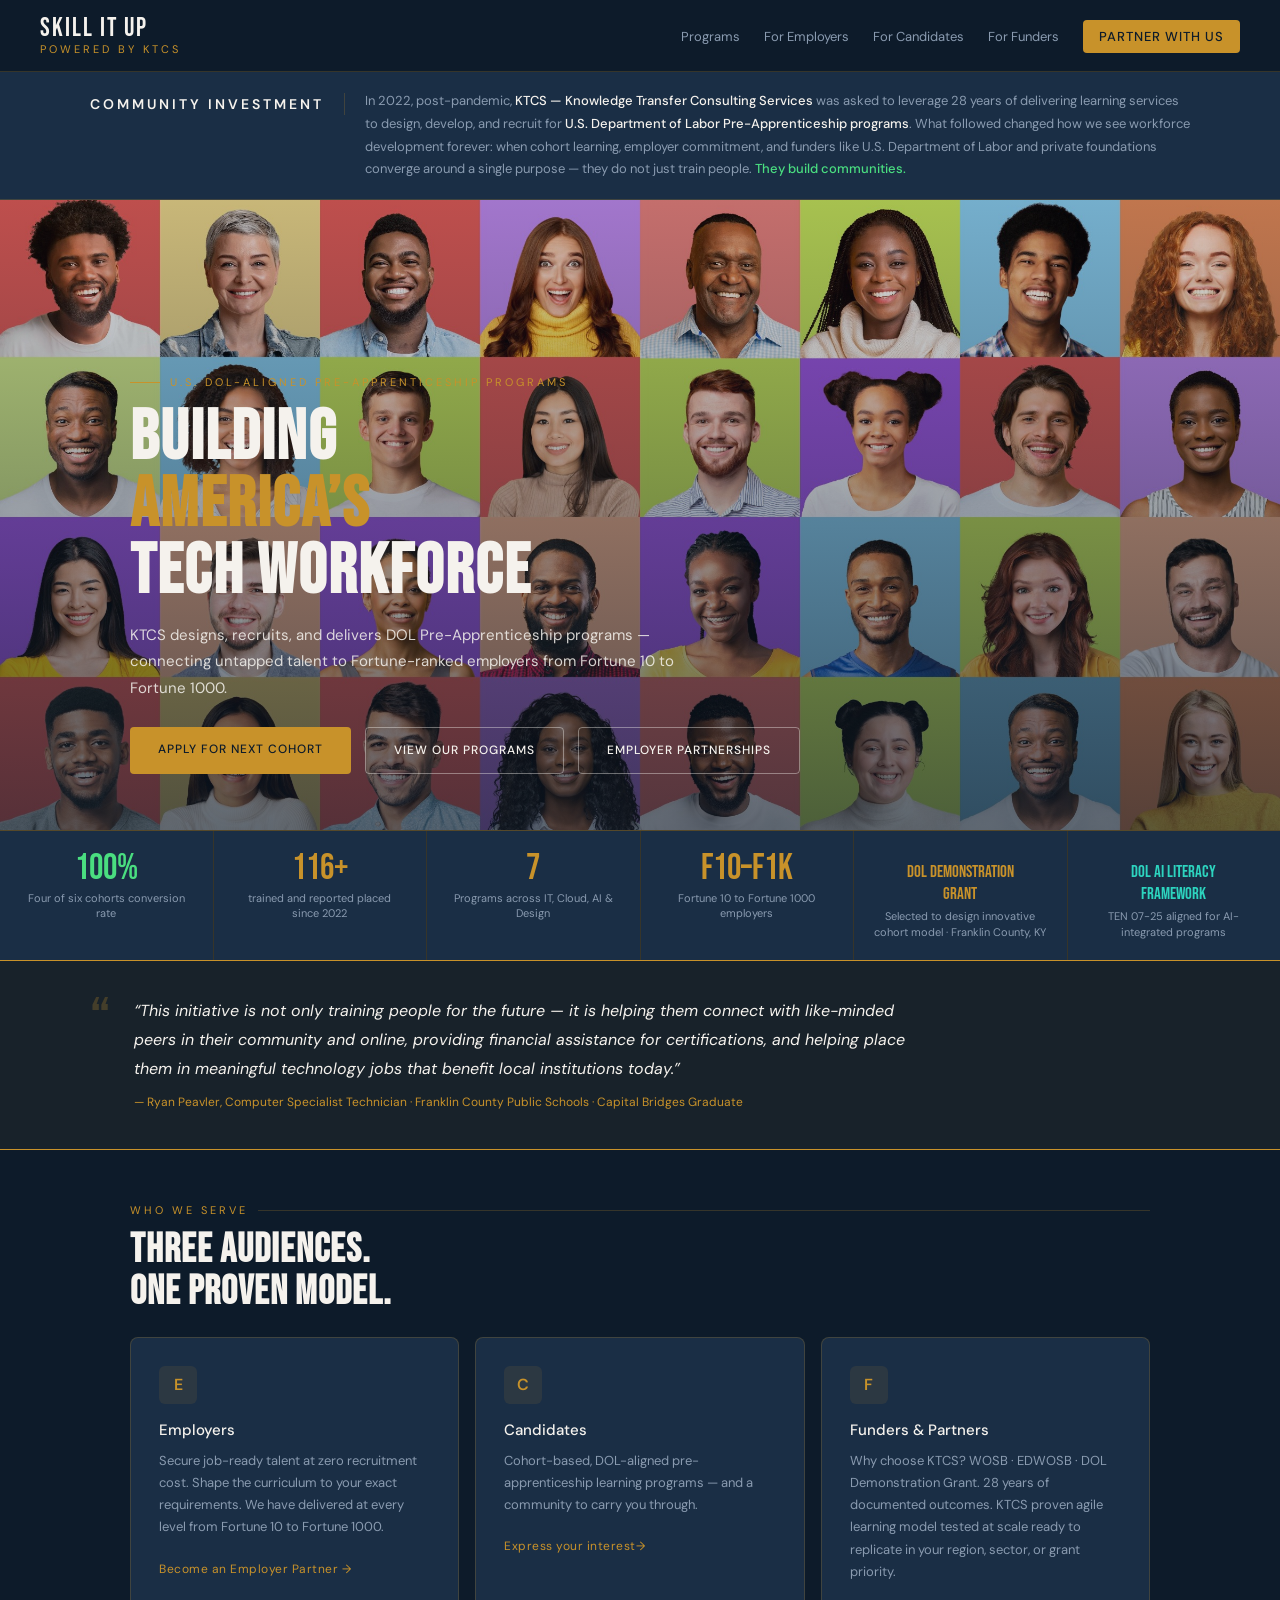
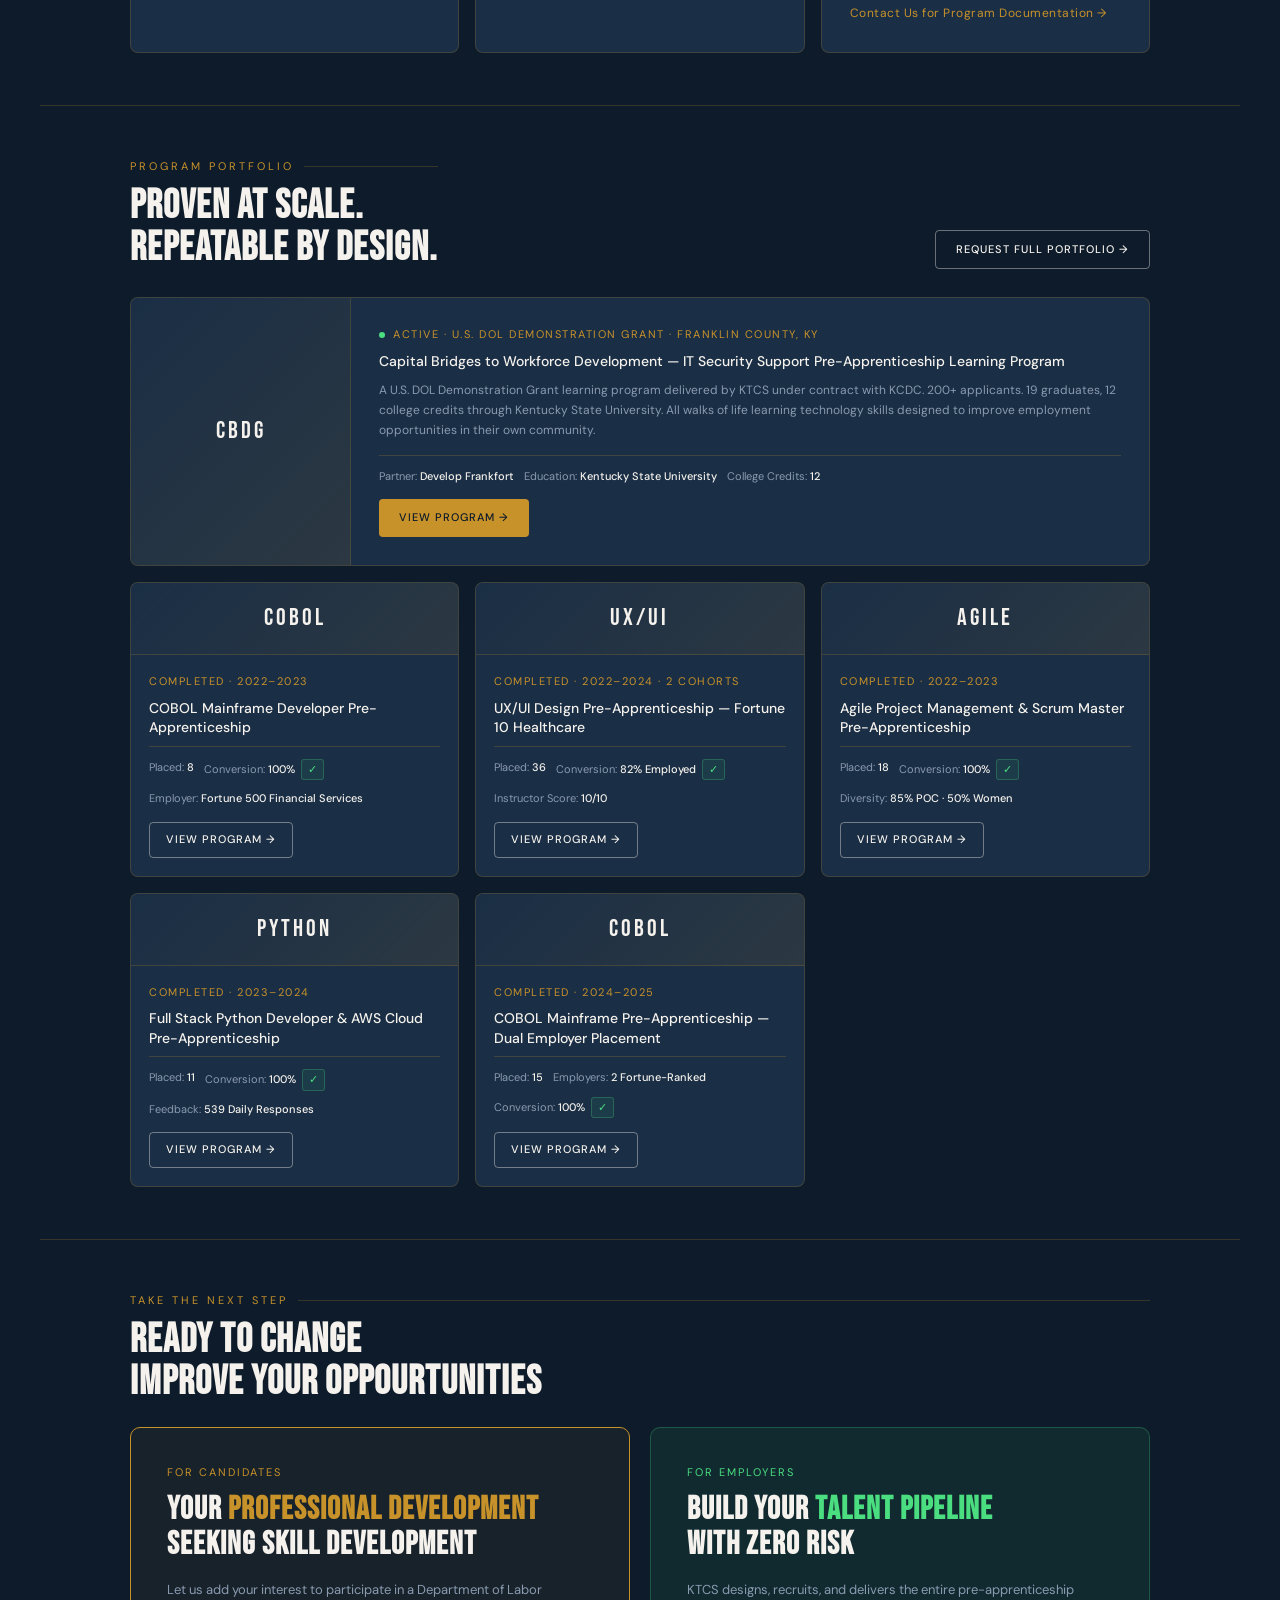
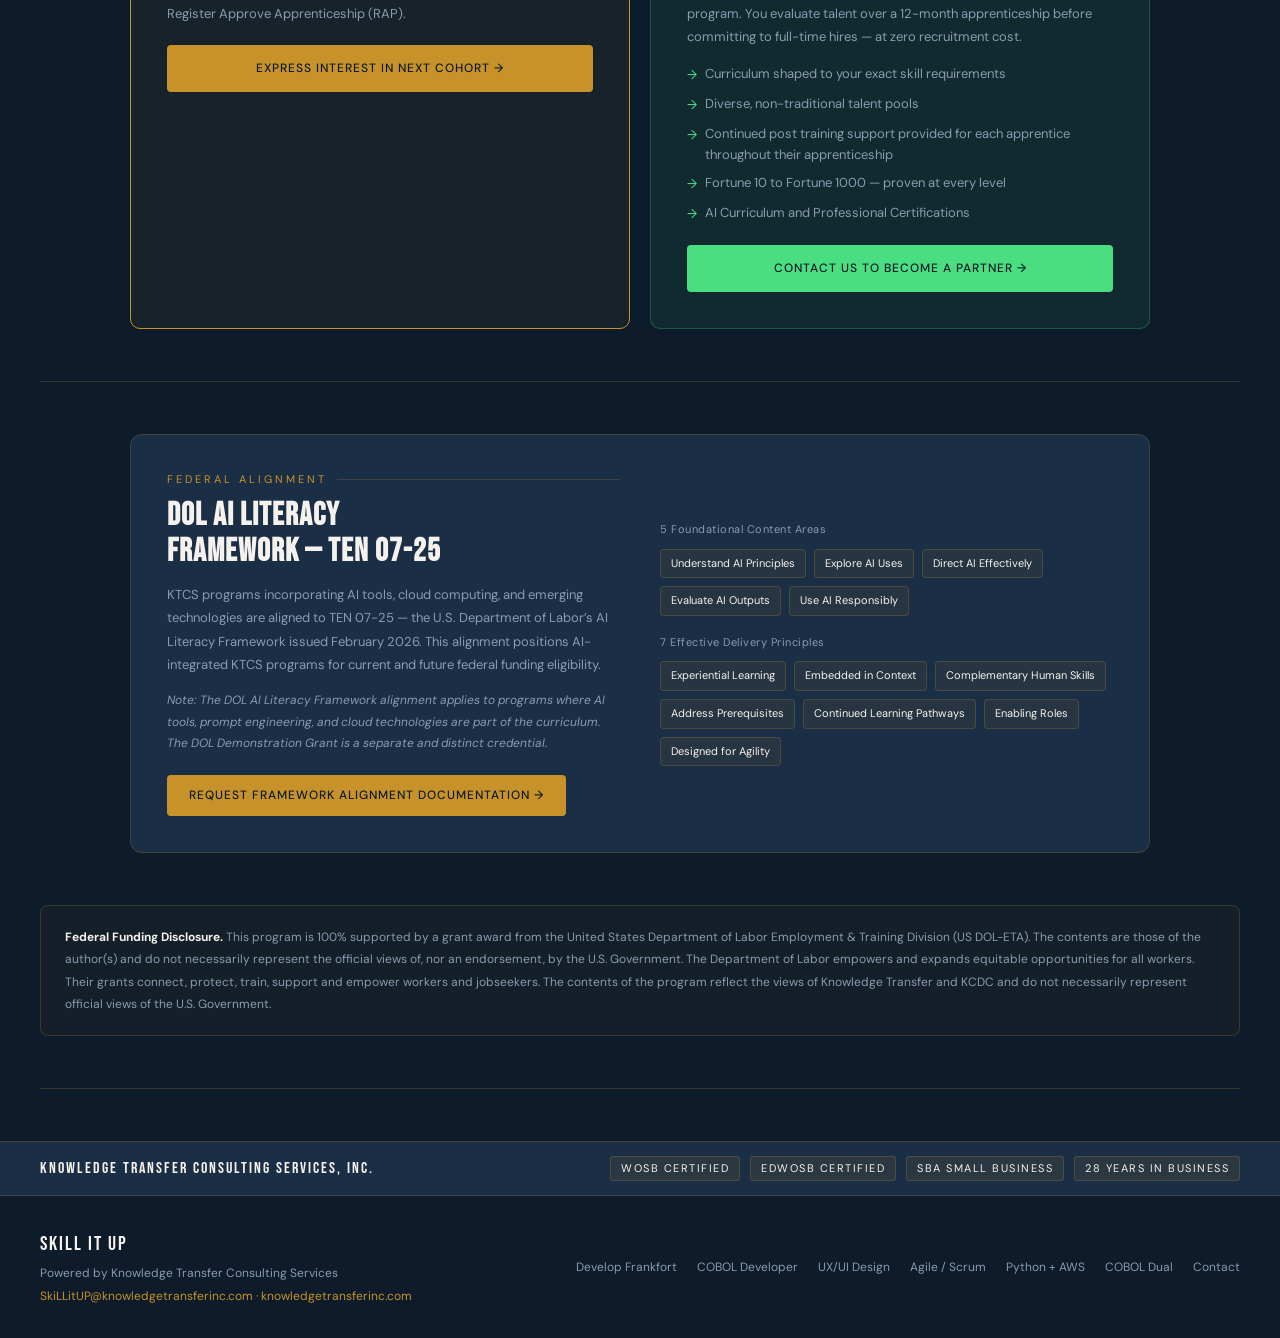
==== index.html @ feed5de7 "Add federal funding disclosure disclaimer Added a disclaimer regarding federal funding support." ====
<!DOCTYPE html>
<html lang="en">
<head>
<meta charset="UTF-8">
<meta name="viewport" content="width=device-width, initial-scale=1.0">
<title>Skill It Up — KTCS Pre-Apprenticeship & Workforce Development Programs</title>
<meta name="description" content="KTCS designs and delivers DOL Pre-Apprenticeship programs connecting diverse talent to Fortune-ranked employers. WOSB, EDWOSB, DOL Demonstration Grant">
<meta name="keywords" content="pre-apprenticeship, workforce development, DOL apprenticeship, IT training, COBOL, UX UI design, Python, Agile, WOSB, EDWOSB, KTCS, community investment">
<link rel="canonical" href="https://skillitup.org/">
<link rel="manifest" href="manifest.webmanifest">
<meta property="og:type" content="website">
<meta property="og:url" content="https://skillitup.org/">
<meta property="og:title" content="Skill It Up — KTCS Pre-Apprenticeship & Workforce Development Programs">
<meta property="og:description" content="KTCS designs and delivers DOL Pre-Apprenticeship programs connecting diverse talent to Fortune-ranked employers. WOSB, EDWOSB, DOL Demonstration Grant, 100% conversion rate.">
<meta property="og:image" content="https://skillitup.org/assets/images/hero-workforce.jpeg">
<meta name="twitter:card" content="summary_large_image">
<meta name="twitter:title" content="Skill It Up — KTCS Pre-Apprenticeship & Workforce Development Programs">
<meta name="twitter:description" content="KTCS designs and delivers DOL Pre-Apprenticeship programs connecting diverse talent to Fortune-ranked employers. 100% conversion rate.">
<link rel="preconnect" href="https://fonts.googleapis.com">
<link rel="preconnect" href="https://fonts.gstatic.com" crossorigin>
<link href="https://fonts.googleapis.com/css2?family=Bebas+Neue&family=DM+Sans:wght@300;400;500&display=swap" rel="stylesheet">
<link rel="stylesheet" href="styles.css">
<script type="application/ld+json">
{
  "@context": "https://schema.org",
  "@type": "Organization",
  "name": "Knowledge Transfer Consulting Services",
  "alternateName": "KTCS",
  "url": "https://skillitup.org",
  "logo": "https://skillitup.org/assets/icon-512.png",
  "description": "KTCS designs and delivers DOL Pre-Apprenticeship programs connecting diverse talent to Fortune-ranked employers.",
  "address": {
    "@type": "PostalAddress",
    "addressLocality": "Eagan",
    "addressRegion": "MN",
    "postalCode": "55121",
    "addressCountry": "US"
  },
  "contactPoint": {
    "@type": "ContactPoint",
    "email": "SkiLLitUP@knowledgetransferinc.com",
    "contactType": "customer service"
  },
  "sameAs": ["https://knowledgetransferinc.com"]
}
</script>
</head>
<body>

<nav class="nav">
  <a href="index.html" class="brand">
    <span class="brand-main">Skill It Up</span>
    <span class="brand-sub">Powered by KTCS</span>
  </a>
  <ul class="nav-links">
    <li><a href="#programs">Programs</a></li>
    <li><a href="#employers">For Employers</a></li>
    <li><a href="#candidates">For Candidates</a></li>
    <li><a href="#funders">For Funders</a></li>
    <li><a href="mailto:SkiLLitUP@knowledgetransferinc.com" class="nav-cta">Partner With Us</a></li>
  </ul>
</nav>

<!-- COMMUNITY INVESTMENT BAR -->
<div class="community-bar">
  <div class="community-bar-inner">
    <div class="community-eyebrow">Community Investment</div>
    <div class="community-text">
      In 2022, post-pandemic, <strong>KTCS — Knowledge Transfer Consulting Services</strong> was asked to leverage 28 years of delivering learning services to design, develop, and recruit for <strong>U.S. Department of Labor Pre-Apprenticeship programs</strong>. What followed changed how we see workforce development forever: when cohort learning, employer commitment, and funders like U.S. Department of Labor and private foundations converge around a single purpose — they do not just train people. <em>They build communities.</em>
    </div>
  </div>
</div>

<!-- HERO WITH ADOBE STOCK IMAGE -->
<div class="hero">
  <div class="hero-image-wrap">
    <img src="assets/images/hero-workforce.jpeg" alt="Diverse group of technology apprentices — all walks of life, all backgrounds, all ready to build careers" />
    <div class="hero-image-text">
      <div class="hero-eyebrow">U.S. DOL-Aligned Pre-Apprenticeship Programs</div>
      <h1>Building<br><em>America&rsquo;s</em><br>Tech Workforce</h1>
      <p>KTCS designs, recruits, and delivers DOL Pre-Apprenticeship programs — connecting untapped talent to Fortune-ranked employers from Fortune 10 to Fortune 1000.</p>
      <div class="hero-actions">
        <a href="https://forms.microsoft.com/r/vgz6QGDiK4" target="_blank" class="btn-primary">Apply for Next Cohort</a>
        <a href="#programs" class="btn-outline">View Our Programs</a>
        <a href="mailto:SkiLLitUP@knowledgetransferinc.com" class="btn-outline">Employer Partnerships</a>
      </div>
    </div>
  </div>
</div>

<!-- STAT ROW -->
<div class="stat-row">
  <div class="stat-cell green"><div class="stat-num">100%</div><div class="stat-lbl">Four of six cohorts conversion rate</div></div>
  <div class="stat-cell"><div class="stat-num">116+</div><div class="stat-lbl">trained and reported placed since 2022</div></div>
  <div class="stat-cell"><div class="stat-num">7</div><div class="stat-lbl">Programs across IT, Cloud, AI &amp; Design</div></div>
  <div class="stat-cell"><div class="stat-num">F10&ndash;F1K</div><div class="stat-lbl">Fortune 10 to Fortune 1000 employers</div></div>
  <div class="stat-cell demo"><div class="stat-num">DOL Demonstration<br>Grant</div><div class="stat-lbl">Selected to design innovative cohort model · Franklin County, KY</div></div>
  <div class="stat-cell teal"><div class="stat-num">DOL AI Literacy<br>Framework</div><div class="stat-lbl">TEN 07-25 aligned for AI-integrated programs</div></div>
</div>

<!-- RYAN PEAVLER QUOTE -->
<div class="ryan-quote">
  <div class="ryan-inner">
    <div class="ryan-icon">&ldquo;</div>
    <div>
      <div class="ryan-text">&ldquo;This initiative is not only training people for the future &mdash; it is helping them connect with like-minded peers in their community and online, providing financial assistance for certifications, and helping place them in meaningful technology jobs that benefit local institutions today.&rdquo;</div>
      <div class="ryan-credit">&mdash; Ryan Peavler, Computer Specialist Technician &middot; Franklin County Public Schools &middot; Capital Bridges Graduate</div>
    </div>
  </div>
</div>

<!-- WHO WE SERVE -->
<section class="section">
  <div class="sec-label">Who We Serve</div>
  <h2 class="sec-h2">Three Audiences.<br>One Proven Model.</h2>
  <div class="audience-grid">
    <div class="audience-card" id="employers">
      <div class="a-icon">E</div>
      <h3>Employers</h3>
      <p>Secure job-ready talent at zero recruitment cost. Shape the curriculum to your exact requirements. We have delivered at every level from Fortune 10 to Fortune 1000.</p>
      <a href="#employer-signup">Become an Employer Partner &rarr;</a>
    </div>
    <div class="audience-card" id="candidates">
      <div class="a-icon">C</div>
      <h3>Candidates</h3>
      <p>Cohort-based, DOL-aligned pre-apprenticeship learning programs &mdash; and a community to carry you through.</p>
      <a href="#candidate-signup">Express your interest&rarr;</a>
    </div>
    <div class="audience-card" id="funders">
      <div class="a-icon">F</div>
      <h3>Funders &amp; Partners</h3>
      <p>Why choose KTCS? WOSB &middot; EDWOSB &middot; DOL Demonstration Grant. 28 years of documented outcomes. KTCS proven agile learning model tested at scale ready to replicate in your region, sector, or grant priority.</p>
      <a href="mailto:SkiLLitUP@knowledgetransferinc.com">Contact Us for Program Documentation &rarr;</a>
    </div>
  </div>
</section>

<div class="divider"></div>

<!-- PORTFOLIO -->
<section class="section" id="programs">
  <div class="portfolio-header">
    <div>
      <div class="sec-label">Program Portfolio</div>
      <h2 class="sec-h2" style="margin-bottom:0;">Proven at Scale.<br>Repeatable by Design.</h2>
    </div>
    <a href="mailto:SkiLLitUP@knowledgetransferinc.com" class="btn-outline" style="font-size:11px;padding:10px 20px;">Request Full Portfolio &rarr;</a>
  </div>
  <div class="portfolio-grid">

    <div class="project-card featured">
      <div class="card-label-bar"><span class="prog-abbr">CBDG</span></div>
      <div class="card-body">
        <div class="card-tag"><span class="active-dot"></span>Active &middot; U.S. DOL Demonstration Grant &middot; Franklin County, KY</div>
        <h3>Capital Bridges to Workforce Development &mdash; IT Security Support Pre-Apprenticeship Learning Program</h3>
        <p>A U.S. DOL Demonstration Grant learning program delivered by KTCS under contract with KCDC. 200+ applicants. 19 graduates, 12 college credits through Kentucky State University. All walks of life learning technology skills designed to improve employment opportunities in their own community.</p>
        <div class="card-meta">
          <span class="mpill">Partner:<strong>Develop Frankfort</strong></span>
          <span class="mpill">Education:<strong>Kentucky State University</strong></span>
          <span class="mpill">College Credits:<strong>12</strong></span>
        </div>
        <div style="margin-top:14px;"><a href="dol-demonstration-grant-capital-bridges.html" class="btn-primary" style="font-size:11px;padding:10px 20px;" aria-label="View Capital Bridges / Develop Frankfort Program">View Program &rarr;</a></div>
      </div>
    </div>

    <div class="project-card">
      <div class="card-label-bar"><span class="prog-abbr">COBOL</span></div>
      <div class="card-body">
        <div class="card-tag">Completed &middot; 2022&ndash;2023</div>
        <h3>COBOL Mainframe Developer Pre-Apprenticeship</h3>
        <div class="card-meta">
          <span class="mpill">Placed:<strong>8</strong></span>
          <span class="mpill">Conversion:<strong>100%</strong><span class="conv">&check;</span></span>
          <span class="mpill">Employer:<strong>Fortune 500 Financial Services</strong></span>
        </div>
        <div style="margin-top:14px;"><a href="cobol-mainframe-developer.html" class="btn-outline" style="font-size:11px;padding:8px 16px;" aria-label="View COBOL Mainframe Developer Program">View Program &rarr;</a></div>
      </div>
    </div>

    <div class="project-card">
      <div class="card-label-bar"><span class="prog-abbr">UX/UI</span></div>
      <div class="card-body">
        <div class="card-tag">Completed &middot; 2022&ndash;2024 &middot; 2 Cohorts</div>
        <h3>UX/UI Design Pre-Apprenticeship &mdash; Fortune 10 Healthcare</h3>
        <div class="card-meta">
          <span class="mpill">Placed:<strong>36</strong></span>
          <span class="mpill">Conversion:<strong>82% Employed</strong><span class="conv">&check;</span></span>
          <span class="mpill">Instructor Score:<strong>10/10</strong></span>
        </div>
        <div style="margin-top:14px;"><a href="uxui-design-healthcare.html" class="btn-outline" style="font-size:11px;padding:8px 16px;" aria-label="View UX/UI Design Healthcare Program">View Program &rarr;</a></div>
      </div>
    </div>

    <div class="project-card">
      <div class="card-label-bar"><span class="prog-abbr">AGILE</span></div>
      <div class="card-body">
        <div class="card-tag">Completed &middot; 2022&ndash;2023</div>
        <h3>Agile Project Management &amp; Scrum Master Pre-Apprenticeship</h3>
        <div class="card-meta">
          <span class="mpill">Placed:<strong>18</strong></span>
          <span class="mpill">Conversion:<strong>100%</strong><span class="conv">&check;</span></span>
          <span class="mpill">Diversity:<strong>85% POC &middot; 50% Women</strong></span>
        </div>
        <div style="margin-top:14px;"><a href="agile-scrum-master.html" class="btn-outline" style="font-size:11px;padding:8px 16px;" aria-label="View Agile / Scrum Master Program">View Program &rarr;</a></div>
      </div>
    </div>

    <div class="project-card">
      <div class="card-label-bar"><span class="prog-abbr">PYTHON</span></div>
      <div class="card-body">
        <div class="card-tag">Completed &middot; 2023&ndash;2024</div>
        <h3>Full Stack Python Developer &amp; AWS Cloud Pre-Apprenticeship</h3>
        <div class="card-meta">
          <span class="mpill">Placed:<strong>11</strong></span>
          <span class="mpill">Conversion:<strong>100%</strong><span class="conv">&check;</span></span>
          <span class="mpill">Feedback:<strong>539 Daily Responses</strong></span>
        </div>
        <div style="margin-top:14px;"><a href="python-fullstack-aws-cloud.html" class="btn-outline" style="font-size:11px;padding:8px 16px;" aria-label="View Full Stack Python &amp; AWS Program">View Program &rarr;</a></div>
      </div>
    </div>

    <div class="project-card">
      <div class="card-label-bar"><span class="prog-abbr">COBOL</span></div>
      <div class="card-body">
        <div class="card-tag">Completed &middot; 2024&ndash;2025</div>
        <h3>COBOL Mainframe Pre-Apprenticeship &mdash; Dual Employer Placement</h3>
        <div class="card-meta">
          <span class="mpill">Placed:<strong>15</strong></span>
          <span class="mpill">Employers:<strong>2 Fortune-Ranked</strong></span>
          <span class="mpill">Conversion:<strong>100%</strong><span class="conv">&check;</span></span>
        </div>
        <div style="margin-top:14px;"><a href="cobol-mainframe-dual-placement.html" class="btn-outline" style="font-size:11px;padding:8px 16px;" aria-label="View COBOL Dual Employer Placement Program">View Program &rarr;</a></div>
      </div>
    </div>

  </div>
</section>

<div class="divider"></div>

<!-- CANDIDATE + EMPLOYER SIGN UP -->
<section class="section" id="candidate-signup">
  <div class="sec-label">Take the Next Step</div>
  <h2 class="sec-h2">Ready to Change<br>Improve your oppourtunities</h2>
  <div class="signup-grid">
    <div class="signup-card candidate">
      <div>
        <div style="font-size:11px;letter-spacing:2px;text-transform:uppercase;color:var(--gold);margin-bottom:10px;">For Candidates</div>
        <h3>Your <em>Professional Development</em><br>Seeking Skill Development</h3>
      </div>
      <p>Let us add your interest to participate in a Department of Labor Register Approve Apprenticeship (RAP).</p>
           <a href="https://forms.microsoft.com/r/vgz6QGDiK4" target="_blank" class="signup-btn gold">Express Interest in Next Cohort &rarr;</a>
    </div>
    <div class="signup-card employer" id="employer-signup">
      <div>
        <div style="font-size:11px;letter-spacing:2px;text-transform:uppercase;color:var(--green);margin-bottom:10px;">For Employers</div>
        <h3>Build Your <em>Talent Pipeline</em><br>With Zero Risk</h3>
      </div>
      <p>KTCS designs, recruits, and delivers the entire pre-apprenticeship program. You evaluate talent over a 12-month apprenticeship before committing to full-time hires &mdash; at zero recruitment cost.</p>
      <ul>
        <li>Curriculum shaped to your exact skill requirements</li>
        <li>Diverse, non-traditional talent pools</li>
        <li>Continued post training support provided for each apprentice throughout their apprenticeship</li>
        <li>Fortune 10 to Fortune 1000 &mdash; proven at every level</li>
        <li>AI Curriculum and Professional Certifications</li>
      </ul>
      <a href="mailto:SkiLLitUP@knowledgetransferinc.com" class="signup-btn green">Contact Us to Become a Partner &rarr;</a>
    </div>
  </div>
</section>

<div class="divider"></div>

<!-- DOL AI FRAMEWORK -->
<section class="section">
  <div class="dol-inner">
    <div>
      <div class="sec-label">Federal Alignment</div>
      <h2>DOL AI Literacy<br>Framework &mdash; TEN 07-25</h2>
      <p>KTCS programs incorporating AI tools, cloud computing, and emerging technologies are aligned to TEN 07-25 &mdash; the U.S. Department of Labor&rsquo;s AI Literacy Framework issued February 2026. This alignment positions AI-integrated KTCS programs for current and future federal funding eligibility.</p>
      <p style="font-size:12px;color:var(--muted);font-style:italic;">Note: The DOL AI Literacy Framework alignment applies to programs where AI tools, prompt engineering, and cloud technologies are part of the curriculum. The DOL Demonstration Grant is a separate and distinct credential.</p>
      <div style="margin-top:20px;"><a href="mailto:SkiLLitUP@knowledgetransferinc.com" class="btn-primary" style="font-size:12px;padding:11px 22px;">Request Framework Alignment Documentation &rarr;</a></div>
    </div>
    <div>
      <div class="fpill-label">5 Foundational Content Areas</div>
      <div class="framework-pills">
        <span class="fpill">Understand AI Principles</span>
        <span class="fpill">Explore AI Uses</span>
        <span class="fpill">Direct AI Effectively</span>
        <span class="fpill">Evaluate AI Outputs</span>
        <span class="fpill">Use AI Responsibly</span>
      </div>
      <div class="fpill-label" style="margin-top:18px;">7 Effective Delivery Principles</div>
      <div class="framework-pills">
        <span class="fpill">Experiential Learning</span>
        <span class="fpill">Embedded in Context</span>
        <span class="fpill">Complementary Human Skills</span>
        <span class="fpill">Address Prerequisites</span>
        <span class="fpill">Continued Learning Pathways</span>
        <span class="fpill">Enabling Roles</span>
        <span class="fpill">Designed for Agility</span>
      </div>
    </div>
  </div>
</section>
<!-- DOL DISCLAIMER -->
<div class="dol-disclaimer">
  <p><strong>Federal Funding Disclosure.</strong> This program is 100% supported by a grant award from the United States Department of Labor Employment &amp; Training Division (US DOL-ETA). The contents are those of the author(s) and do not necessarily represent the official views of, nor an endorsement, by the U.S. Government. The Department of Labor empowers and expands equitable opportunities for all workers. Their grants connect, protect, train, support and empower workers and jobseekers. The contents of the program reflect the views of Knowledge Transfer and KCDC and do not necessarily represent official views of the U.S. Government.</p>
</div>

<div class="divider" style="margin-top:52px;"></div>
<!-- CREDENTIALS DIVIDER — above footer -->
<div class="cred-divider">
  <div class="cred-divider-left">Knowledge Transfer Consulting Services, Inc.</div>
  <div class="cred-pills">
    <span class="cpill">WOSB Certified</span>
    <span class="cpill">EDWOSB Certified</span>
    <span class="cpill">SBA Small Business</span>
    <span class="cpill">28 Years in Business</span>
  </div>
</div>

<footer class="site-footer">
  <div>
    <div class="footer-brand">Skill It Up</div>
    <div style="margin-top:4px;">Powered by Knowledge Transfer Consulting Services</div>
    <div style="margin-top:4px;color:var(--gold);">SkiLLitUP@knowledgetransferinc.com &middot; knowledgetransferinc.com</div>
  </div>
  <div class="footer-links">
    <a href="dol-demonstration-grant-capital-bridges.html">Develop Frankfort</a>
    <a href="cobol-mainframe-developer.html">COBOL Developer</a>
    <a href="uxui-design-healthcare.html">UX/UI Design</a>
    <a href="agile-scrum-master.html">Agile / Scrum</a>
    <a href="python-fullstack-aws-cloud.html">Python + AWS</a>
    <a href="cobol-mainframe-dual-placement.html">COBOL Dual</a>
    <a href="mailto:SkiLLitUP@knowledgetransferinc.com">Contact</a>
  </div>
</footer>

</body>
</html>
---- styles.css ----
/* =========================
   GLOBAL / BASE STYLES
   ========================= */

:root{--navy:#0D1B2A;--navy-mid:#1A2E45;--navy-light:#243C57;--gold:#C8922A;--off-white:#F5F2ED;--muted:#8A9BB0;--border:rgba(200,146,42,0.22);--green:#4ade80;--green-bg:rgba(74,222,128,0.08);--green-border:rgba(74,222,128,0.25);--teal:#2DD4BF;--teal-bg:rgba(45,212,191,0.08);--teal-border:rgba(45,212,191,0.25);--blue:#60a5fa;--blue-bg:rgba(96,165,250,0.08);--blue-border:rgba(96,165,250,0.25);}
*{box-sizing:border-box;margin:0;padding:0;}
html{scroll-behavior:smooth;}
body{font-family:'DM Sans',sans-serif;background:var(--navy);color:var(--off-white);line-height:1.6;}
a{text-decoration:none;color:inherit;}

/* =========================
   NAVIGATION
   ========================= */
.nav{display:flex;align-items:center;justify-content:space-between;padding:16px 40px;border-bottom:0.5px solid var(--border);background:var(--navy);position:sticky;top:0;z-index:100;}
.brand{display:flex;flex-direction:column;line-height:1;}
.brand-main{font-family:'Bebas Neue',sans-serif;font-size:26px;letter-spacing:2px;color:var(--off-white);}
.brand-sub{font-size:11px;letter-spacing:3px;color:var(--gold);text-transform:uppercase;margin-top:2px;}
.nav-links{display:flex;gap:24px;list-style:none;align-items:center;}
.nav-links a{font-size:13px;color:var(--muted);}
.nav-links a:hover{color:var(--off-white);}
.nav-cta{background:var(--gold);color:var(--navy) !important;padding:8px 16px;border-radius:4px;font-size:12px;font-weight:500;letter-spacing:1px;text-transform:uppercase;}

/* COMMUNITY INVESTMENT BAR */
.community-bar{background:var(--navy-mid);border-bottom:0.5px solid var(--border);padding:18px 40px;}
.community-bar-inner{max-width:1100px;margin:0 auto;display:flex;gap:20px;align-items:flex-start;}
.community-eyebrow{font-size:14px;font-weight:600;letter-spacing:3px;text-transform:uppercase;color:var(--off-white);white-space:nowrap;margin-top:3px;padding-right:20px;border-right:0.5px solid var(--border);}
.community-text{font-size:13px;color:var(--muted);line-height:1.75;}
.community-text strong{color:var(--off-white);font-weight:500;}
.community-text em{color:var(--green);font-style:normal;font-weight:500;}

/* =========================
   HERO (homepage — image background)
   ========================= */
.hero {
  position: relative;
  width: 100%;
  min-height: 70vh;
  max-height: 900px;
  margin: 0;
  padding: 0;
  overflow: hidden;
}
.hero-image-wrap {
  position: absolute;
  inset: 0;
}
.hero-image-wrap img{width:100%;height:100%;object-fit:cover;object-position:center 30%;display:block;}
.hero-image-wrap::after {
  content: '';
  position: absolute;
  inset: 0;
  background: linear-gradient(
    to bottom,
    rgba(13,27,42,0.15) 0%,
    rgba(13,27,42,0.65) 100%
  );
}
.hero-image-text {
  position: absolute;
  bottom: 0;
  left: 50%;
  transform: translateX(-50%);
  width: 100%;
  max-width: 1100px;
  padding: 56px 40px;
  z-index: 2;
}
.hero-eyebrow{font-size:11px;letter-spacing:3px;text-transform:uppercase;color:var(--gold);margin-bottom:14px;display:flex;align-items:center;gap:10px;}
.hero-eyebrow::before{content:'';display:block;width:30px;height:1px;background:var(--gold);}
.hero-image-text h1{font-family:'Bebas Neue',sans-serif;font-size:clamp(42px,5.5vw,72px);line-height:0.95;letter-spacing:2px;margin-bottom:16px;}
.hero-image-text h1 em{font-style:normal;color:var(--gold);}
.hero-image-text p{font-size:15px;color:rgba(245,242,237,0.85);max-width:560px;line-height:1.75;margin-bottom:26px;}
.hero-actions{display:flex;gap:14px;flex-wrap:wrap;}
.btn-primary{background:var(--gold);color:var(--navy);padding:13px 28px;border-radius:4px;font-size:12px;font-weight:500;letter-spacing:1px;text-transform:uppercase;display:inline-block;}
.btn-outline{background:transparent;color:var(--off-white);padding:13px 28px;border-radius:4px;font-size:12px;font-weight:500;letter-spacing:1px;text-transform:uppercase;border:0.5px solid rgba(245,242,237,0.4);display:inline-block;}
.btn-primary:hover{background:#b8821f;}
.btn-outline:hover{border-color:var(--gold);color:var(--gold);}

/* =========================
   SHARED SECTIONS & COMPONENTS
   ========================= */

/* STAT ROW (homepage — border-separated cells) */
.stat-row{display:grid;grid-template-columns:repeat(6,1fr);gap:1px;background:var(--border);border-top:0.5px solid var(--border);}
.stat-cell{background:var(--navy-mid);padding:20px;text-align:center;}
.stat-num{font-family:'Bebas Neue',sans-serif;font-size:36px;color:var(--gold);line-height:1;margin-bottom:4px;}
.stat-lbl{font-size:11px;color:var(--muted);line-height:1.4;}
.stat-cell.green .stat-num{color:var(--green);}
.stat-cell.teal .stat-num{color:var(--teal);font-size:17px;padding-top:10px;line-height:1.3;}
.stat-cell.demo .stat-num{font-size:17px;padding-top:10px;line-height:1.3;}

/* RYAN QUOTE */
.ryan-quote{background:rgba(200,146,42,0.06);border-top:0.5px solid var(--gold);border-bottom:0.5px solid var(--gold);padding:36px 40px;}
.ryan-inner{max-width:1100px;margin:0 auto;display:flex;gap:24px;align-items:flex-start;}
.ryan-icon{font-family:'Bebas Neue',sans-serif;font-size:60px;color:rgba(200,146,42,0.25);line-height:0.8;flex-shrink:0;}
.ryan-text{font-size:16px;color:var(--off-white);line-height:1.8;font-style:italic;max-width:800px;}
.ryan-credit{font-size:12px;color:var(--gold);margin-top:10px;font-style:normal;}

/* SECTIONS */
.divider{height:0.5px;background:var(--border);margin:0 40px;}
.section{padding:52px 40px;max-width:1100px;margin:0 auto;scroll-margin-top:80px;}
.sec-label{font-size:11px;letter-spacing:3px;text-transform:uppercase;color:var(--gold);margin-bottom:10px;display:flex;align-items:center;gap:10px;}
.sec-label::after{content:'';flex:1;height:0.5px;background:var(--border);}
.sec-h2{font-family:'Bebas Neue',sans-serif;font-size:40px;letter-spacing:1px;line-height:1.05;margin-bottom:14px;}

/* AUDIENCE */
.audience-grid{display:grid;grid-template-columns:repeat(3,1fr);gap:16px;margin-top:24px;}
#programs{scroll-margin-top:72px;}
.audience-card{background:var(--navy-mid);border:0.5px solid var(--border);border-radius:8px;padding:28px;scroll-margin-top:72px;}
.audience-card:hover{border-color:var(--gold);}
.a-icon{width:38px;height:38px;border-radius:6px;background:rgba(200,146,42,0.1);display:flex;align-items:center;justify-content:center;margin-bottom:14px;color:var(--gold);font-weight:600;font-size:16px;}
.audience-card h3{font-size:15px;font-weight:500;margin-bottom:8px;}
.audience-card p{font-size:13px;color:var(--muted);line-height:1.7;margin-bottom:16px;}
.audience-card a{font-size:12px;color:var(--gold);letter-spacing:0.5px;}

/* PORTFOLIO */
.portfolio-header{display:flex;justify-content:space-between;align-items:flex-end;margin-bottom:28px;}
.portfolio-grid{display:grid;grid-template-columns:repeat(3,1fr);gap:16px;}
.project-card{background:var(--navy-mid);border:0.5px solid var(--border);border-radius:8px;overflow:hidden;transition:border-color 0.2s,transform 0.2s;display:flex;flex-direction:column;}
.project-card:hover{border-color:var(--gold);transform:translateY(-2px);}
.project-card.featured{grid-column:1/-1;display:grid;grid-template-columns:220px 1fr;}
.card-label-bar{height:72px;background:linear-gradient(135deg,var(--navy-mid),rgba(200,146,42,0.1));display:flex;align-items:center;justify-content:center;border-bottom:0.5px solid var(--border);}
.project-card.featured .card-label-bar{height:auto;border-bottom:none;border-right:0.5px solid var(--border);}
.prog-abbr{font-family:'Bebas Neue',sans-serif;font-size:24px;letter-spacing:3px;color:var(--off-white);}
.card-body{padding:18px;flex:1;display:flex;flex-direction:column;}
.project-card.featured .card-body{padding:28px;}
.card-tag{font-size:11px;letter-spacing:1.5px;text-transform:uppercase;color:var(--gold);margin-bottom:8px;display:flex;align-items:center;gap:8px;}
.active-dot{width:6px;height:6px;border-radius:50%;background:var(--green);display:inline-block;}
.card-body h3{font-size:14px;font-weight:500;margin-bottom:8px;line-height:1.4;flex:1;}
.card-body p{font-size:12px;color:var(--muted);line-height:1.7;margin-bottom:14px;}
.card-meta{display:flex;gap:10px;padding-top:12px;border-top:0.5px solid var(--border);flex-wrap:wrap;}
.mpill{font-size:11px;color:var(--muted);}
.mpill strong{color:var(--off-white);font-weight:500;margin-left:3px;}
.conv{display:inline-block;background:var(--green-bg);color:var(--green);border:0.5px solid var(--green-border);font-size:11px;padding:1px 6px;border-radius:3px;margin-left:6px;}

/* SIGN UP */
.signup-grid{display:grid;grid-template-columns:1fr 1fr;gap:20px;margin-top:24px;}
.signup-card{border-radius:10px;padding:36px;display:flex;flex-direction:column;gap:16px;}
.signup-card.candidate{background:rgba(200,146,42,0.06);border:0.5px solid var(--gold);}
.signup-card.employer{background:var(--green-bg);border:0.5px solid var(--green-border);}
.signup-card h3{font-family:'Bebas Neue',sans-serif;font-size:32px;letter-spacing:1px;line-height:1.1;}
.signup-card h3 em{font-style:normal;color:var(--gold);}
.signup-card.employer h3 em{color:var(--green);}
.signup-card p{font-size:13px;color:var(--muted);line-height:1.8;}
.signup-card ul{list-style:none;display:flex;flex-direction:column;gap:8px;}
.signup-card ul li{font-size:13px;color:var(--muted);display:flex;align-items:flex-start;gap:8px;line-height:1.6;}
.signup-card ul li::before{content:'→';color:var(--gold);flex-shrink:0;margin-top:1px;}
.signup-card.employer ul li::before{color:var(--green);}
.signup-btn{display:inline-block;padding:14px 28px;border-radius:4px;font-size:12px;font-weight:500;letter-spacing:1px;text-transform:uppercase;text-align:center;margin-top:4px;}
.signup-btn.gold{background:var(--gold);color:var(--navy);}
.signup-btn.green{background:var(--green);color:var(--navy);}
.signup-btn:hover{opacity:0.9;}

/* DOL FRAMEWORK */
.dol-inner{background:var(--navy-mid);border:0.5px solid var(--border);border-radius:12px;padding:36px;display:grid;grid-template-columns:1fr 1fr;gap:40px;align-items:center;}
.dol-inner h2{font-family:'Bebas Neue',sans-serif;font-size:32px;letter-spacing:1px;line-height:1.1;margin-bottom:14px;}
.dol-inner p{font-size:13px;color:var(--muted);line-height:1.8;margin-bottom:14px;}
.framework-pills{display:flex;flex-wrap:wrap;gap:8px;}
.fpill{background:rgba(200,146,42,0.08);border:0.5px solid var(--border);color:var(--off-white);font-size:11px;padding:5px 10px;border-radius:4px;}
.fpill-label{font-size:11px;color:var(--muted);margin-bottom:10px;letter-spacing:0.5px;}

/* CREDENTIALS DIVIDER */
.cred-divider{background:var(--navy-mid);border-top:0.5px solid var(--border);border-bottom:0.5px solid var(--border);padding:14px 40px;display:flex;align-items:center;justify-content:space-between;flex-wrap:wrap;gap:14px;margin-top:52px;}
.cred-divider-left{font-family:'Bebas Neue',sans-serif;font-size:16px;letter-spacing:2px;color:var(--off-white);}
.cred-pills{display:flex;gap:10px;flex-wrap:wrap;align-items:center;}
.cpill{background:rgba(200,146,42,0.1);border:0.5px solid var(--border);padding:3px 10px;border-radius:3px;color:var(--off-white);font-size:11px;letter-spacing:1.5px;text-transform:uppercase;}

/* FOOTER */
.site-footer{padding:32px 40px;display:flex;justify-content:space-between;align-items:center;font-size:12px;color:var(--muted);flex-wrap:wrap;gap:20px;}
.footer-brand{font-family:'Bebas Neue',sans-serif;font-size:20px;letter-spacing:2px;color:var(--off-white);}
.footer-links{display:flex;gap:20px;flex-wrap:wrap;}
.footer-links a{color:var(--muted);font-size:12px;}
.footer-links a:hover{color:var(--gold);}

/* =========================
   PROGRAM PAGES
   ========================= */

/* Program Hero (text layout, no background image) */
.prog-hero{padding:56px 40px 48px;max-width:1100px;margin:0 auto;}
.prog-hero h1{font-family:'Bebas Neue',sans-serif;font-size:clamp(38px,5vw,58px);line-height:0.95;letter-spacing:2px;margin-bottom:10px;}
.prog-hero h1 em{font-style:normal;color:var(--gold);}

/* Cert Bar */
.cert-bar{background:var(--navy-mid);border-bottom:0.5px solid var(--border);padding:7px 40px;display:flex;align-items:center;gap:16px;font-size:11px;letter-spacing:1.5px;text-transform:uppercase;color:var(--muted);flex-wrap:wrap;}

/* Breadcrumb */
.breadcrumb{padding:14px 40px;font-size:12px;color:var(--muted);display:flex;gap:8px;align-items:center;border-bottom:0.5px solid var(--border);}
.breadcrumb a{color:var(--muted);}
.breadcrumb a:hover{color:var(--gold);}
.breadcrumb span{color:var(--gold);}

/* Program Hero Sub-headline */
.hero-sub{font-size:15px;color:var(--muted);max-width:640px;line-height:1.8;margin-bottom:28px;}

/* Program Stat Cards (card-based, 5-column) */
.prog-stat-row{display:grid;grid-template-columns:repeat(5,1fr);gap:12px;margin-bottom:0;}
.scard{background:var(--navy-mid);border:0.5px solid var(--border);border-radius:8px;padding:18px;}
.scard-num{font-family:'Bebas Neue',sans-serif;font-size:34px;letter-spacing:1px;color:var(--gold);line-height:1;margin-bottom:4px;}
.scard-lbl{font-size:11px;color:var(--muted);line-height:1.5;}
.scard.green{border-color:var(--green-border);background:var(--green-bg);}
.scard.green .scard-num{color:var(--green);}
.scard.blue{border-color:var(--blue-border);background:var(--blue-bg);}
.scard.blue .scard-num{color:var(--blue);}
.scard.gold{border-color:rgba(200,146,42,0.25);background:rgba(200,146,42,0.08);}
.scard.gold .scard-num{color:var(--gold);}
.scard.muted{border-color:rgba(138,155,176,0.25);background:rgba(138,155,176,0.08);}
.scard.muted .scard-num{color:var(--muted);}

/* Layout Grids */
.two-col{display:grid;grid-template-columns:1fr 1fr;gap:40px;align-items:start;}
.three-col{display:grid;grid-template-columns:repeat(3,1fr);gap:14px;}

/* Section Body Text */
.sec-body{font-size:14px;color:var(--muted);line-height:1.9;}

/* Info Card */
.info-card{background:var(--navy-mid);border:0.5px solid var(--border);border-radius:8px;padding:22px;margin-bottom:12px;}
.info-card h4{font-size:13px;font-weight:500;color:var(--off-white);margin-bottom:6px;}
.info-card p{font-size:12px;color:var(--muted);line-height:1.8;}
.info-card .cicon{font-size:12px;width:32px;height:32px;border-radius:6px;background:rgba(200,146,42,0.1);display:flex;align-items:center;justify-content:center;margin-bottom:12px;color:var(--gold);font-weight:500;}

/* Tags */
.green-tag{display:inline-block;background:var(--green-bg);border:0.5px solid var(--green-border);color:var(--green);font-size:11px;letter-spacing:1px;padding:2px 7px;border-radius:3px;margin-bottom:8px;}
.blue-tag{display:inline-block;background:var(--blue-bg);border:0.5px solid var(--blue-border);color:var(--blue);font-size:11px;letter-spacing:1px;padding:2px 7px;border-radius:3px;margin-bottom:8px;}

/* Program Hero Badges */
.hero-badges{display:flex;gap:10px;flex-wrap:wrap;margin-bottom:28px;}
.badge{display:inline-flex;align-items:center;gap:7px;padding:5px 12px;border-radius:4px;font-size:11px;letter-spacing:1px;text-transform:uppercase;}
.badge-completed{background:rgba(200,146,42,0.1);border:0.5px solid var(--border);color:var(--gold);}
.badge-fortune{background:var(--green-bg);border:0.5px solid var(--green-border);color:var(--green);}
.badge-data{background:var(--blue-bg);border:0.5px solid var(--blue-border);color:var(--blue);}
.badge-nodegree{background:rgba(255,255,255,0.04);border:0.5px solid rgba(255,255,255,0.12);color:var(--off-white);}

/* Program Meta Row */
.hero-meta-row{display:flex;gap:28px;flex-wrap:wrap;padding:20px 0;border-top:0.5px solid var(--border);border-bottom:0.5px solid var(--border);margin-bottom:32px;}
.meta-item{display:flex;flex-direction:column;gap:3px;}
.meta-label{font-size:11px;letter-spacing:2px;text-transform:uppercase;color:var(--muted);}
.meta-value{font-size:13px;font-weight:500;color:var(--off-white);}
.meta-value.gold{color:var(--gold);}
.meta-value.green{color:var(--green);}
.meta-value.blue{color:var(--blue);}

/* Survey Section */
.survey-inner{background:var(--navy-mid);border:0.5px solid var(--border);border-radius:10px;padding:36px;}
.survey-top{display:grid;grid-template-columns:repeat(4,1fr);gap:14px;margin-top:24px;}
.survey-stat{background:var(--navy);border:0.5px solid var(--border);border-radius:8px;padding:18px;text-align:center;}
.survey-pct{font-family:'Bebas Neue',sans-serif;font-size:40px;color:var(--green);line-height:1;margin-bottom:4px;}
.survey-lbl{font-size:11px;color:var(--muted);line-height:1.5;}

/* Trend Chart */
.trend-inner{background:var(--navy-mid);border:0.5px solid var(--border);border-radius:10px;padding:36px;}
.trend-bars{display:flex;align-items:flex-end;gap:8px;height:140px;margin-top:24px;padding-bottom:8px;border-bottom:0.5px solid var(--border);}
.trend-bar-wrap{display:flex;flex-direction:column;align-items:center;flex:1;height:100%;}
.trend-bar{width:100%;border-radius:3px 3px 0 0;background:var(--gold);}
.trend-bar.dip{background:rgba(239,68,68,0.5);}
.trend-score{font-size:12px;color:var(--muted);text-align:center;margin-top:4px;}
.trend-week{font-size:12px;color:var(--muted);text-align:center;margin-top:2px;}
.trend-note{font-size:12px;color:var(--muted);margin-top:14px;line-height:1.75;}

/* Quotes */
.quote-grid{display:grid;grid-template-columns:1fr 1fr;gap:14px;}
.quote-card{background:var(--navy);border-left:2px solid var(--gold);border-radius:0 6px 6px 0;padding:14px 16px;}
.quote-card p{font-size:12px;color:var(--off-white);font-style:italic;line-height:1.85;}
.quote-card .attr{font-size:11px;color:var(--muted);margin-top:6px;}

/* Curriculum Grid */
.curr-grid{display:grid;grid-template-columns:repeat(3,1fr);gap:14px;margin-top:24px;}
.curr-card{background:var(--navy-mid);border:0.5px solid var(--border);border-radius:8px;padding:20px;}
.curr-num{font-family:'Bebas Neue',sans-serif;font-size:30px;color:rgba(200,146,42,0.75);line-height:1;margin-bottom:8px;}
.curr-title{font-size:13px;font-weight:500;color:var(--off-white);margin-bottom:6px;}
.curr-body{font-size:12px;color:var(--muted);line-height:1.7;}
.curr-tag{display:inline-block;background:rgba(200,146,42,0.08);border:0.5px solid var(--border);color:var(--gold);font-size:11px;letter-spacing:1px;padding:2px 7px;border-radius:3px;margin-top:8px;}

/* Outcomes Grid */
.outcomes-grid{display:grid;grid-template-columns:repeat(3,1fr);gap:14px;margin-top:24px;}
.outcome-card{background:var(--navy-mid);border:0.5px solid var(--border);border-radius:8px;padding:22px;}
.outcome-card .onum{font-family:'Bebas Neue',sans-serif;font-size:32px;color:var(--gold);line-height:1;margin-bottom:6px;}
.outcome-card .olbl{font-size:12px;color:var(--muted);line-height:1.6;}
.outcome-card.green{border-color:var(--green-border);background:var(--green-bg);}
.outcome-card.green .onum{color:var(--green);}
.outcome-card.blue{border-color:var(--blue-border);background:var(--blue-bg);}
.outcome-card.blue .onum{color:var(--blue);}

/* Program Disclaimer */
.dol-disclaimer{background:rgba(200,146,42,0.04);border:0.5px solid var(--border);border-radius:8px;padding:20px 24px;margin:0 40px;}
.dol-disclaimer p{font-size:12px;color:var(--muted);line-height:1.85;}
.dol-disclaimer strong{color:var(--off-white);}

/* Reference Block */
.ref-inner{background:rgba(200,146,42,0.06);border:0.5px solid var(--border);border-radius:10px;padding:32px;display:flex;justify-content:space-between;align-items:center;gap:24px;flex-wrap:wrap;}
.ref-inner h3{font-size:17px;font-weight:500;color:var(--off-white);margin-bottom:6px;}
.ref-inner p{font-size:13px;color:var(--muted);line-height:1.7;max-width:520px;}

/* CTA Block */
.cta-inner{background:var(--navy-mid);border:0.5px solid var(--border);border-radius:12px;padding:48px;text-align:center;}
.cta-inner h2{font-family:'Bebas Neue',sans-serif;font-size:42px;letter-spacing:2px;margin-bottom:14px;}
.cta-inner h2 em{font-style:normal;color:var(--gold);}
.cta-inner p{font-size:14px;color:var(--muted);max-width:520px;margin:0 auto 32px;line-height:1.8;}
.cta-buttons{display:flex;gap:14px;justify-content:center;flex-wrap:wrap;}

/* =========================
   RESPONSIVE / MEDIA QUERIES
   ========================= */

@media(max-width:900px){
  .nav{padding:12px 20px;}
  .nav-links{display:none;}
  .hero-image-wrap{height:300px;}
  .stat-row{grid-template-columns:repeat(3,1fr);}
  .prog-stat-row{grid-template-columns:repeat(2,1fr);}
  .audience-grid,.portfolio-grid,.signup-grid,.dol-inner{grid-template-columns:1fr;}
  .project-card.featured{grid-template-columns:1fr;}
  .section{padding:40px 20px;}
  .community-bar-inner{flex-direction:column;gap:10px;}
  .community-eyebrow{border-right:none;padding-right:0;border-bottom:0.5px solid var(--border);padding-bottom:10px;}
  .prog-hero{padding:40px 20px 32px;}
  .two-col,.three-col,.curr-grid,.outcomes-grid,.survey-top,.quote-grid{grid-template-columns:1fr;}
  .divider{margin:0 20px;}
  .dol-disclaimer{margin:0 20px;}
}

@media(max-width:768px){
  .hero{min-height:85vh;}
  .hero-image-text{padding:40px 24px;}
  .hero-image-text h1{font-size:42px;line-height:1.05;}
  .hero-image-text p{font-size:14px;}
  .hero-actions{flex-direction:column;gap:12px;align-items:flex-start;}
  .hero-actions a{width:100%;text-align:center;}
}
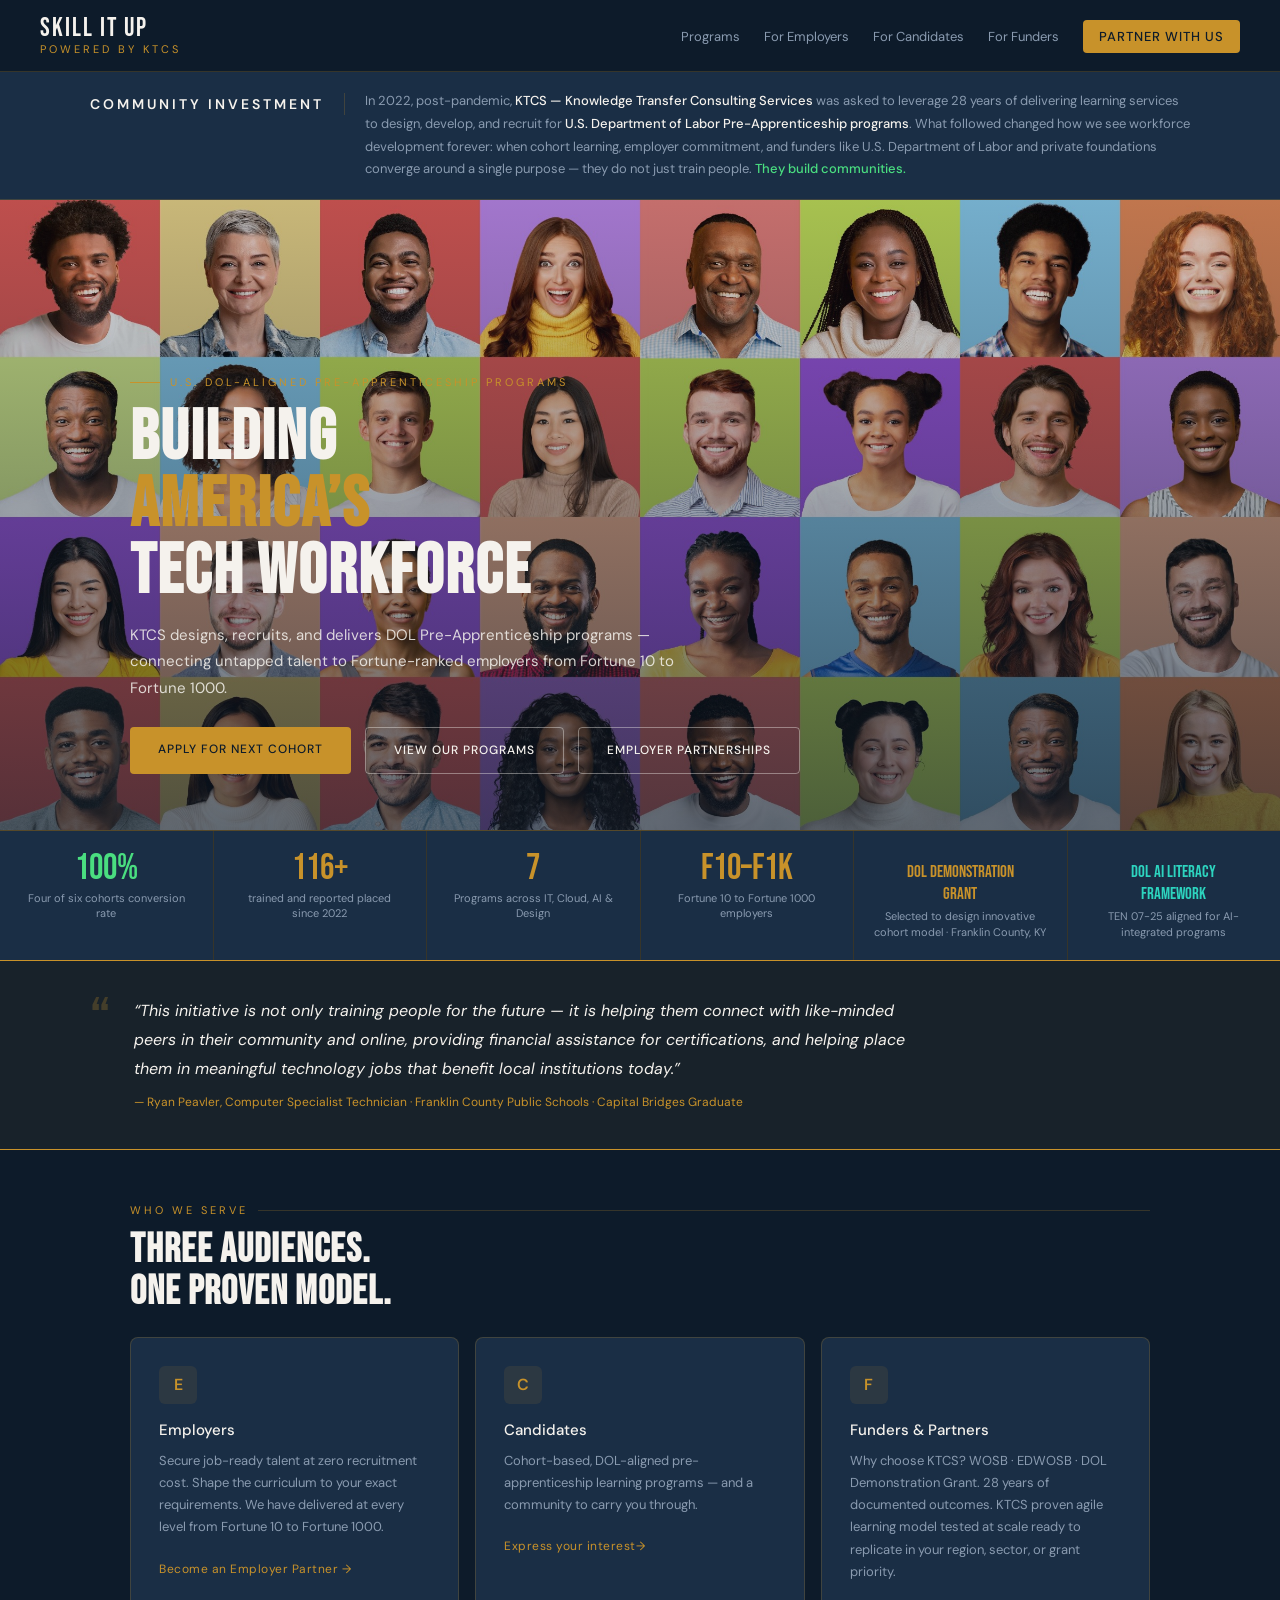
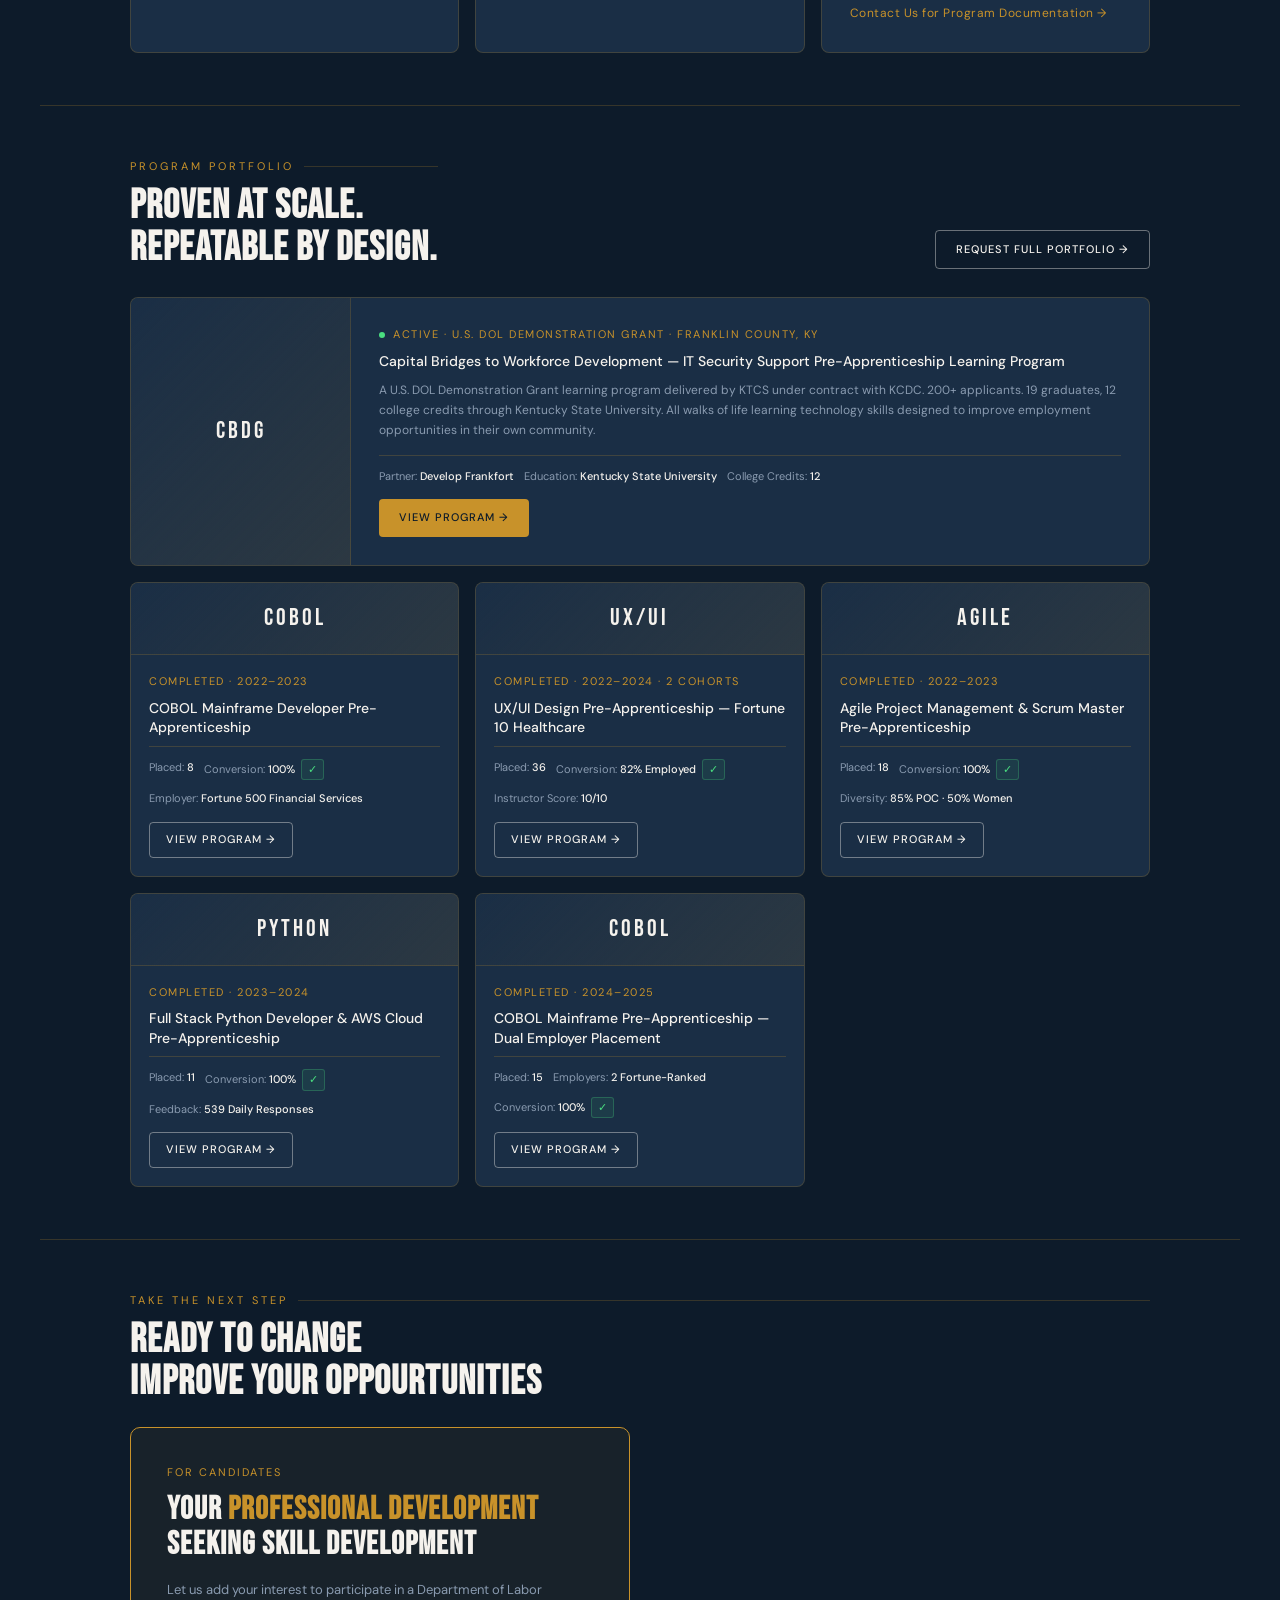
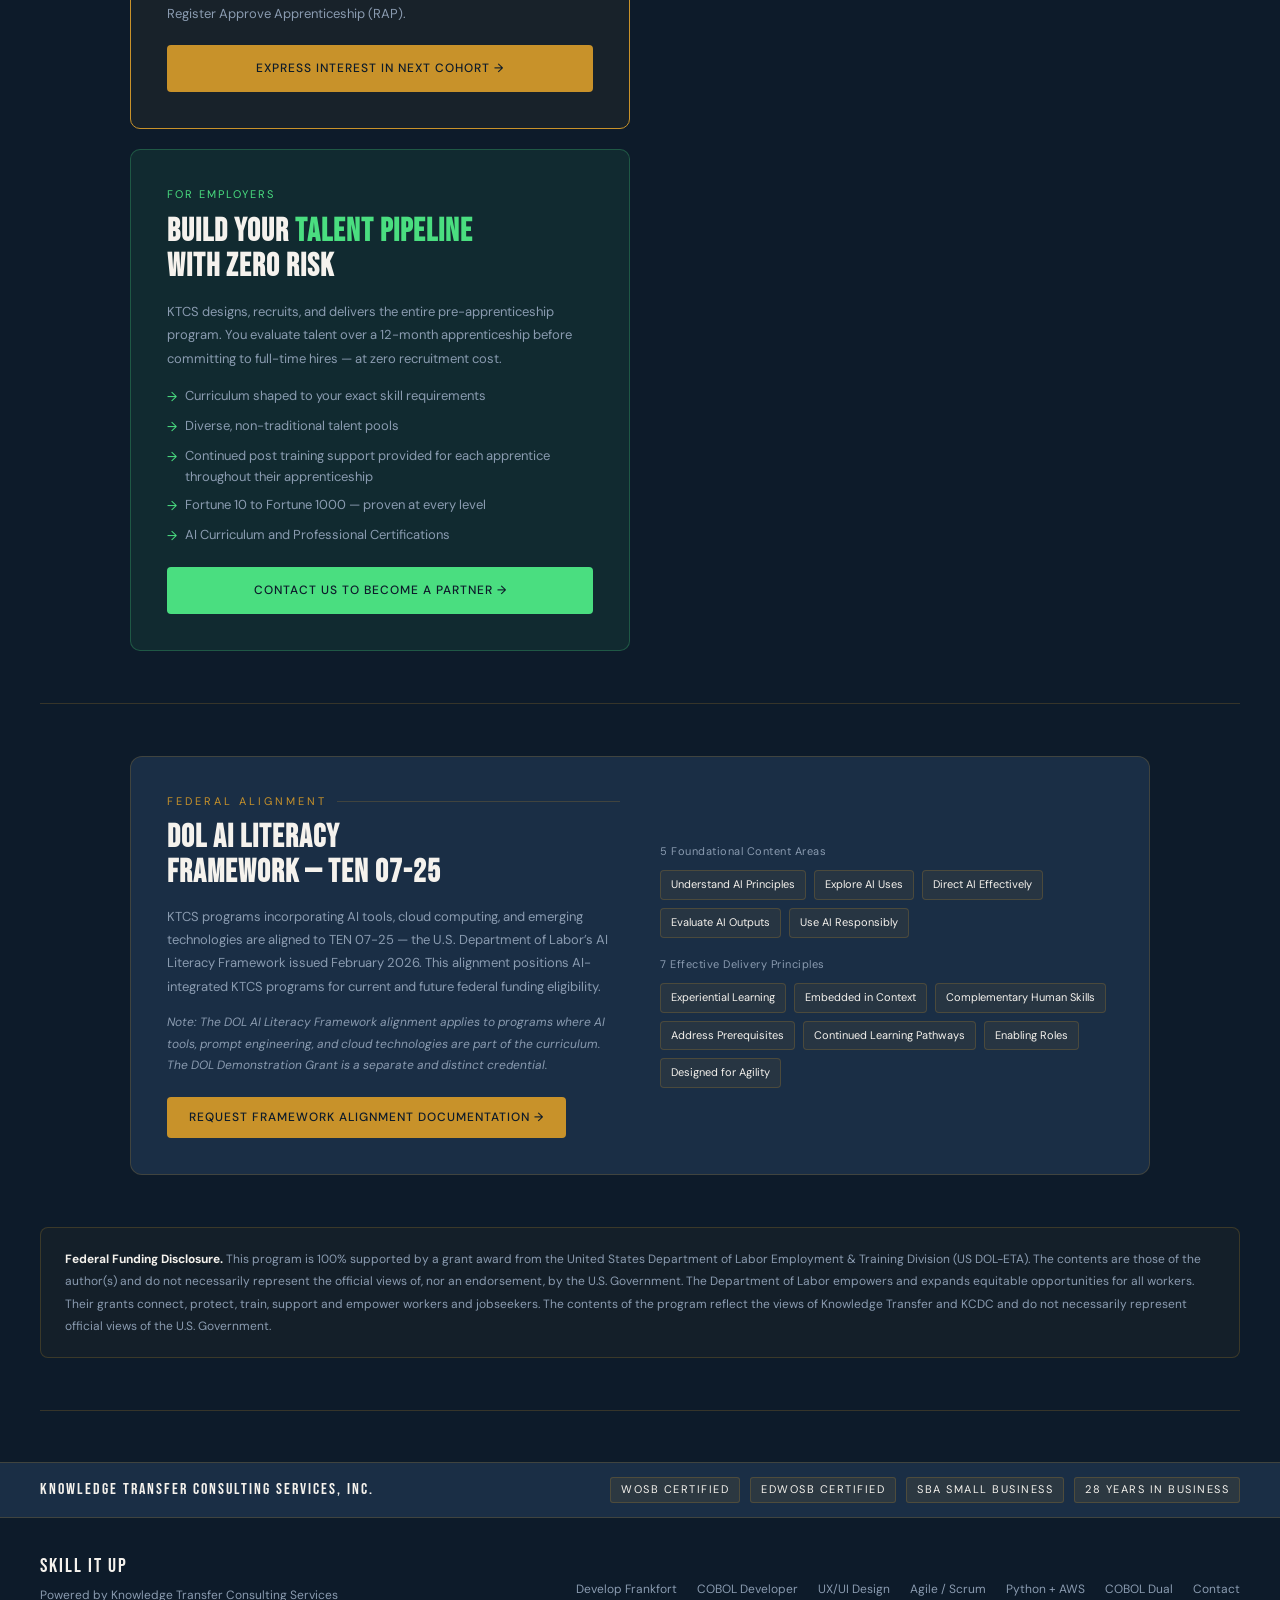
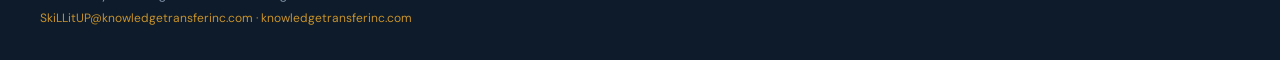
==== commit 101b5c33: "Add employer signup anchor to index.html added <!-- Employer anchor -->   <div id="employer-signup"" ====
--- a/index.html
+++ b/index.html
@@ -251,6 +251,9 @@
       <p>Let us add your interest to participate in a Department of Labor Register Approve Apprenticeship (RAP).</p>
            <a href="https://forms.microsoft.com/r/vgz6QGDiK4" target="_blank" class="signup-btn gold">Express Interest in Next Cohort &rarr;</a>
     </div>
+    
+<!-- Employer anchor -->
+  <div id="employer-signup" class="anchor-target"></div>
     <div class="signup-card employer" id="employer-signup">
       <div>
         <div style="font-size:11px;letter-spacing:2px;text-transform:uppercase;color:var(--green);margin-bottom:10px;">For Employers</div>
--- a/styles.css
+++ b/styles.css
@@ -19,6 +19,12 @@
 .nav-links a{font-size:13px;color:var(--muted);}
 .nav-links a:hover{color:var(--off-white);}
 .nav-cta{background:var(--gold);color:var(--navy) !important;padding:8px 16px;border-radius:4px;font-size:12px;font-weight:500;letter-spacing:1px;text-transform:uppercase;}
+:root {
+  --nav-height: 78px;
+}
+.anchor-target {
+  scroll-margin-top: var(--nav-height);
+}
 
 /* COMMUNITY INVESTMENT BAR */
 .community-bar{background:var(--navy-mid);border-bottom:0.5px solid var(--border);padding:18px 40px;}
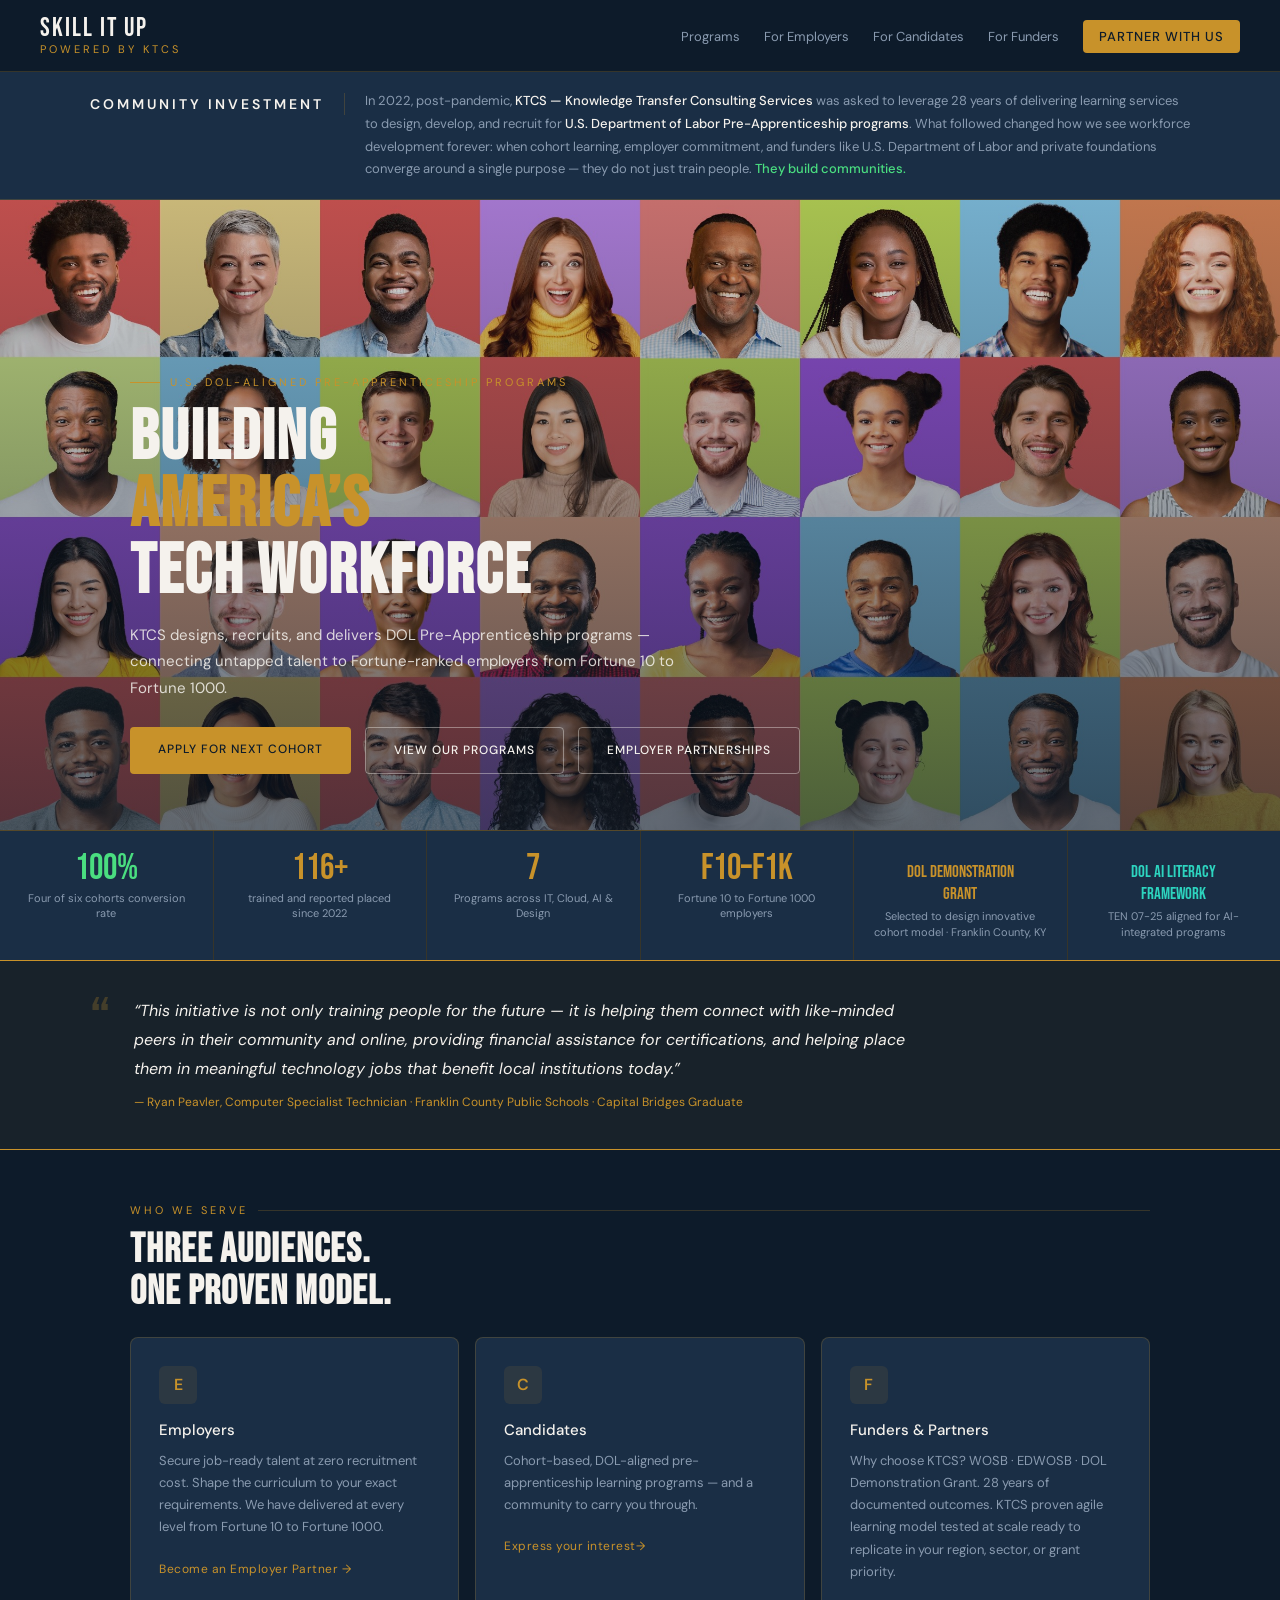
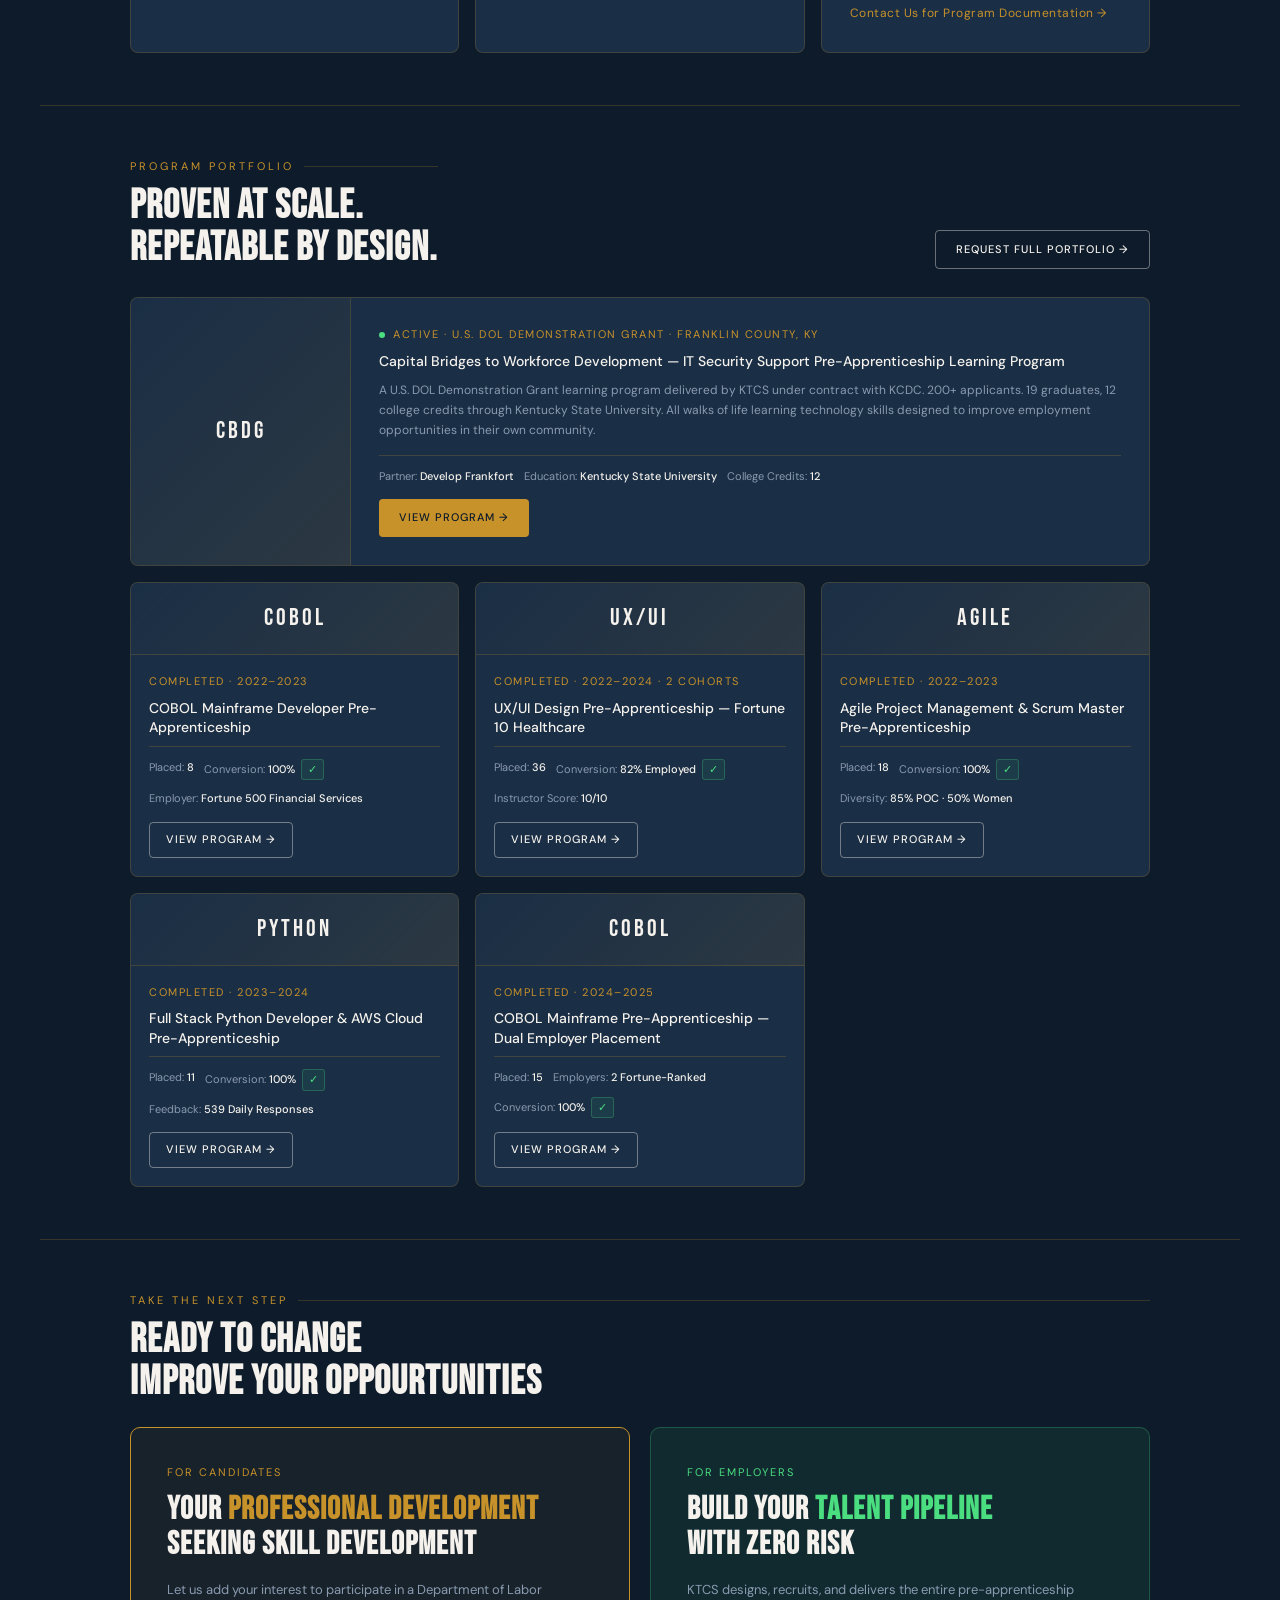
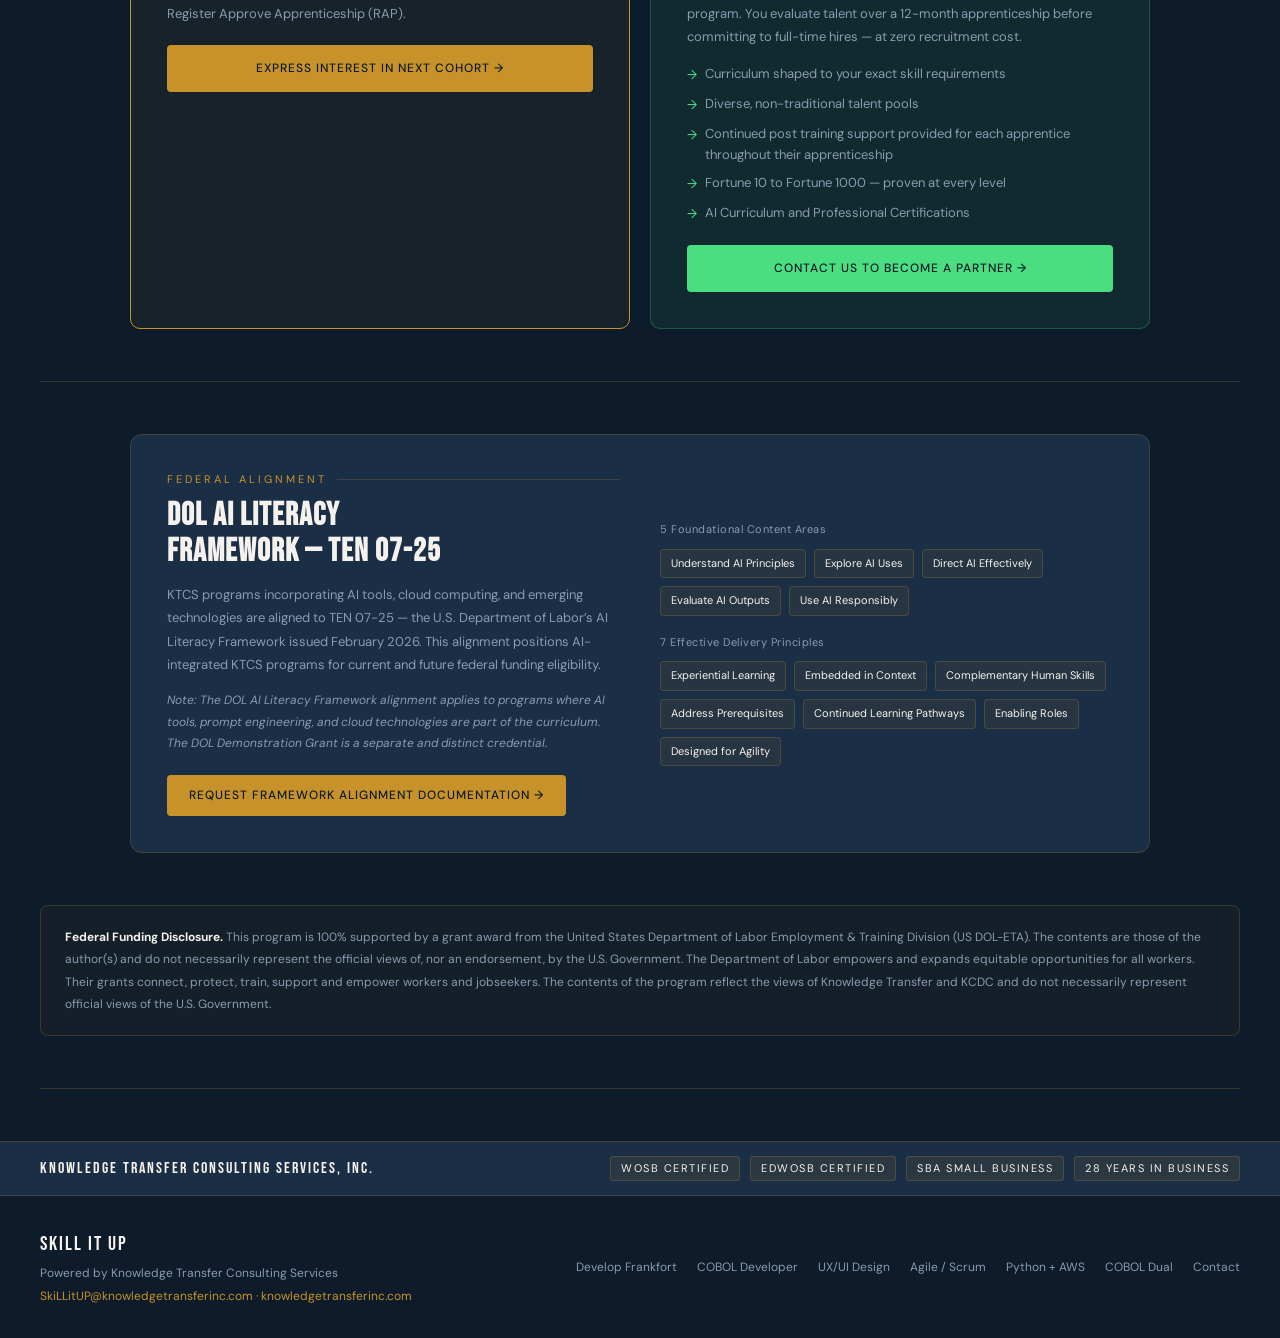
==== commit 159a6b34: "Remove unused employer anchor div Removed unused employer anchor div from the HTML.  <!-- Employer" ====
--- a/index.html
+++ b/index.html
@@ -251,9 +251,6 @@
       <p>Let us add your interest to participate in a Department of Labor Register Approve Apprenticeship (RAP).</p>
            <a href="https://forms.microsoft.com/r/vgz6QGDiK4" target="_blank" class="signup-btn gold">Express Interest in Next Cohort &rarr;</a>
     </div>
-    
-<!-- Employer anchor -->
-  <div id="employer-signup" class="anchor-target"></div>
     <div class="signup-card employer" id="employer-signup">
       <div>
         <div style="font-size:11px;letter-spacing:2px;text-transform:uppercase;color:var(--green);margin-bottom:10px;">For Employers</div>
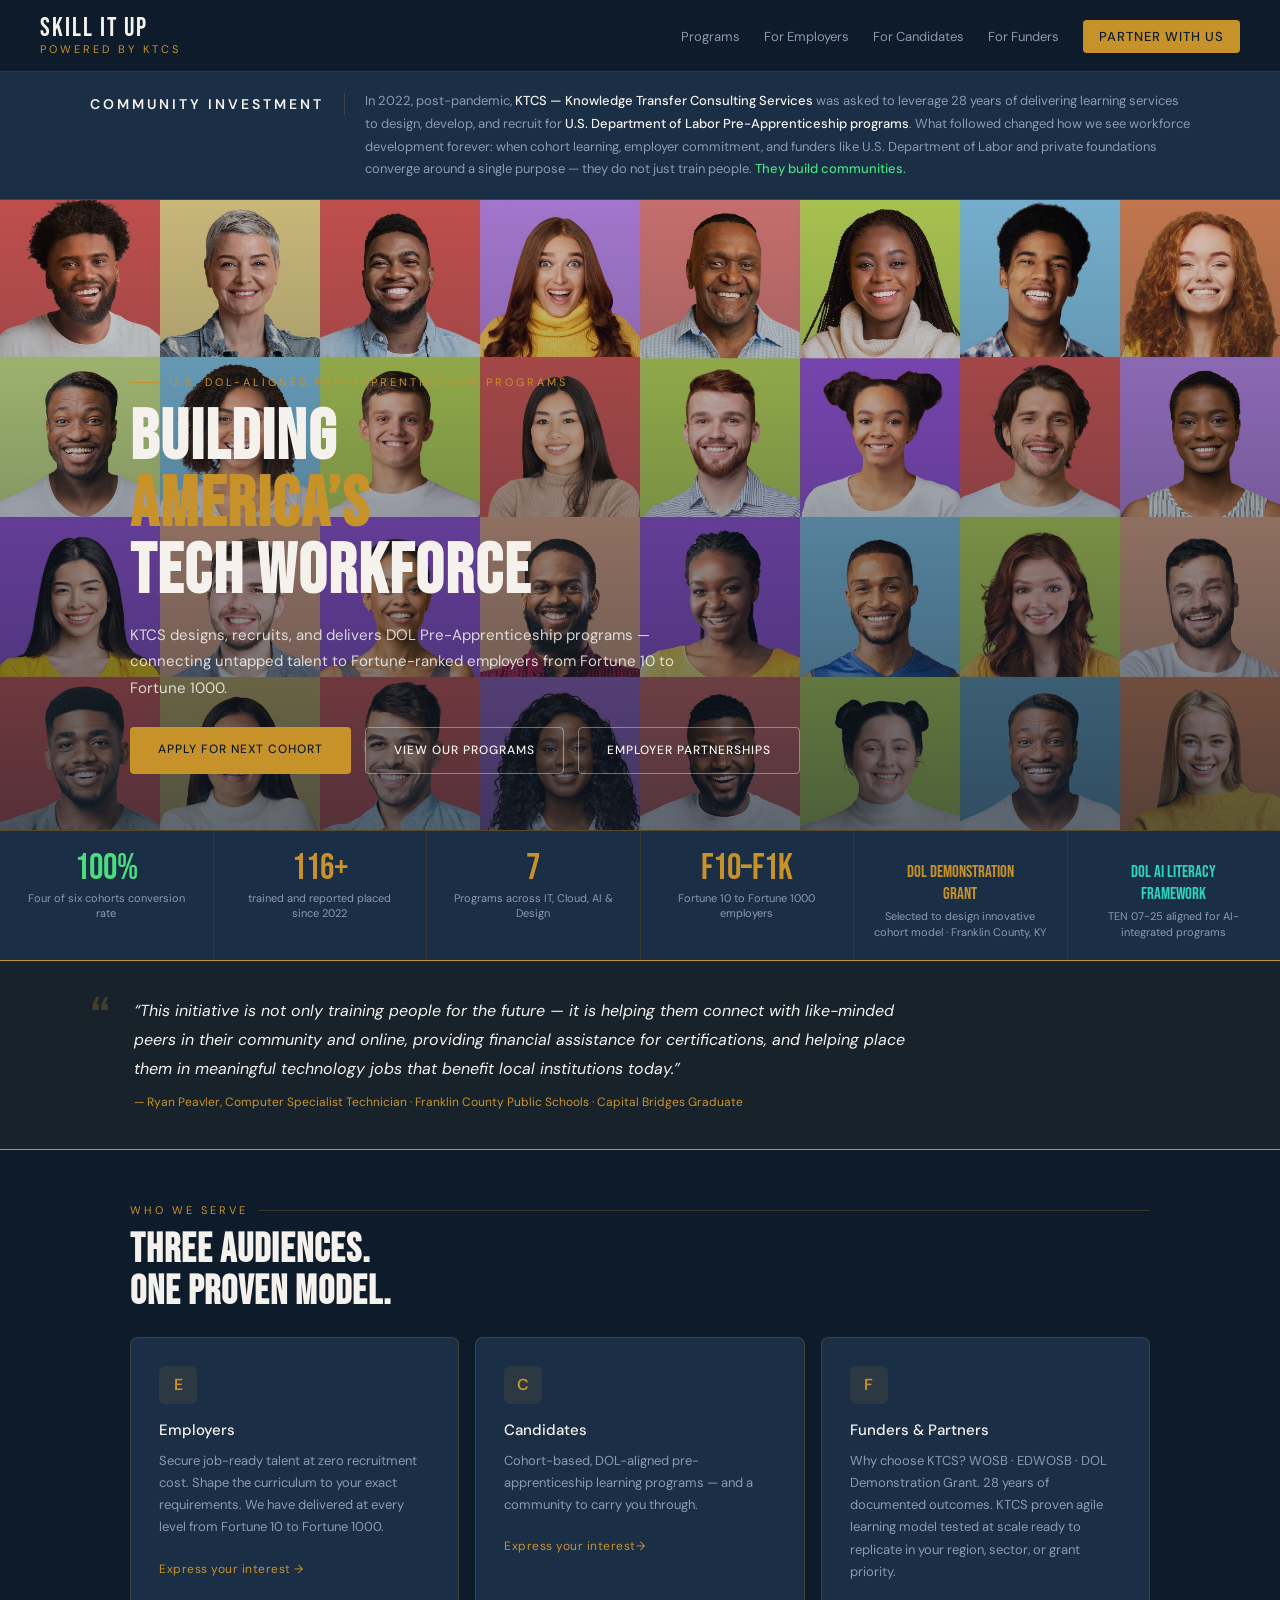
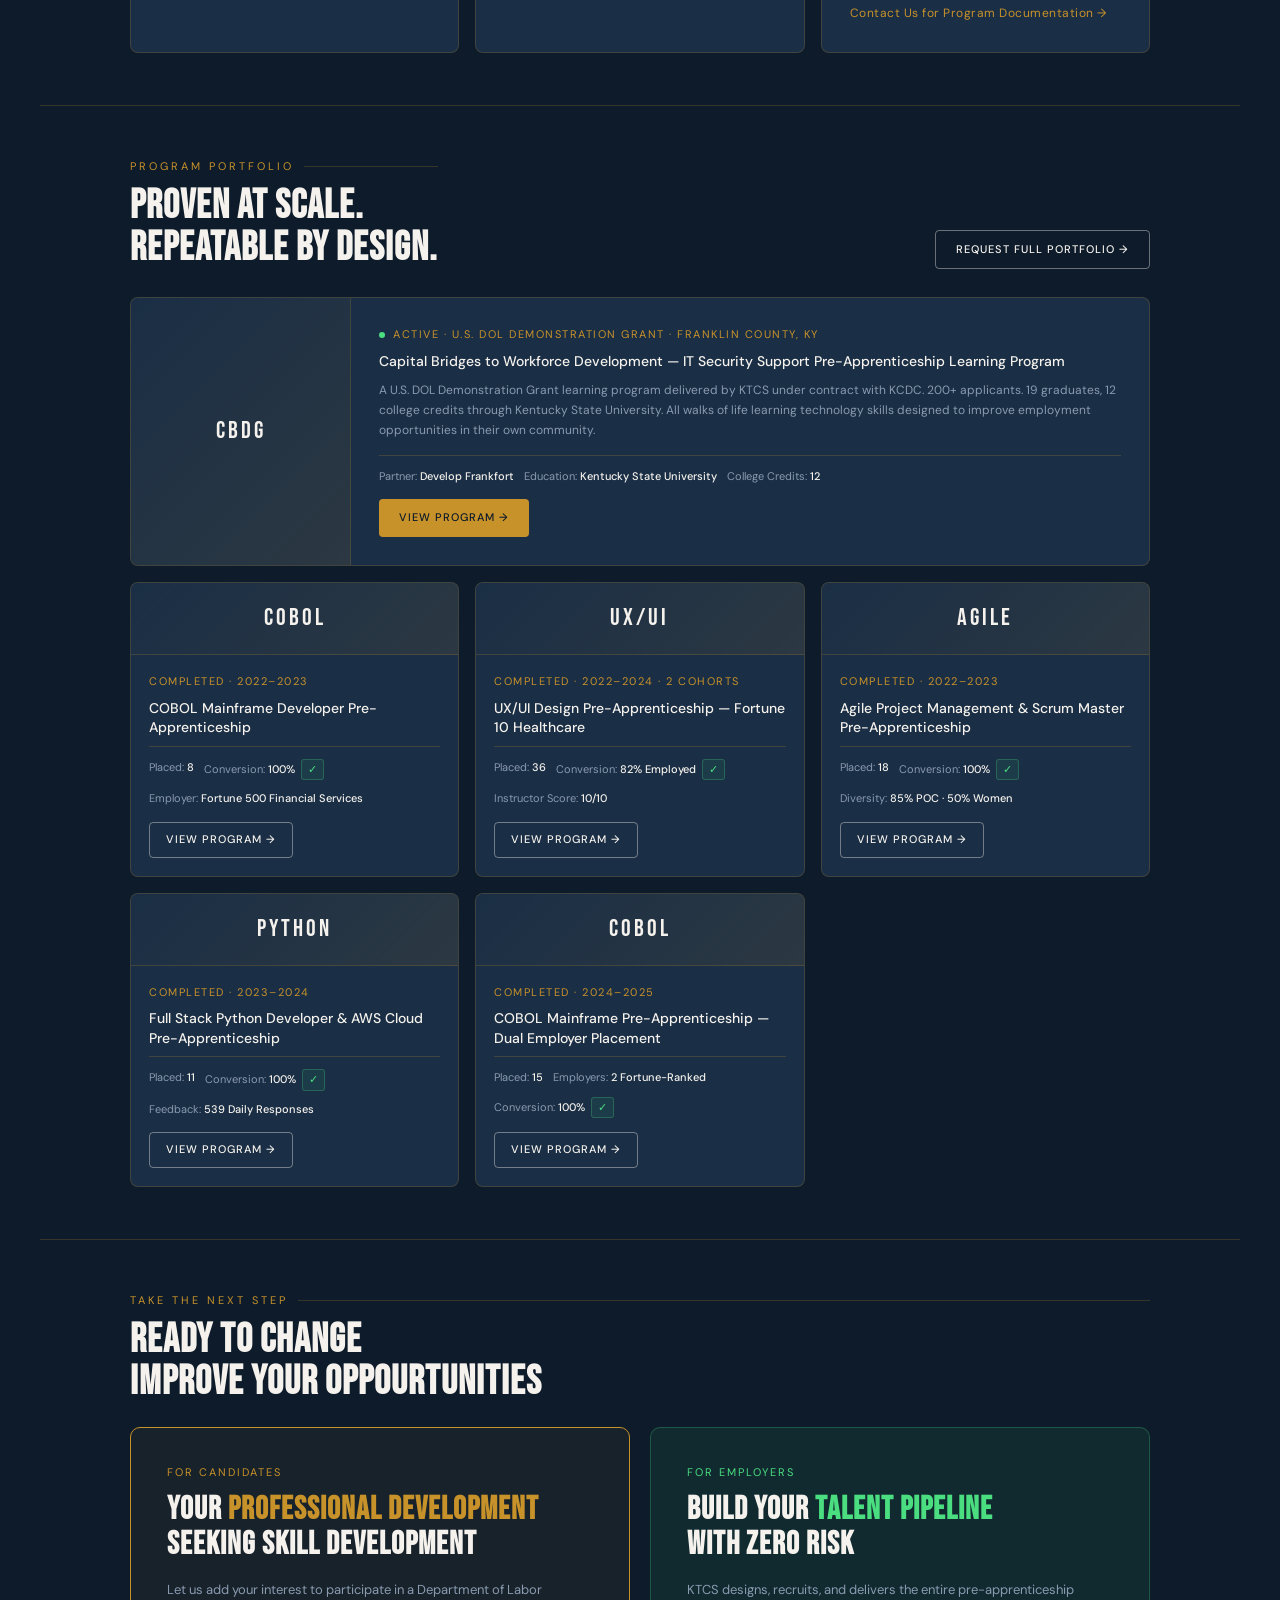
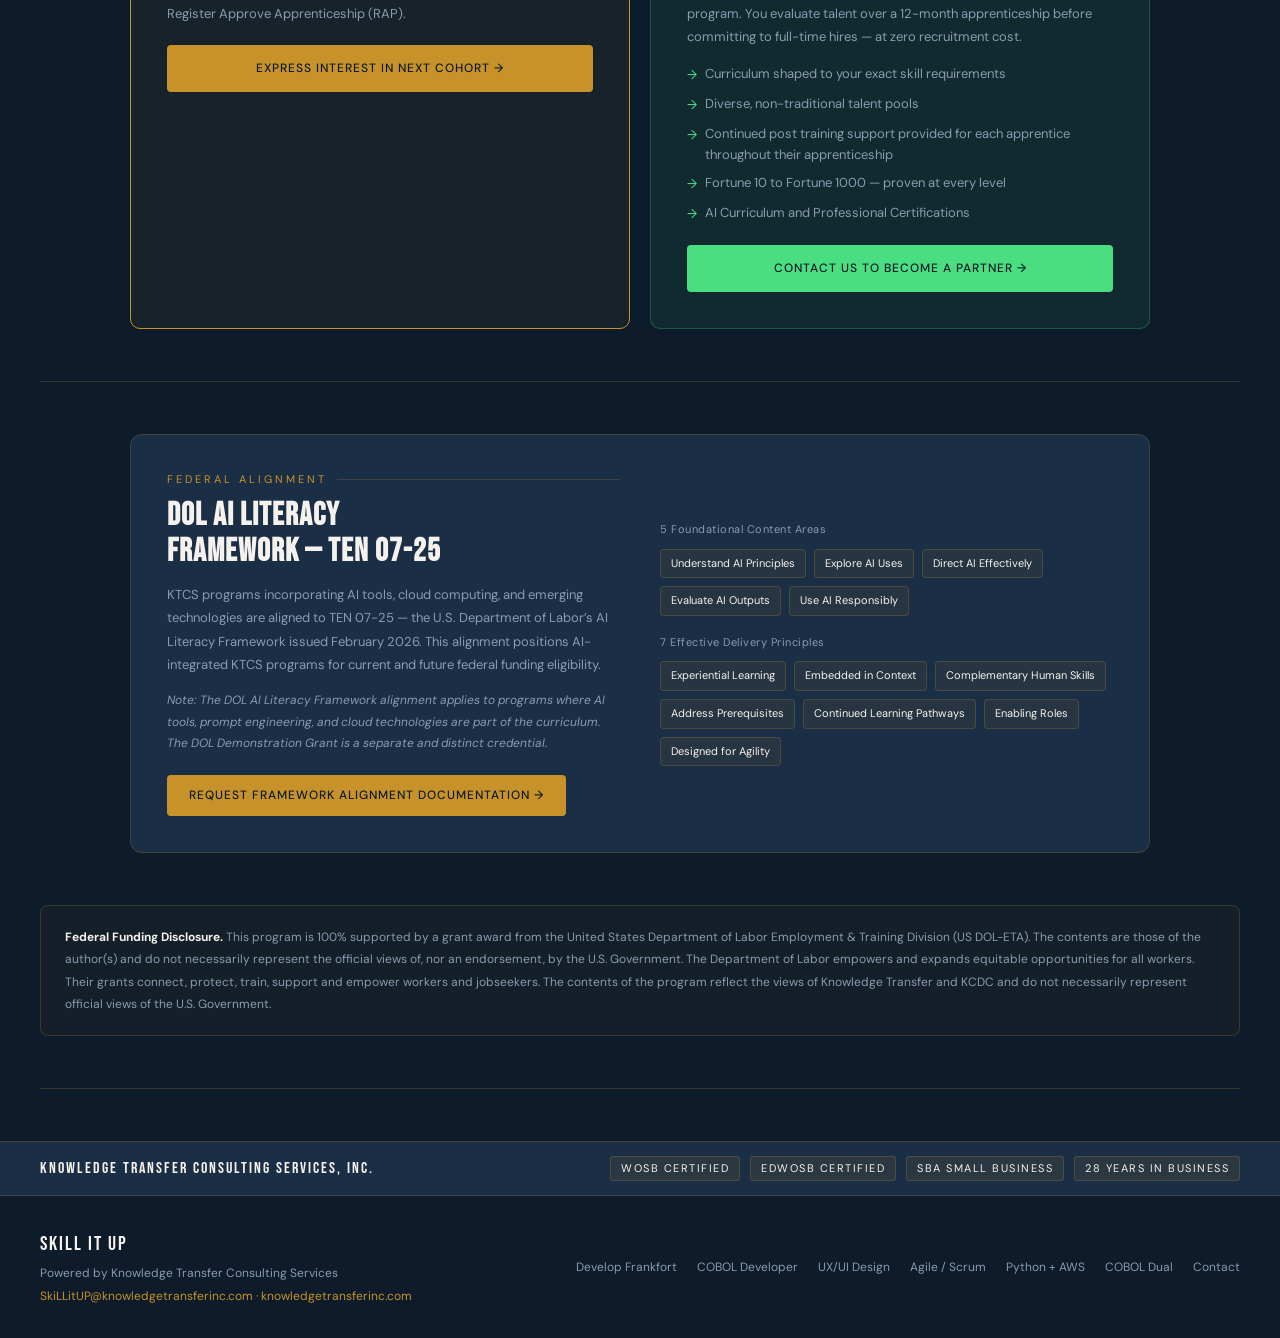
==== commit 218dcfbe: "Fix signup section layout and anchor links for employer cards" ====
--- a/index.html
+++ b/index.html
@@ -118,7 +118,7 @@
       <div class="a-icon">E</div>
       <h3>Employers</h3>
       <p>Secure job-ready talent at zero recruitment cost. Shape the curriculum to your exact requirements. We have delivered at every level from Fortune 10 to Fortune 1000.</p>
-      <a href="#employer-signup">Become an Employer Partner &rarr;</a>
+      <a href="#candidate-signup">Express your interest &rarr;</a>
     </div>
     <div class="audience-card" id="candidates">
       <div class="a-icon">C</div>
@@ -249,9 +249,9 @@
         <h3>Your <em>Professional Development</em><br>Seeking Skill Development</h3>
       </div>
       <p>Let us add your interest to participate in a Department of Labor Register Approve Apprenticeship (RAP).</p>
-           <a href="https://forms.microsoft.com/r/vgz6QGDiK4" target="_blank" class="signup-btn gold">Express Interest in Next Cohort &rarr;</a>
-    </div>
-    <div class="signup-card employer" id="employer-signup">
+      <a href="https://forms.microsoft.com/r/vgz6QGDiK4" target="_blank" class="signup-btn gold">Express Interest in Next Cohort &rarr;</a>
+    </div>
+    <div class="signup-card employer">
       <div>
         <div style="font-size:11px;letter-spacing:2px;text-transform:uppercase;color:var(--green);margin-bottom:10px;">For Employers</div>
         <h3>Build Your <em>Talent Pipeline</em><br>With Zero Risk</h3>
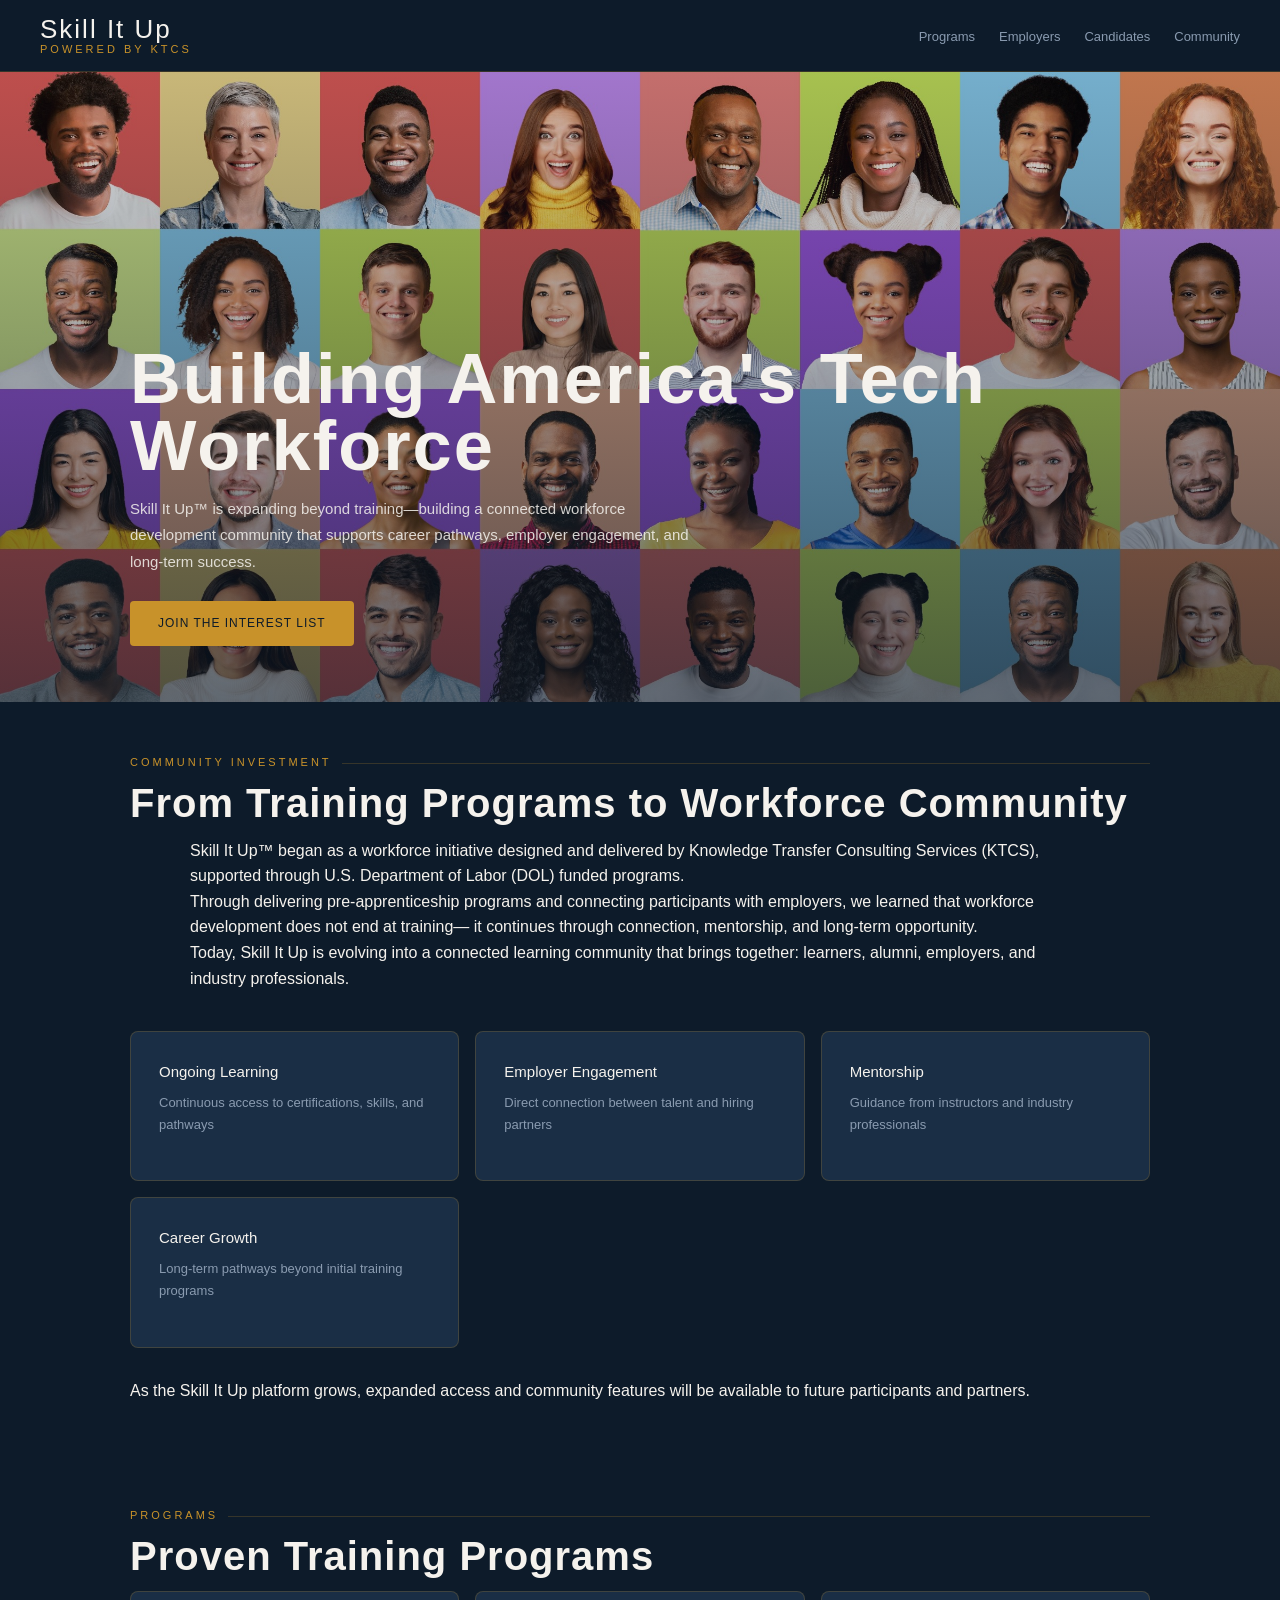
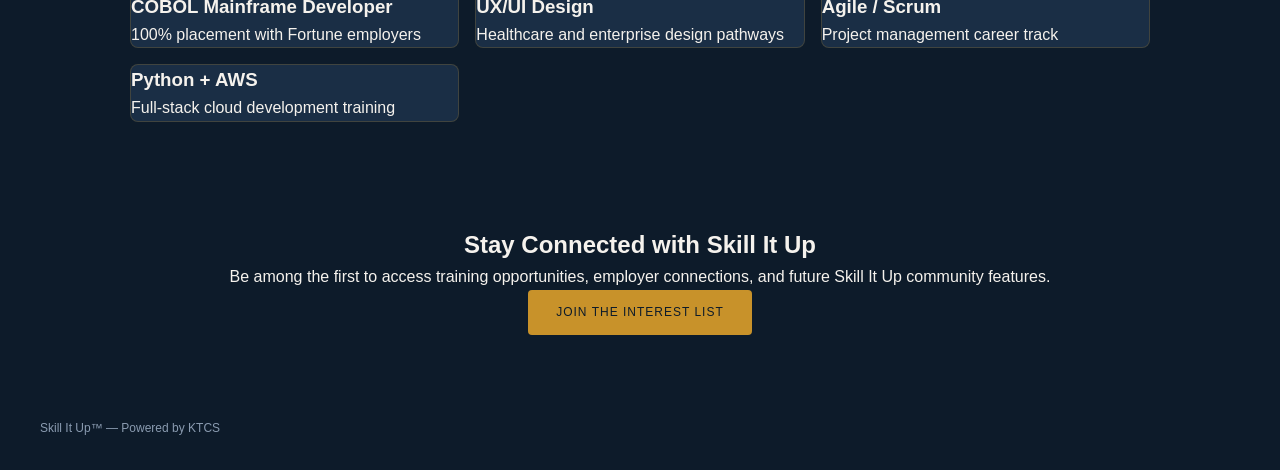
==== commit 209f94a2: "Update index.html update in new branch with new index" ====
--- a/index.html
+++ b/index.html
@@ -1,339 +1,151 @@
+<!-- COMMUNITY VISION UPDATE - JUNE 2026 -->
+
 <!DOCTYPE html>
 <html lang="en">
 <head>
 <meta charset="UTF-8">
 <meta name="viewport" content="width=device-width, initial-scale=1.0">
-<title>Skill It Up — KTCS Pre-Apprenticeship & Workforce Development Programs</title>
-<meta name="description" content="KTCS designs and delivers DOL Pre-Apprenticeship programs connecting diverse talent to Fortune-ranked employers. WOSB, EDWOSB, DOL Demonstration Grant">
-<meta name="keywords" content="pre-apprenticeship, workforce development, DOL apprenticeship, IT training, COBOL, UX UI design, Python, Agile, WOSB, EDWOSB, KTCS, community investment">
-<link rel="canonical" href="https://skillitup.org/">
-<link rel="manifest" href="manifest.webmanifest">
-<meta property="og:type" content="website">
-<meta property="og:url" content="https://skillitup.org/">
-<meta property="og:title" content="Skill It Up — KTCS Pre-Apprenticeship & Workforce Development Programs">
-<meta property="og:description" content="KTCS designs and delivers DOL Pre-Apprenticeship programs connecting diverse talent to Fortune-ranked employers. WOSB, EDWOSB, DOL Demonstration Grant, 100% conversion rate.">
-<meta property="og:image" content="https://skillitup.org/assets/images/hero-workforce.jpeg">
-<meta name="twitter:card" content="summary_large_image">
-<meta name="twitter:title" content="Skill It Up — KTCS Pre-Apprenticeship & Workforce Development Programs">
-<meta name="twitter:description" content="KTCS designs and delivers DOL Pre-Apprenticeship programs connecting diverse talent to Fortune-ranked employers. 100% conversion rate.">
-<link rel="preconnect" href="https://fonts.googleapis.com">
-<link rel="preconnect" href="https://fonts.gstatic.com" crossorigin>
-<link href="https://fonts.googleapis.com/css2?family=Bebas+Neue&family=DM+Sans:wght@300;400;500&display=swap" rel="stylesheet">
+<title>Skill It Up — Workforce Development & Learning Community</title>
+
 <link rel="stylesheet" href="styles.css">
-<script type="application/ld+json">
-{
-  "@context": "https://schema.org",
-  "@type": "Organization",
-  "name": "Knowledge Transfer Consulting Services",
-  "alternateName": "KTCS",
-  "url": "https://skillitup.org",
-  "logo": "https://skillitup.org/assets/icon-512.png",
-  "description": "KTCS designs and delivers DOL Pre-Apprenticeship programs connecting diverse talent to Fortune-ranked employers.",
-  "address": {
-    "@type": "PostalAddress",
-    "addressLocality": "Eagan",
-    "addressRegion": "MN",
-    "postalCode": "55121",
-    "addressCountry": "US"
-  },
-  "contactPoint": {
-    "@type": "ContactPoint",
-    "email": "SkiLLitUP@knowledgetransferinc.com",
-    "contactType": "customer service"
-  },
-  "sameAs": ["https://knowledgetransferinc.com"]
-}
-</script>
+
 </head>
 <body>
 
+<!-- NAV -->
 <nav class="nav">
   <a href="index.html" class="brand">
     <span class="brand-main">Skill It Up</span>
     <span class="brand-sub">Powered by KTCS</span>
   </a>
+
   <ul class="nav-links">
     <li><a href="#programs">Programs</a></li>
-    <li><a href="#employers">For Employers</a></li>
-    <li><a href="#candidates">For Candidates</a></li>
-    <li><a href="#funders">For Funders</a></li>
-    <li><a href="mailto:SkiLLitUP@knowledgetransferinc.com" class="nav-cta">Partner With Us</a></li>
+    <li><a href="#employers">Employers</a></li>
+    <li><a href="#candidates">Candidates</a></li>
+    <li><a href="#community">Community</a></li>
   </ul>
 </nav>
 
-<!-- COMMUNITY INVESTMENT BAR -->
-<div class="community-bar">
-  <div class="community-bar-inner">
-    <div class="community-eyebrow">Community Investment</div>
-    <div class="community-text">
-      In 2022, post-pandemic, <strong>KTCS — Knowledge Transfer Consulting Services</strong> was asked to leverage 28 years of delivering learning services to design, develop, and recruit for <strong>U.S. Department of Labor Pre-Apprenticeship programs</strong>. What followed changed how we see workforce development forever: when cohort learning, employer commitment, and funders like U.S. Department of Labor and private foundations converge around a single purpose — they do not just train people. <em>They build communities.</em>
-    </div>
-  </div>
-</div>
-
-<!-- HERO WITH ADOBE STOCK IMAGE -->
+<!-- HERO -->
 <div class="hero">
   <div class="hero-image-wrap">
-    <img src="assets/images/hero-workforce.jpeg" alt="Diverse group of technology apprentices — all walks of life, all backgrounds, all ready to build careers" />
+    <img src="assets/images/hero-workforce.jpeg">
+
     <div class="hero-image-text">
-      <div class="hero-eyebrow">U.S. DOL-Aligned Pre-Apprenticeship Programs</div>
-      <h1>Building<br><em>America&rsquo;s</em><br>Tech Workforce</h1>
-      <p>KTCS designs, recruits, and delivers DOL Pre-Apprenticeship programs — connecting untapped talent to Fortune-ranked employers from Fortune 10 to Fortune 1000.</p>
+      <h1>Building America's Tech Workforce</h1>
+
+      <p>
+      Skill It Up™ is expanding beyond training—building a connected workforce development community
+      that supports career pathways, employer engagement, and long-term success.
+      </p>
+
       <div class="hero-actions">
-        <a href="https://forms.microsoft.com/r/vgz6QGDiK4" target="_blank" class="btn-primary">Apply for Next Cohort</a>
-        <a href="#programs" class="btn-outline">View Our Programs</a>
-        <a href="mailto:SkiLLitUP@knowledgetransferinc.com" class="btn-outline">Employer Partnerships</a>
+        <a href="https://forms.microsoft.com/r/vgz6QGDiK4" target="_blank" class="btn-primary">
+          Join the Interest List
+        </a>
       </div>
     </div>
   </div>
 </div>
 
-<!-- STAT ROW -->
-<div class="stat-row">
-  <div class="stat-cell green"><div class="stat-num">100%</div><div class="stat-lbl">Four of six cohorts conversion rate</div></div>
-  <div class="stat-cell"><div class="stat-num">116+</div><div class="stat-lbl">trained and reported placed since 2022</div></div>
-  <div class="stat-cell"><div class="stat-num">7</div><div class="stat-lbl">Programs across IT, Cloud, AI &amp; Design</div></div>
-  <div class="stat-cell"><div class="stat-num">F10&ndash;F1K</div><div class="stat-lbl">Fortune 10 to Fortune 1000 employers</div></div>
-  <div class="stat-cell demo"><div class="stat-num">DOL Demonstration<br>Grant</div><div class="stat-lbl">Selected to design innovative cohort model · Franklin County, KY</div></div>
-  <div class="stat-cell teal"><div class="stat-num">DOL AI Literacy<br>Framework</div><div class="stat-lbl">TEN 07-25 aligned for AI-integrated programs</div></div>
-</div>
+<!-- COMMUNITY INVESTMENT (UPDATED CORE SECTION) -->
+<section id="community" class="section">
+  <div class="sec-label">Community Investment</div>
 
-<!-- RYAN PEAVLER QUOTE -->
-<div class="ryan-quote">
-  <div class="ryan-inner">
-    <div class="ryan-icon">&ldquo;</div>
-    <div>
-      <div class="ryan-text">&ldquo;This initiative is not only training people for the future &mdash; it is helping them connect with like-minded peers in their community and online, providing financial assistance for certifications, and helping place them in meaningful technology jobs that benefit local institutions today.&rdquo;</div>
-      <div class="ryan-credit">&mdash; Ryan Peavler, Computer Specialist Technician &middot; Franklin County Public Schools &middot; Capital Bridges Graduate</div>
+  <h2 class="sec-h2">From Training Programs to Workforce Community</h2>
+
+  <p style="max-width:900px; margin:auto;">
+  Skill It Up™ began as a workforce initiative designed and delivered by Knowledge Transfer Consulting Services (KTCS),
+  supported through U.S. Department of Labor (DOL) funded programs.
+  </p>
+
+  <p style="max-width:900px; margin:auto;">
+  Through delivering pre-apprenticeship programs and connecting participants with employers,
+  we learned that workforce development does not end at training—
+  it continues through connection, mentorship, and long-term opportunity.
+  </p>
+
+  <p style="max-width:900px; margin:auto;">
+  Today, Skill It Up is evolving into a connected learning community that brings together:
+  learners, alumni, employers, and industry professionals.
+  </p>
+
+  <div class="audience-grid" style="margin-top:40px;">
+    <div class="audience-card">
+      <h3>Ongoing Learning</h3>
+      <p>Continuous access to certifications, skills, and pathways</p>
+    </div>
+
+    <div class="audience-card">
+      <h3>Employer Engagement</h3>
+      <p>Direct connection between talent and hiring partners</p>
+    </div>
+
+    <div class="audience-card">
+      <h3>Mentorship</h3>
+      <p>Guidance from instructors and industry professionals</p>
+    </div>
+
+    <div class="audience-card">
+      <h3>Career Growth</h3>
+      <p>Long-term pathways beyond initial training programs</p>
     </div>
   </div>
-</div>
 
-<!-- WHO WE SERVE -->
-<section class="section">
-  <div class="sec-label">Who We Serve</div>
-  <h2 class="sec-h2">Three Audiences.<br>One Proven Model.</h2>
-  <div class="audience-grid">
-    <div class="audience-card" id="employers">
-      <div class="a-icon">E</div>
-      <h3>Employers</h3>
-      <p>Secure job-ready talent at zero recruitment cost. Shape the curriculum to your exact requirements. We have delivered at every level from Fortune 10 to Fortune 1000.</p>
-      <a href="#candidate-signup">Express your interest &rarr;</a>
-    </div>
-    <div class="audience-card" id="candidates">
-      <div class="a-icon">C</div>
-      <h3>Candidates</h3>
-      <p>Cohort-based, DOL-aligned pre-apprenticeship learning programs &mdash; and a community to carry you through.</p>
-      <a href="#candidate-signup">Express your interest&rarr;</a>
-    </div>
-    <div class="audience-card" id="funders">
-      <div class="a-icon">F</div>
-      <h3>Funders &amp; Partners</h3>
-      <p>Why choose KTCS? WOSB &middot; EDWOSB &middot; DOL Demonstration Grant. 28 years of documented outcomes. KTCS proven agile learning model tested at scale ready to replicate in your region, sector, or grant priority.</p>
-      <a href="mailto:SkiLLitUP@knowledgetransferinc.com">Contact Us for Program Documentation &rarr;</a>
-    </div>
-  </div>
+  <p style="margin-top:30px;">
+  As the Skill It Up platform grows, expanded access and community features will be available to future participants and partners.
+  </p>
 </section>
 
-<div class="divider"></div>
+<!-- PROGRAMS -->
+<section id="programs" class="section">
+  <div class="sec-label">Programs</div>
+  <h2 class="sec-h2">Proven Training Programs</h2>
 
-<!-- PORTFOLIO -->
-<section class="section" id="programs">
-  <div class="portfolio-header">
-    <div>
-      <div class="sec-label">Program Portfolio</div>
-      <h2 class="sec-h2" style="margin-bottom:0;">Proven at Scale.<br>Repeatable by Design.</h2>
-    </div>
-    <a href="mailto:SkiLLitUP@knowledgetransferinc.com" class="btn-outline" style="font-size:11px;padding:10px 20px;">Request Full Portfolio &rarr;</a>
-  </div>
   <div class="portfolio-grid">
 
-    <div class="project-card featured">
-      <div class="card-label-bar"><span class="prog-abbr">CBDG</span></div>
-      <div class="card-body">
-        <div class="card-tag"><span class="active-dot"></span>Active &middot; U.S. DOL Demonstration Grant &middot; Franklin County, KY</div>
-        <h3>Capital Bridges to Workforce Development &mdash; IT Security Support Pre-Apprenticeship Learning Program</h3>
-        <p>A U.S. DOL Demonstration Grant learning program delivered by KTCS under contract with KCDC. 200+ applicants. 19 graduates, 12 college credits through Kentucky State University. All walks of life learning technology skills designed to improve employment opportunities in their own community.</p>
-        <div class="card-meta">
-          <span class="mpill">Partner:<strong>Develop Frankfort</strong></span>
-          <span class="mpill">Education:<strong>Kentucky State University</strong></span>
-          <span class="mpill">College Credits:<strong>12</strong></span>
-        </div>
-        <div style="margin-top:14px;"><a href="dol-demonstration-grant-capital-bridges.html" class="btn-primary" style="font-size:11px;padding:10px 20px;" aria-label="View Capital Bridges / Develop Frankfort Program">View Program &rarr;</a></div>
-      </div>
+    <div class="project-card">
+      <h3>COBOL Mainframe Developer</h3>
+      <p>100% placement with Fortune employers</p>
     </div>
 
     <div class="project-card">
-      <div class="card-label-bar"><span class="prog-abbr">COBOL</span></div>
-      <div class="card-body">
-        <div class="card-tag">Completed &middot; 2022&ndash;2023</div>
-        <h3>COBOL Mainframe Developer Pre-Apprenticeship</h3>
-        <div class="card-meta">
-          <span class="mpill">Placed:<strong>8</strong></span>
-          <span class="mpill">Conversion:<strong>100%</strong><span class="conv">&check;</span></span>
-          <span class="mpill">Employer:<strong>Fortune 500 Financial Services</strong></span>
-        </div>
-        <div style="margin-top:14px;"><a href="cobol-mainframe-developer.html" class="btn-outline" style="font-size:11px;padding:8px 16px;" aria-label="View COBOL Mainframe Developer Program">View Program &rarr;</a></div>
-      </div>
+      <h3>UX/UI Design</h3>
+      <p>Healthcare and enterprise design pathways</p>
     </div>
 
     <div class="project-card">
-      <div class="card-label-bar"><span class="prog-abbr">UX/UI</span></div>
-      <div class="card-body">
-        <div class="card-tag">Completed &middot; 2022&ndash;2024 &middot; 2 Cohorts</div>
-        <h3>UX/UI Design Pre-Apprenticeship &mdash; Fortune 10 Healthcare</h3>
-        <div class="card-meta">
-          <span class="mpill">Placed:<strong>36</strong></span>
-          <span class="mpill">Conversion:<strong>82% Employed</strong><span class="conv">&check;</span></span>
-          <span class="mpill">Instructor Score:<strong>10/10</strong></span>
-        </div>
-        <div style="margin-top:14px;"><a href="uxui-design-healthcare.html" class="btn-outline" style="font-size:11px;padding:8px 16px;" aria-label="View UX/UI Design Healthcare Program">View Program &rarr;</a></div>
-      </div>
+      <h3>Agile / Scrum</h3>
+      <p>Project management career track</p>
     </div>
 
     <div class="project-card">
-      <div class="card-label-bar"><span class="prog-abbr">AGILE</span></div>
-      <div class="card-body">
-        <div class="card-tag">Completed &middot; 2022&ndash;2023</div>
-        <h3>Agile Project Management &amp; Scrum Master Pre-Apprenticeship</h3>
-        <div class="card-meta">
-          <span class="mpill">Placed:<strong>18</strong></span>
-          <span class="mpill">Conversion:<strong>100%</strong><span class="conv">&check;</span></span>
-          <span class="mpill">Diversity:<strong>85% POC &middot; 50% Women</strong></span>
-        </div>
-        <div style="margin-top:14px;"><a href="agile-scrum-master.html" class="btn-outline" style="font-size:11px;padding:8px 16px;" aria-label="View Agile / Scrum Master Program">View Program &rarr;</a></div>
-      </div>
-    </div>
-
-    <div class="project-card">
-      <div class="card-label-bar"><span class="prog-abbr">PYTHON</span></div>
-      <div class="card-body">
-        <div class="card-tag">Completed &middot; 2023&ndash;2024</div>
-        <h3>Full Stack Python Developer &amp; AWS Cloud Pre-Apprenticeship</h3>
-        <div class="card-meta">
-          <span class="mpill">Placed:<strong>11</strong></span>
-          <span class="mpill">Conversion:<strong>100%</strong><span class="conv">&check;</span></span>
-          <span class="mpill">Feedback:<strong>539 Daily Responses</strong></span>
-        </div>
-        <div style="margin-top:14px;"><a href="python-fullstack-aws-cloud.html" class="btn-outline" style="font-size:11px;padding:8px 16px;" aria-label="View Full Stack Python &amp; AWS Program">View Program &rarr;</a></div>
-      </div>
-    </div>
-
-    <div class="project-card">
-      <div class="card-label-bar"><span class="prog-abbr">COBOL</span></div>
-      <div class="card-body">
-        <div class="card-tag">Completed &middot; 2024&ndash;2025</div>
-        <h3>COBOL Mainframe Pre-Apprenticeship &mdash; Dual Employer Placement</h3>
-        <div class="card-meta">
-          <span class="mpill">Placed:<strong>15</strong></span>
-          <span class="mpill">Employers:<strong>2 Fortune-Ranked</strong></span>
-          <span class="mpill">Conversion:<strong>100%</strong><span class="conv">&check;</span></span>
-        </div>
-        <div style="margin-top:14px;"><a href="cobol-mainframe-dual-placement.html" class="btn-outline" style="font-size:11px;padding:8px 16px;" aria-label="View COBOL Dual Employer Placement Program">View Program &rarr;</a></div>
-      </div>
+      <h3>Python + AWS</h3>
+      <p>Full-stack cloud development training</p>
     </div>
 
   </div>
 </section>
 
-<div class="divider"></div>
+<!-- CTA -->
+<section class="section" style="text-align:center;">
+  <h2>Stay Connected with Skill It Up</h2>
 
-<!-- CANDIDATE + EMPLOYER SIGN UP -->
-<section class="section" id="candidate-signup">
-  <div class="sec-label">Take the Next Step</div>
-  <h2 class="sec-h2">Ready to Change<br>Improve your oppourtunities</h2>
-  <div class="signup-grid">
-    <div class="signup-card candidate">
-      <div>
-        <div style="font-size:11px;letter-spacing:2px;text-transform:uppercase;color:var(--gold);margin-bottom:10px;">For Candidates</div>
-        <h3>Your <em>Professional Development</em><br>Seeking Skill Development</h3>
-      </div>
-      <p>Let us add your interest to participate in a Department of Labor Register Approve Apprenticeship (RAP).</p>
-      <a href="https://forms.microsoft.com/r/vgz6QGDiK4" target="_blank" class="signup-btn gold">Express Interest in Next Cohort &rarr;</a>
-    </div>
-    <div class="signup-card employer">
-      <div>
-        <div style="font-size:11px;letter-spacing:2px;text-transform:uppercase;color:var(--green);margin-bottom:10px;">For Employers</div>
-        <h3>Build Your <em>Talent Pipeline</em><br>With Zero Risk</h3>
-      </div>
-      <p>KTCS designs, recruits, and delivers the entire pre-apprenticeship program. You evaluate talent over a 12-month apprenticeship before committing to full-time hires &mdash; at zero recruitment cost.</p>
-      <ul>
-        <li>Curriculum shaped to your exact skill requirements</li>
-        <li>Diverse, non-traditional talent pools</li>
-        <li>Continued post training support provided for each apprentice throughout their apprenticeship</li>
-        <li>Fortune 10 to Fortune 1000 &mdash; proven at every level</li>
-        <li>AI Curriculum and Professional Certifications</li>
-      </ul>
-      <a href="mailto:SkiLLitUP@knowledgetransferinc.com" class="signup-btn green">Contact Us to Become a Partner &rarr;</a>
-    </div>
-  </div>
+  <p>
+  Be among the first to access training opportunities, employer connections,
+  and future Skill It Up community features.
+  </p>
+
+  <a href="https://forms.microsoft.com/r/vgz6QGDiK4" class="btn-primary">
+    Join the Interest List
+  </a>
 </section>
 
-<div class="divider"></div>
-
-<!-- DOL AI FRAMEWORK -->
-<section class="section">
-  <div class="dol-inner">
-    <div>
-      <div class="sec-label">Federal Alignment</div>
-      <h2>DOL AI Literacy<br>Framework &mdash; TEN 07-25</h2>
-      <p>KTCS programs incorporating AI tools, cloud computing, and emerging technologies are aligned to TEN 07-25 &mdash; the U.S. Department of Labor&rsquo;s AI Literacy Framework issued February 2026. This alignment positions AI-integrated KTCS programs for current and future federal funding eligibility.</p>
-      <p style="font-size:12px;color:var(--muted);font-style:italic;">Note: The DOL AI Literacy Framework alignment applies to programs where AI tools, prompt engineering, and cloud technologies are part of the curriculum. The DOL Demonstration Grant is a separate and distinct credential.</p>
-      <div style="margin-top:20px;"><a href="mailto:SkiLLitUP@knowledgetransferinc.com" class="btn-primary" style="font-size:12px;padding:11px 22px;">Request Framework Alignment Documentation &rarr;</a></div>
-    </div>
-    <div>
-      <div class="fpill-label">5 Foundational Content Areas</div>
-      <div class="framework-pills">
-        <span class="fpill">Understand AI Principles</span>
-        <span class="fpill">Explore AI Uses</span>
-        <span class="fpill">Direct AI Effectively</span>
-        <span class="fpill">Evaluate AI Outputs</span>
-        <span class="fpill">Use AI Responsibly</span>
-      </div>
-      <div class="fpill-label" style="margin-top:18px;">7 Effective Delivery Principles</div>
-      <div class="framework-pills">
-        <span class="fpill">Experiential Learning</span>
-        <span class="fpill">Embedded in Context</span>
-        <span class="fpill">Complementary Human Skills</span>
-        <span class="fpill">Address Prerequisites</span>
-        <span class="fpill">Continued Learning Pathways</span>
-        <span class="fpill">Enabling Roles</span>
-        <span class="fpill">Designed for Agility</span>
-      </div>
-    </div>
-  </div>
-</section>
-<!-- DOL DISCLAIMER -->
-<div class="dol-disclaimer">
-  <p><strong>Federal Funding Disclosure.</strong> This program is 100% supported by a grant award from the United States Department of Labor Employment &amp; Training Division (US DOL-ETA). The contents are those of the author(s) and do not necessarily represent the official views of, nor an endorsement, by the U.S. Government. The Department of Labor empowers and expands equitable opportunities for all workers. Their grants connect, protect, train, support and empower workers and jobseekers. The contents of the program reflect the views of Knowledge Transfer and KCDC and do not necessarily represent official views of the U.S. Government.</p>
-</div>
-
-<div class="divider" style="margin-top:52px;"></div>
-<!-- CREDENTIALS DIVIDER — above footer -->
-<div class="cred-divider">
-  <div class="cred-divider-left">Knowledge Transfer Consulting Services, Inc.</div>
-  <div class="cred-pills">
-    <span class="cpill">WOSB Certified</span>
-    <span class="cpill">EDWOSB Certified</span>
-    <span class="cpill">SBA Small Business</span>
-    <span class="cpill">28 Years in Business</span>
-  </div>
-</div>
-
+<!-- FOOTER -->
 <footer class="site-footer">
   <div>
-    <div class="footer-brand">Skill It Up</div>
-    <div style="margin-top:4px;">Powered by Knowledge Transfer Consulting Services</div>
-    <div style="margin-top:4px;color:var(--gold);">SkiLLitUP@knowledgetransferinc.com &middot; knowledgetransferinc.com</div>
-  </div>
-  <div class="footer-links">
-    <a href="dol-demonstration-grant-capital-bridges.html">Develop Frankfort</a>
-    <a href="cobol-mainframe-developer.html">COBOL Developer</a>
-    <a href="uxui-design-healthcare.html">UX/UI Design</a>
-    <a href="agile-scrum-master.html">Agile / Scrum</a>
-    <a href="python-fullstack-aws-cloud.html">Python + AWS</a>
-    <a href="cobol-mainframe-dual-placement.html">COBOL Dual</a>
-    <a href="mailto:SkiLLitUP@knowledgetransferinc.com">Contact</a>
+    Skill It Up™ — Powered by KTCS
   </div>
 </footer>
 
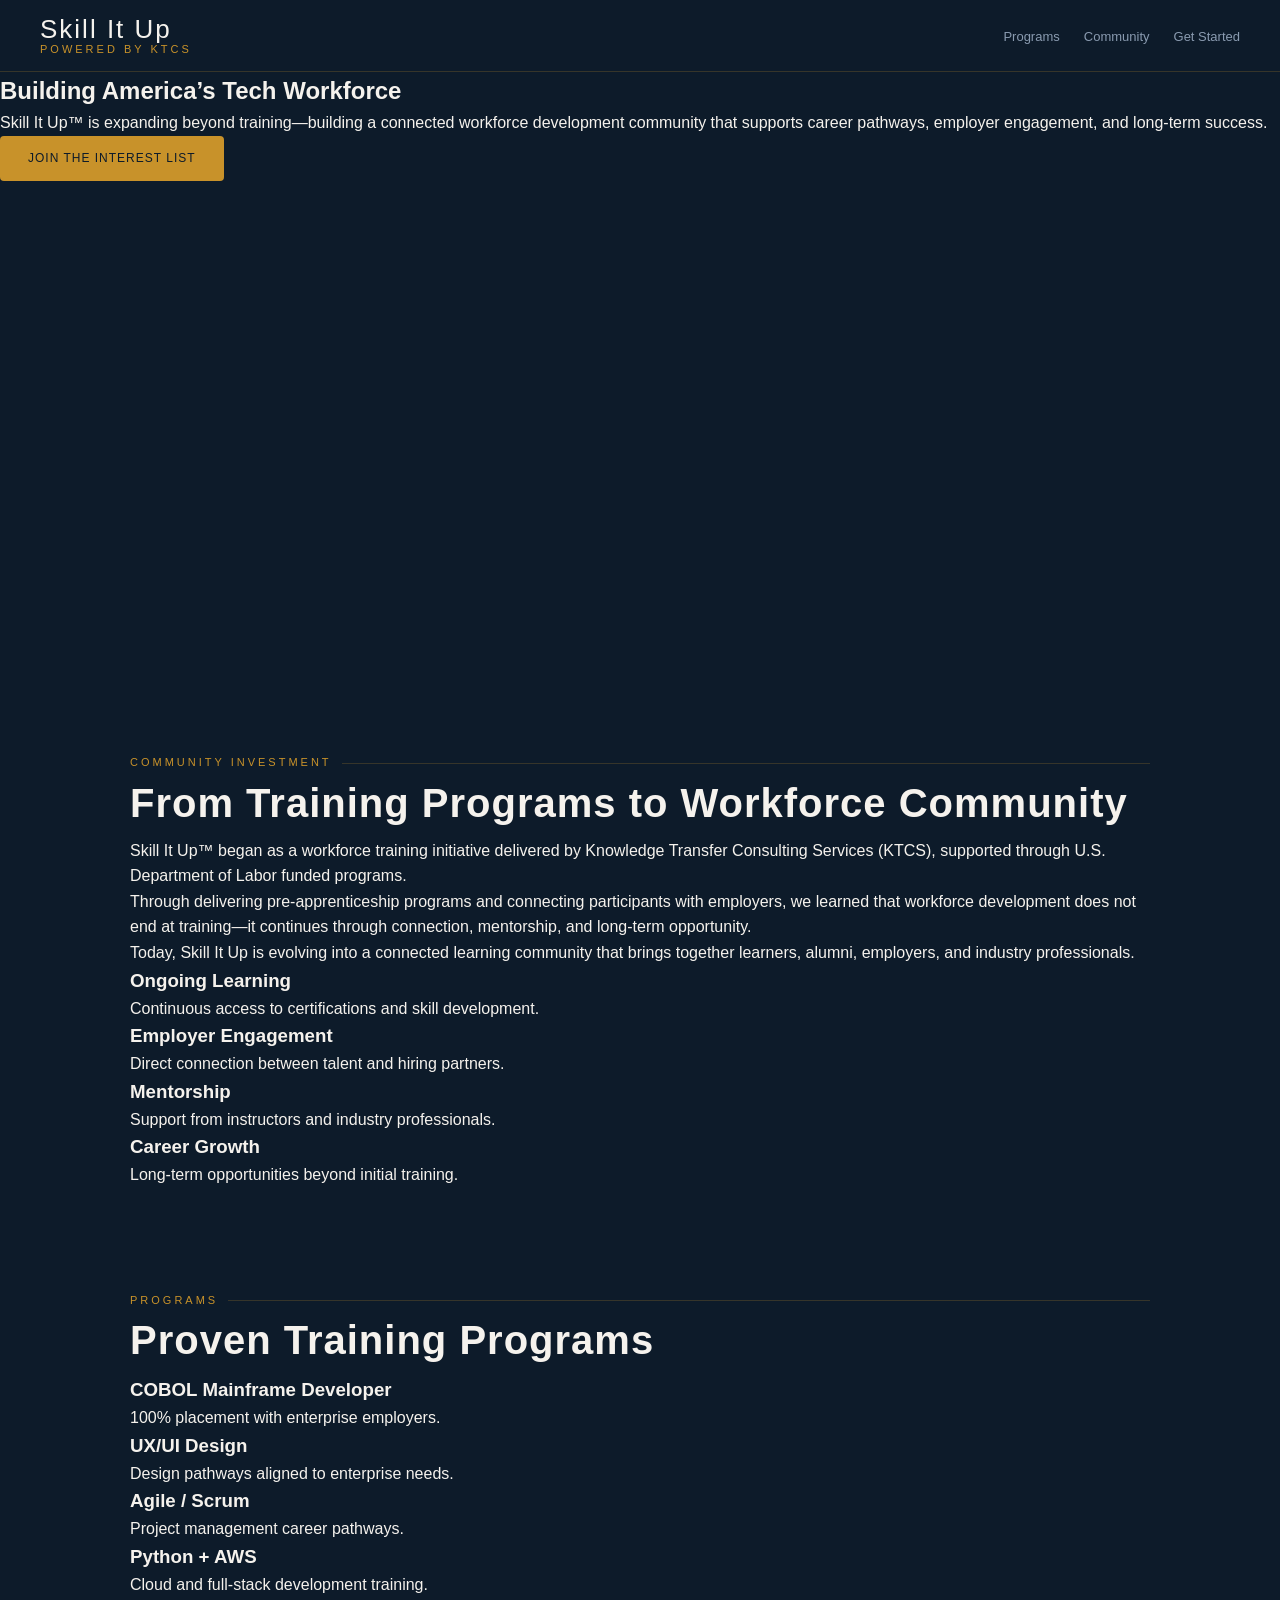
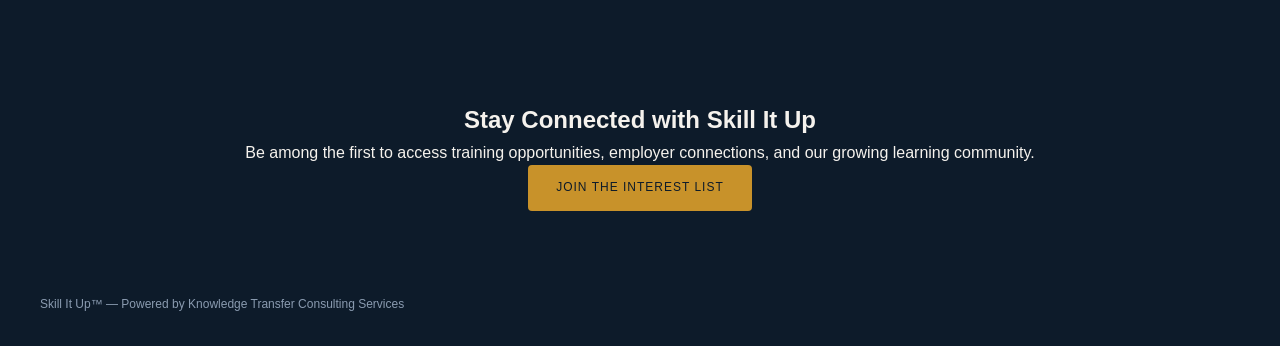
==== commit db74ba2c: "Update index.html fixed HTML structure + safe community update version" ====
--- a/index.html
+++ b/index.html
@@ -3,13 +3,14 @@
 <!DOCTYPE html>
 <html lang="en">
 <head>
-<meta charset="UTF-8">
-<meta name="viewport" content="width=device-width, initial-scale=1.0">
-<title>Skill It Up — Workforce Development & Learning Community</title>
+  <meta charset="UTF-8">
+  <meta name="viewport" content="width=device-width, initial-scale=1.0">
+  <title>Skill It Up — Workforce Development & Learning Community</title>
 
-<link rel="stylesheet" href="styles.css">
+  <meta name="description" content="Skill It Up connects training, apprenticeships, and employers into a workforce development community.">
+  <link rel="stylesheet" href="styles.css">
+</head>
 
-</head>
 <body>
 
 <!-- NAV -->
@@ -21,81 +22,72 @@
 
   <ul class="nav-links">
     <li><a href="#programs">Programs</a></li>
-    <li><a href="#employers">Employers</a></li>
-    <li><a href="#candidates">Candidates</a></li>
     <li><a href="#community">Community</a></li>
+    <li><a href="#contact">Get Started</a></li>
   </ul>
 </nav>
 
 <!-- HERO -->
-<div class="hero">
-  <div class="hero-image-wrap">
-    <img src="assets/images/hero-workforce.jpeg">
+<section class="hero">
+  <div class="hero-content">
+    <h1>Building America’s Tech Workforce</h1>
 
-    <div class="hero-image-text">
-      <h1>Building America's Tech Workforce</h1>
+    <p>
+      Skill It Up™ is expanding beyond training—building a connected workforce
+      development community that supports career pathways, employer engagement,
+      and long-term success.
+    </p>
 
-      <p>
-      Skill It Up™ is expanding beyond training—building a connected workforce development community
-      that supports career pathways, employer engagement, and long-term success.
-      </p>
+    <a class="btn-primary" href="https://forms.microsoft.com/r/vgz6QGDiK4" target="_blank">
+      Join the Interest List
+    </a>
+  </div>
+</section>
 
-      <div class="hero-actions">
-        <a href="https://forms.microsoft.com/r/vgz6QGDiK4" target="_blank" class="btn-primary">
-          Join the Interest List
-        </a>
-      </div>
-    </div>
-  </div>
-</div>
-
-<!-- COMMUNITY INVESTMENT (UPDATED CORE SECTION) -->
+<!-- COMMUNITY VISION SECTION -->
 <section id="community" class="section">
   <div class="sec-label">Community Investment</div>
 
   <h2 class="sec-h2">From Training Programs to Workforce Community</h2>
 
-  <p style="max-width:900px; margin:auto;">
-  Skill It Up™ began as a workforce initiative designed and delivered by Knowledge Transfer Consulting Services (KTCS),
-  supported through U.S. Department of Labor (DOL) funded programs.
+  <p>
+    Skill It Up™ began as a workforce training initiative delivered by Knowledge
+    Transfer Consulting Services (KTCS), supported through U.S. Department of Labor
+    funded programs.
   </p>
 
-  <p style="max-width:900px; margin:auto;">
-  Through delivering pre-apprenticeship programs and connecting participants with employers,
-  we learned that workforce development does not end at training—
-  it continues through connection, mentorship, and long-term opportunity.
+  <p>
+    Through delivering pre-apprenticeship programs and connecting participants with
+    employers, we learned that workforce development does not end at training—it
+    continues through connection, mentorship, and long-term opportunity.
   </p>
 
-  <p style="max-width:900px; margin:auto;">
-  Today, Skill It Up is evolving into a connected learning community that brings together:
-  learners, alumni, employers, and industry professionals.
+  <p>
+    Today, Skill It Up is evolving into a connected learning community that brings
+    together learners, alumni, employers, and industry professionals.
   </p>
 
-  <div class="audience-grid" style="margin-top:40px;">
-    <div class="audience-card">
+  <div class="grid">
+    <div class="card">
       <h3>Ongoing Learning</h3>
-      <p>Continuous access to certifications, skills, and pathways</p>
+      <p>Continuous access to certifications and skill development.</p>
     </div>
 
-    <div class="audience-card">
+    <div class="card">
       <h3>Employer Engagement</h3>
-      <p>Direct connection between talent and hiring partners</p>
+      <p>Direct connection between talent and hiring partners.</p>
     </div>
 
-    <div class="audience-card">
+    <div class="card">
       <h3>Mentorship</h3>
-      <p>Guidance from instructors and industry professionals</p>
+      <p>Support from instructors and industry professionals.</p>
     </div>
 
-    <div class="audience-card">
+    <div class="card">
       <h3>Career Growth</h3>
-      <p>Long-term pathways beyond initial training programs</p>
+      <p>Long-term opportunities beyond initial training.</p>
     </div>
   </div>
-
-  <p style="margin-top:30px;">
-  As the Skill It Up platform grows, expanded access and community features will be available to future participants and partners.
-  </p>
 </section>
 
 <!-- PROGRAMS -->
@@ -103,50 +95,48 @@
   <div class="sec-label">Programs</div>
   <h2 class="sec-h2">Proven Training Programs</h2>
 
-  <div class="portfolio-grid">
+  <div class="grid">
 
-    <div class="project-card">
+    <div class="card">
       <h3>COBOL Mainframe Developer</h3>
-      <p>100% placement with Fortune employers</p>
+      <p>100% placement with enterprise employers.</p>
     </div>
 
-    <div class="project-card">
+    <div class="card">
       <h3>UX/UI Design</h3>
-      <p>Healthcare and enterprise design pathways</p>
+      <p>Design pathways aligned to enterprise needs.</p>
     </div>
 
-    <div class="project-card">
+    <div class="card">
       <h3>Agile / Scrum</h3>
-      <p>Project management career track</p>
+      <p>Project management career pathways.</p>
     </div>
 
-    <div class="project-card">
+    <div class="card">
       <h3>Python + AWS</h3>
-      <p>Full-stack cloud development training</p>
+      <p>Cloud and full-stack development training.</p>
     </div>
 
   </div>
 </section>
 
 <!-- CTA -->
-<section class="section" style="text-align:center;">
+<section id="contact" class="section" style="text-align:center;">
   <h2>Stay Connected with Skill It Up</h2>
 
   <p>
-  Be among the first to access training opportunities, employer connections,
-  and future Skill It Up community features.
+    Be among the first to access training opportunities, employer connections,
+    and our growing learning community.
   </p>
 
-  <a href="https://forms.microsoft.com/r/vgz6QGDiK4" class="btn-primary">
+  <a class="btn-primary" href="https://forms.microsoft.com/r/vgz6QGDiK4" target="_blank">
     Join the Interest List
   </a>
 </section>
 
 <!-- FOOTER -->
 <footer class="site-footer">
-  <div>
-    Skill It Up™ — Powered by KTCS
-  </div>
+  <p>Skill It Up™ — Powered by Knowledge Transfer Consulting Services</p>
 </footer>
 
 </body>
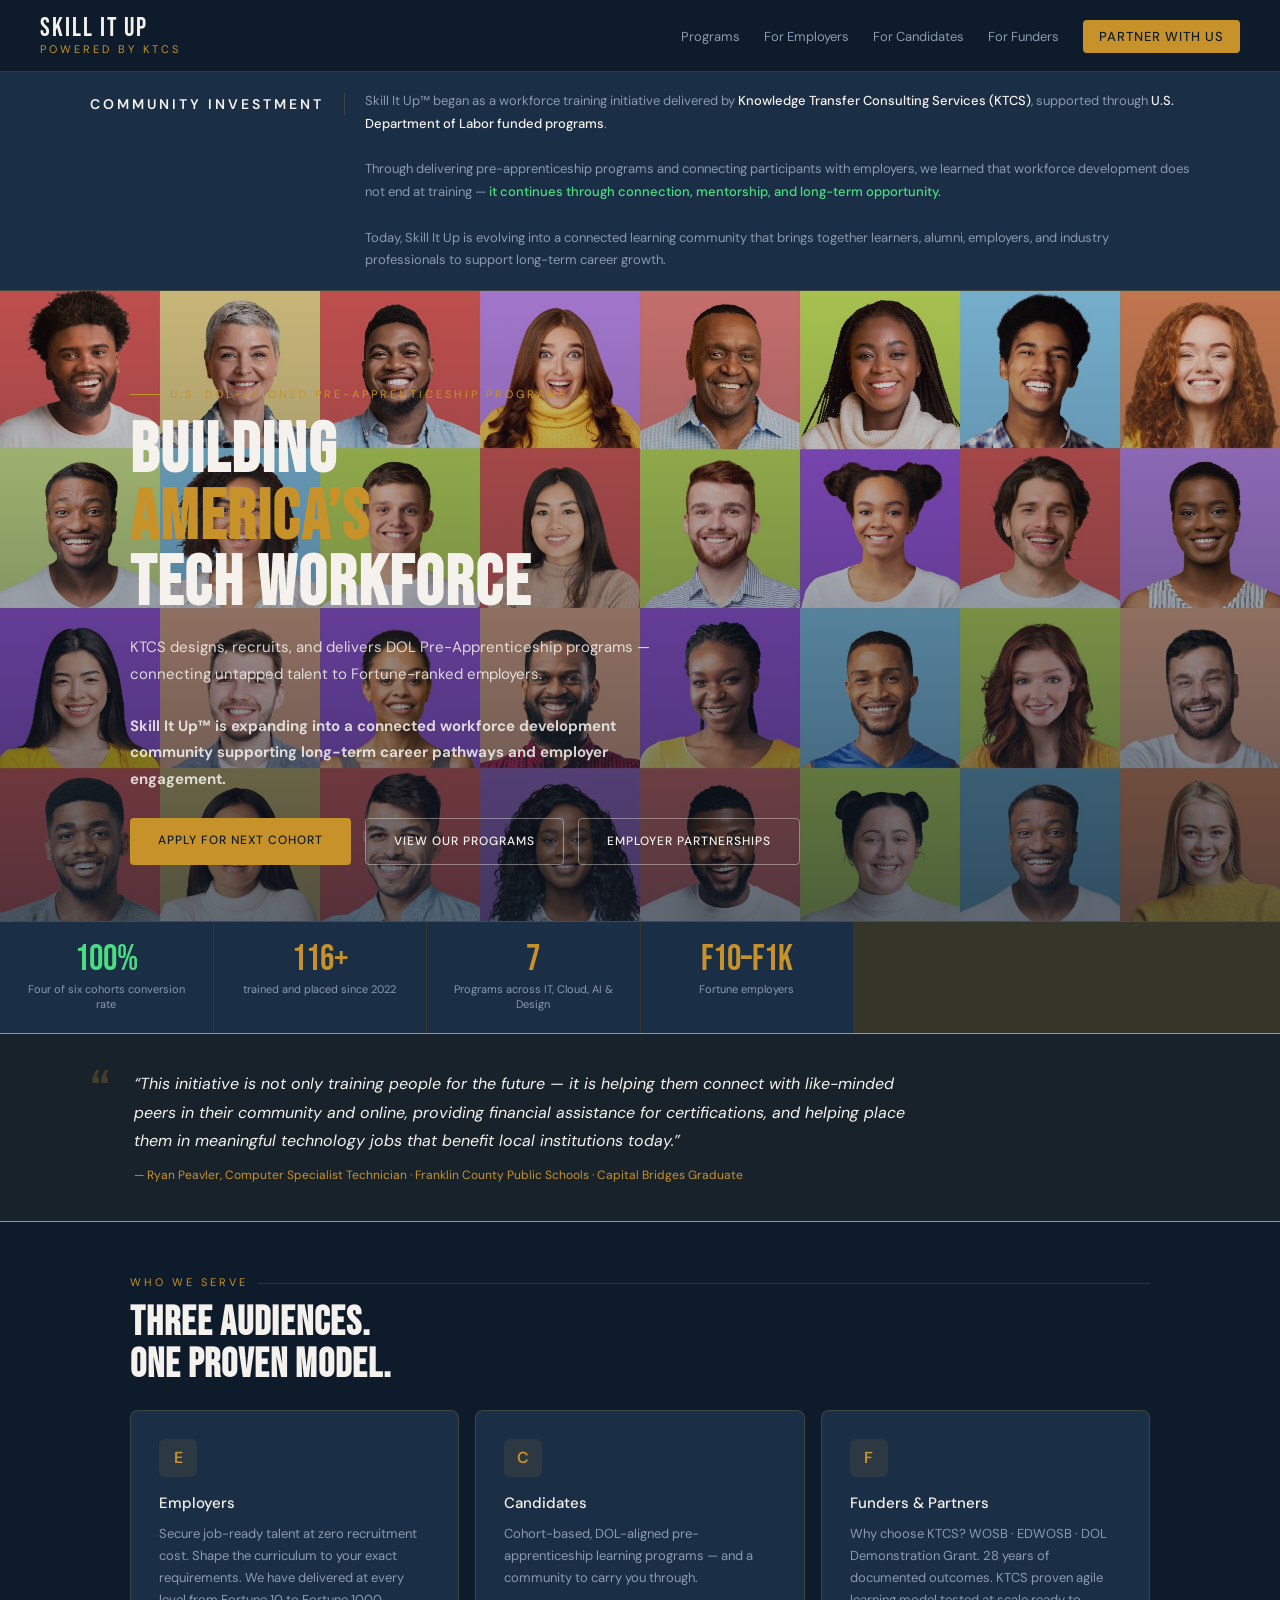
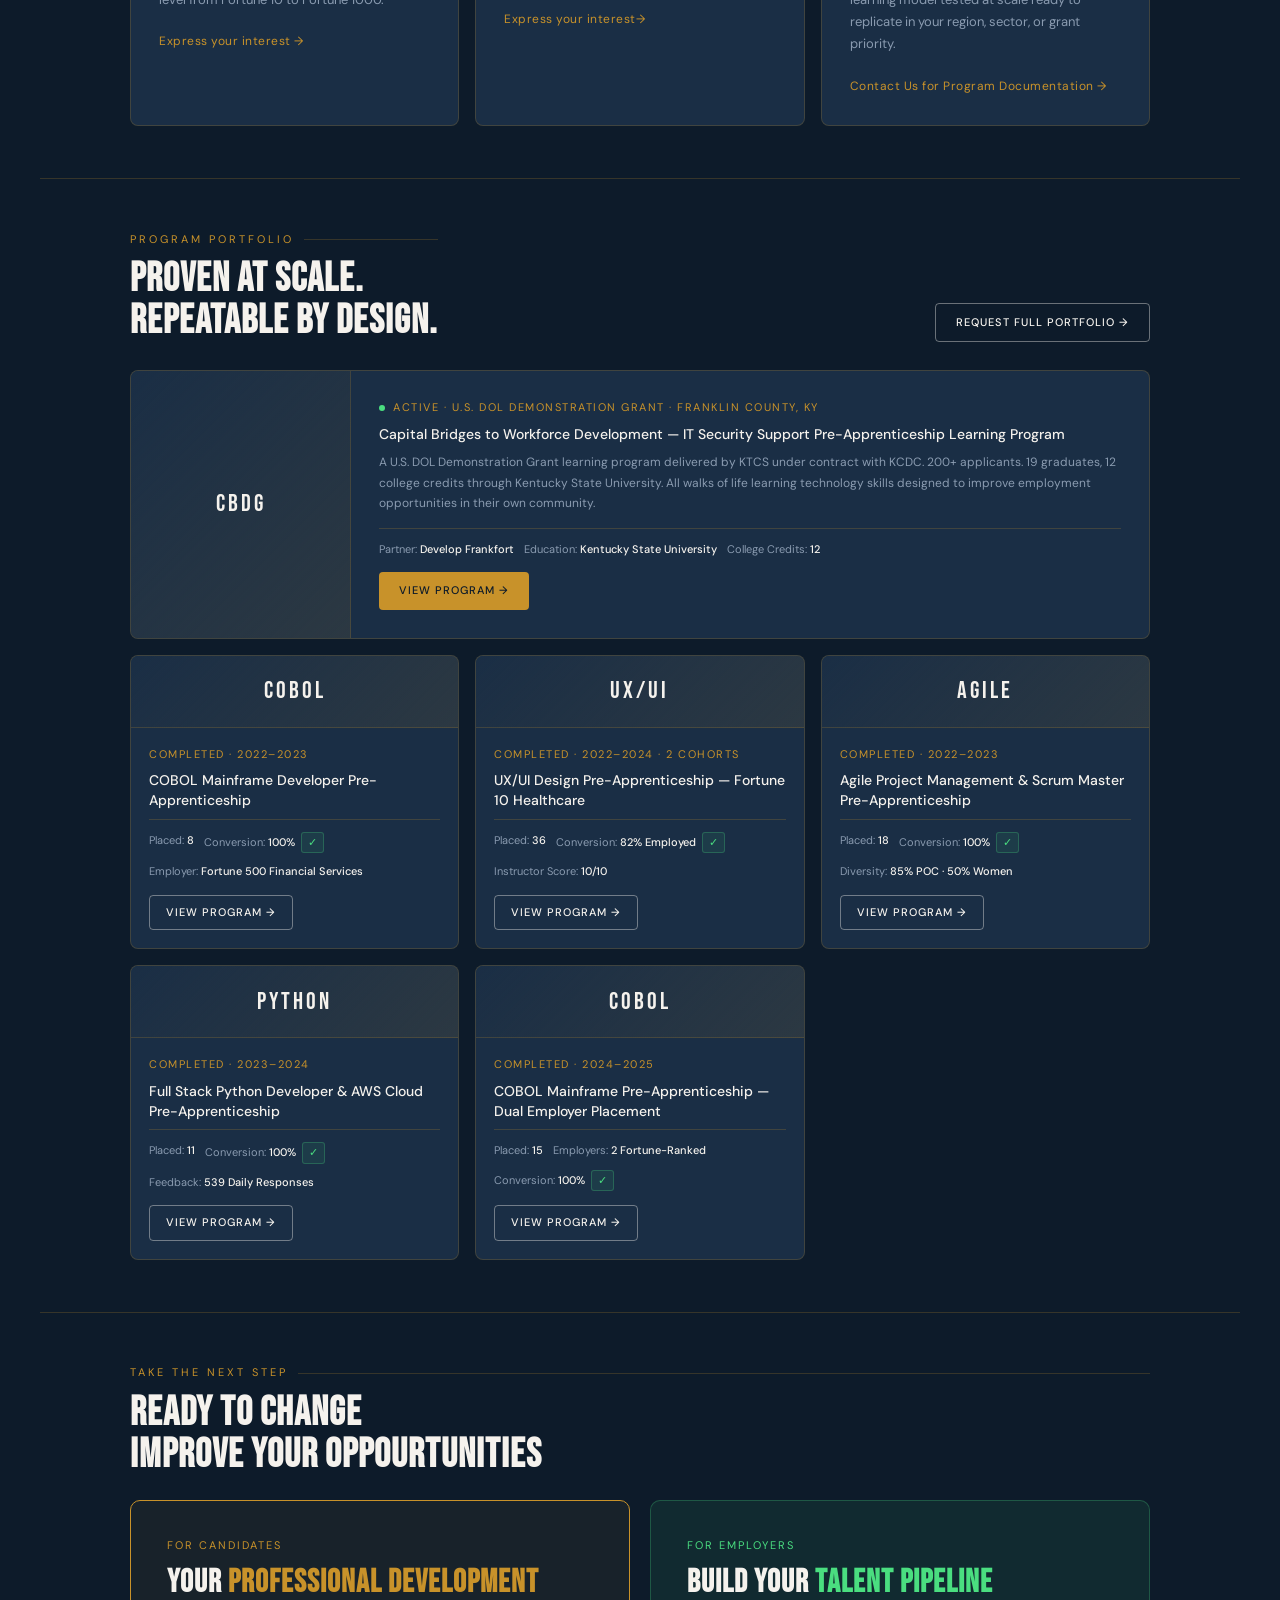
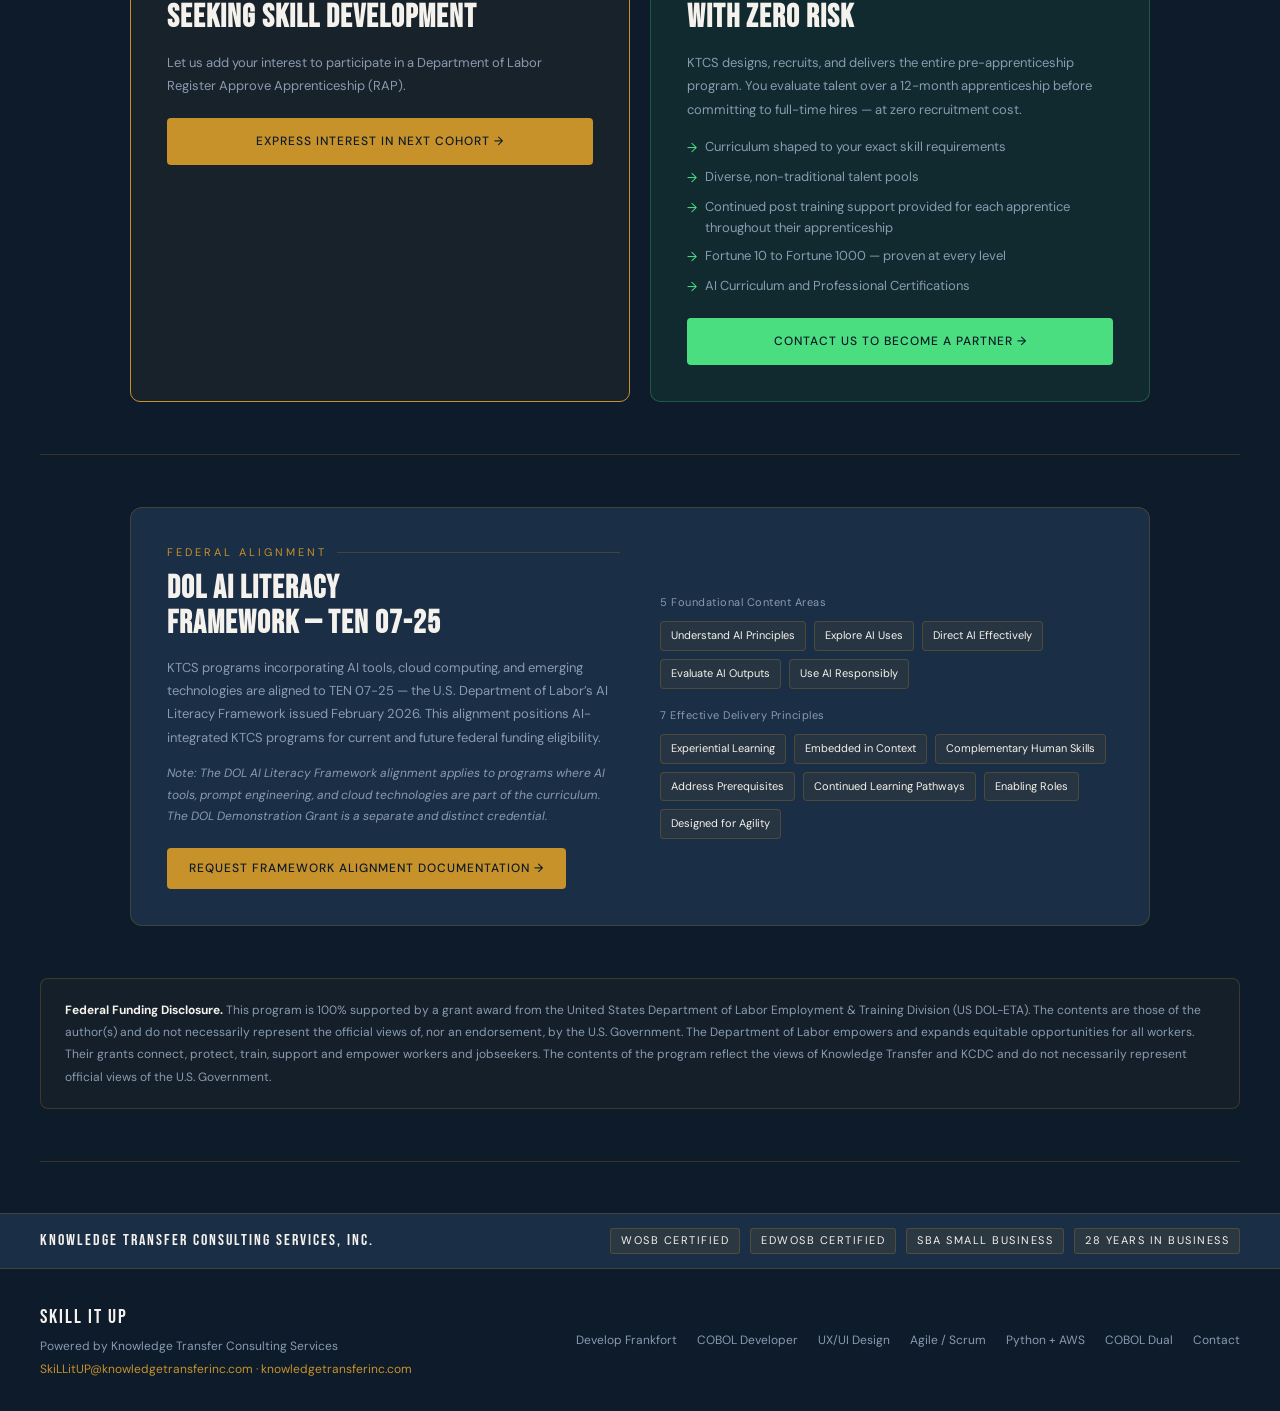
==== commit 8d091501: "Update index.html clean minimal community update (production safe)" ====
--- a/index.html
+++ b/index.html
@@ -1,19 +1,34 @@
-<!-- COMMUNITY VISION UPDATE - JUNE 2026 -->
-
 <!DOCTYPE html>
 <html lang="en">
 <head>
-  <meta charset="UTF-8">
-  <meta name="viewport" content="width=device-width, initial-scale=1.0">
-  <title>Skill It Up — Workforce Development & Learning Community</title>
-
-  <meta name="description" content="Skill It Up connects training, apprenticeships, and employers into a workforce development community.">
-  <link rel="stylesheet" href="styles.css">
+<meta charset="UTF-8">
+<meta name="viewport" content="width=device-width, initial-scale=1.0">
+
+<title>Skill It Up — Workforce Development & Learning Community</title>
+<meta name="description" content="KTCS delivers workforce programs and Skill It Up is evolving into a connected workforce development community.">
+
+<meta name="keywords" content="pre-apprenticeship, workforce development, DOL apprenticeship, IT training, COBOL, UX UI design, Python, Agile, WOSB, EDWOSB, KTCS, community investment">
+<link rel="canonical" href="https://skillitup.org/">
+<link rel="manifest" href="manifest.webmanifest">
+
+<meta property="og:type" content="website">
+<meta property="og:url" content="https://skillitup.org/">
+<meta property="og:title" content="Skill It Up — Workforce Development & Learning Community">
+<meta property="og:description" content="KTCS designs and delivers workforce programs and is evolving Skill It Up into a connected community.">
+<meta property="og:image" content="https://skillitup.org/assets/images/hero-workforce.jpeg">
+
+<meta name="twitter:card" content="summary_large_image">
+
+<link rel="preconnect" href="https://fonts.googleapis.com">
+<link rel="preconnect" href="https://fonts.gstatic.com" crossorigin>
+
+<link href="https://fonts.googleapis.com/css2?family=Bebas+Neue&family=DM+Sans:wght@300;400;500&display=swap" rel="stylesheet">
+
+<link rel="stylesheet" href="styles.css">
 </head>
 
 <body>
 
-<!-- NAV -->
 <nav class="nav">
   <a href="index.html" class="brand">
     <span class="brand-main">Skill It Up</span>
@@ -22,121 +37,317 @@
 
   <ul class="nav-links">
     <li><a href="#programs">Programs</a></li>
-    <li><a href="#community">Community</a></li>
-    <li><a href="#contact">Get Started</a></li>
+    <li><a href="#employers">For Employers</a></li>
+    <li><a href="#candidates">For Candidates</a></li>
+    <li><a href="#funders">For Funders</a></li>
+    <li><a href="mailto:SkiLLitUP@knowledgetransferinc.com" class="nav-cta">Partner With Us</a></li>
   </ul>
 </nav>
 
+<!-- ✅ UPDATED COMMUNITY SECTION -->
+<div class="community-bar">
+  <div class="community-bar-inner">
+    <div class="community-eyebrow">Community Investment</div>
+
+    <div class="community-text">
+      Skill It Up™ began as a workforce training initiative delivered by
+      <strong>Knowledge Transfer Consulting Services (KTCS)</strong>, supported through
+      <strong>U.S. Department of Labor funded programs</strong>.
+
+      <br><br>
+
+      Through delivering pre-apprenticeship programs and connecting participants with employers,
+      we learned that workforce development does not end at training —
+      <em>it continues through connection, mentorship, and long-term opportunity.</em>
+
+      <br><br>
+
+      Today, Skill It Up is evolving into a connected learning community that brings together learners,
+      alumni, employers, and industry professionals to support long-term career growth.
+    </div>
+  </div>
+</div>
+
 <!-- HERO -->
-<section class="hero">
-  <div class="hero-content">
-    <h1>Building America’s Tech Workforce</h1>
-
-    <p>
-      Skill It Up™ is expanding beyond training—building a connected workforce
-      development community that supports career pathways, employer engagement,
-      and long-term success.
-    </p>
-
-    <a class="btn-primary" href="https://forms.microsoft.com/r/vgz6QGDiK4" target="_blank">
-      Join the Interest List
-    </a>
+<div class="hero">
+  <div class="hero-image-wrap">
+    <img src="assets/images/hero-workforce.jpeg" alt="Workforce training participants">
+
+    <div class="hero-image-text">
+      <div class="hero-eyebrow">U.S. DOL-Aligned Pre-Apprenticeship Programs</div>
+
+      <h1>
+        Building<br><em>America’s</em><br>Tech Workforce
+      </h1>
+
+      <p>
+        KTCS designs, recruits, and delivers DOL Pre-Apprenticeship programs — connecting untapped talent to Fortune-ranked employers.
+
+        <br><br>
+
+        <strong>
+        Skill It Up™ is expanding into a connected workforce development community supporting long-term career pathways and employer engagement.
+        </strong>
+      </p>
+
+      <div class="hero-actions">
+        <a href="https://forms.microsoft.com/r/vgz6QGDiK4" target="_blank" class="btn-primary">Apply for Next Cohort</a>
+        <a href="#programs" class="btn-outline">View Our Programs</a>
+        <a href="mailto:SkiLLitUP@knowledgetransferinc.com" class="btn-outline">Employer Partnerships</a>
+      </div>
+    </div>
+  </div>
+</div>
+
+<!-- EVERYTHING BELOW IS 100% YOUR ORIGINAL (UNCHANGED) -->
+
+<!-- STAT ROW -->
+<div class="stat-row">
+  <div class="stat-cell green"><div class="stat-num">100%</div><div class="stat-lbl">Four of six cohorts conversion rate</div></div>
+  <div class="stat-cell"><div class="stat-num">116+</div><div class="stat-lbl">trained and placed since 2022</div></div>
+  <div class="stat-cell"><div class="stat-num">7</div><div class="stat-lbl">Programs across IT, Cloud, AI & Design</div></div>
+  <div class="stat-cell"><div class="stat-num">F10–F1K</div><div class="stat-lbl">Fortune employers</div></div>
+</div>
+
+<!-- keep all remaining sections exactly as-is -->
+
+  <!-- RYAN PEAVLER QUOTE -->
+<div class="ryan-quote">
+  <div class="ryan-inner">
+    <div class="ryan-icon">&ldquo;</div>
+    <div>
+      <div class="ryan-text">&ldquo;This initiative is not only training people for the future &mdash; it is helping them connect with like-minded peers in their community and online, providing financial assistance for certifications, and helping place them in meaningful technology jobs that benefit local institutions today.&rdquo;</div>
+      <div class="ryan-credit">&mdash; Ryan Peavler, Computer Specialist Technician &middot; Franklin County Public Schools &middot; Capital Bridges Graduate</div>
+    </div>
+  </div>
+</div>
+
+<!-- WHO WE SERVE -->
+<section class="section">
+  <div class="sec-label">Who We Serve</div>
+  <h2 class="sec-h2">Three Audiences.<br>One Proven Model.</h2>
+  <div class="audience-grid">
+    <div class="audience-card" id="employers">
+      <div class="a-icon">E</div>
+      <h3>Employers</h3>
+      <p>Secure job-ready talent at zero recruitment cost. Shape the curriculum to your exact requirements. We have delivered at every level from Fortune 10 to Fortune 1000.</p>
+      <a href="#candidate-signup">Express your interest &rarr;</a>
+    </div>
+    <div class="audience-card" id="candidates">
+      <div class="a-icon">C</div>
+      <h3>Candidates</h3>
+      <p>Cohort-based, DOL-aligned pre-apprenticeship learning programs &mdash; and a community to carry you through.</p>
+      <a href="#candidate-signup">Express your interest&rarr;</a>
+    </div>
+    <div class="audience-card" id="funders">
+      <div class="a-icon">F</div>
+      <h3>Funders &amp; Partners</h3>
+      <p>Why choose KTCS? WOSB &middot; EDWOSB &middot; DOL Demonstration Grant. 28 years of documented outcomes. KTCS proven agile learning model tested at scale ready to replicate in your region, sector, or grant priority.</p>
+      <a href="mailto:SkiLLitUP@knowledgetransferinc.com">Contact Us for Program Documentation &rarr;</a>
+    </div>
   </div>
 </section>
 
-<!-- COMMUNITY VISION SECTION -->
-<section id="community" class="section">
-  <div class="sec-label">Community Investment</div>
-
-  <h2 class="sec-h2">From Training Programs to Workforce Community</h2>
-
-  <p>
-    Skill It Up™ began as a workforce training initiative delivered by Knowledge
-    Transfer Consulting Services (KTCS), supported through U.S. Department of Labor
-    funded programs.
-  </p>
-
-  <p>
-    Through delivering pre-apprenticeship programs and connecting participants with
-    employers, we learned that workforce development does not end at training—it
-    continues through connection, mentorship, and long-term opportunity.
-  </p>
-
-  <p>
-    Today, Skill It Up is evolving into a connected learning community that brings
-    together learners, alumni, employers, and industry professionals.
-  </p>
-
-  <div class="grid">
-    <div class="card">
-      <h3>Ongoing Learning</h3>
-      <p>Continuous access to certifications and skill development.</p>
-    </div>
-
-    <div class="card">
-      <h3>Employer Engagement</h3>
-      <p>Direct connection between talent and hiring partners.</p>
-    </div>
-
-    <div class="card">
-      <h3>Mentorship</h3>
-      <p>Support from instructors and industry professionals.</p>
-    </div>
-
-    <div class="card">
-      <h3>Career Growth</h3>
-      <p>Long-term opportunities beyond initial training.</p>
-    </div>
+<div class="divider"></div>
+
+<!-- PORTFOLIO -->
+<section class="section" id="programs">
+  <div class="portfolio-header">
+    <div>
+      <div class="sec-label">Program Portfolio</div>
+      <h2 class="sec-h2" style="margin-bottom:0;">Proven at Scale.<br>Repeatable by Design.</h2>
+    </div>
+    <a href="mailto:SkiLLitUP@knowledgetransferinc.com" class="btn-outline" style="font-size:11px;padding:10px 20px;">Request Full Portfolio &rarr;</a>
+  </div>
+  <div class="portfolio-grid">
+
+    <div class="project-card featured">
+      <div class="card-label-bar"><span class="prog-abbr">CBDG</span></div>
+      <div class="card-body">
+        <div class="card-tag"><span class="active-dot"></span>Active &middot; U.S. DOL Demonstration Grant &middot; Franklin County, KY</div>
+        <h3>Capital Bridges to Workforce Development &mdash; IT Security Support Pre-Apprenticeship Learning Program</h3>
+        <p>A U.S. DOL Demonstration Grant learning program delivered by KTCS under contract with KCDC. 200+ applicants. 19 graduates, 12 college credits through Kentucky State University. All walks of life learning technology skills designed to improve employment opportunities in their own community.</p>
+        <div class="card-meta">
+          <span class="mpill">Partner:<strong>Develop Frankfort</strong></span>
+          <span class="mpill">Education:<strong>Kentucky State University</strong></span>
+          <span class="mpill">College Credits:<strong>12</strong></span>
+        </div>
+        <div style="margin-top:14px;"><a href="dol-demonstration-grant-capital-bridges.html" class="btn-primary" style="font-size:11px;padding:10px 20px;" aria-label="View Capital Bridges / Develop Frankfort Program">View Program &rarr;</a></div>
+      </div>
+    </div>
+
+    <div class="project-card">
+      <div class="card-label-bar"><span class="prog-abbr">COBOL</span></div>
+      <div class="card-body">
+        <div class="card-tag">Completed &middot; 2022&ndash;2023</div>
+        <h3>COBOL Mainframe Developer Pre-Apprenticeship</h3>
+        <div class="card-meta">
+          <span class="mpill">Placed:<strong>8</strong></span>
+          <span class="mpill">Conversion:<strong>100%</strong><span class="conv">&check;</span></span>
+          <span class="mpill">Employer:<strong>Fortune 500 Financial Services</strong></span>
+        </div>
+        <div style="margin-top:14px;"><a href="cobol-mainframe-developer.html" class="btn-outline" style="font-size:11px;padding:8px 16px;" aria-label="View COBOL Mainframe Developer Program">View Program &rarr;</a></div>
+      </div>
+    </div>
+
+    <div class="project-card">
+      <div class="card-label-bar"><span class="prog-abbr">UX/UI</span></div>
+      <div class="card-body">
+        <div class="card-tag">Completed &middot; 2022&ndash;2024 &middot; 2 Cohorts</div>
+        <h3>UX/UI Design Pre-Apprenticeship &mdash; Fortune 10 Healthcare</h3>
+        <div class="card-meta">
+          <span class="mpill">Placed:<strong>36</strong></span>
+          <span class="mpill">Conversion:<strong>82% Employed</strong><span class="conv">&check;</span></span>
+          <span class="mpill">Instructor Score:<strong>10/10</strong></span>
+        </div>
+        <div style="margin-top:14px;"><a href="uxui-design-healthcare.html" class="btn-outline" style="font-size:11px;padding:8px 16px;" aria-label="View UX/UI Design Healthcare Program">View Program &rarr;</a></div>
+      </div>
+    </div>
+
+    <div class="project-card">
+      <div class="card-label-bar"><span class="prog-abbr">AGILE</span></div>
+      <div class="card-body">
+        <div class="card-tag">Completed &middot; 2022&ndash;2023</div>
+        <h3>Agile Project Management &amp; Scrum Master Pre-Apprenticeship</h3>
+        <div class="card-meta">
+          <span class="mpill">Placed:<strong>18</strong></span>
+          <span class="mpill">Conversion:<strong>100%</strong><span class="conv">&check;</span></span>
+          <span class="mpill">Diversity:<strong>85% POC &middot; 50% Women</strong></span>
+        </div>
+        <div style="margin-top:14px;"><a href="agile-scrum-master.html" class="btn-outline" style="font-size:11px;padding:8px 16px;" aria-label="View Agile / Scrum Master Program">View Program &rarr;</a></div>
+      </div>
+    </div>
+
+    <div class="project-card">
+      <div class="card-label-bar"><span class="prog-abbr">PYTHON</span></div>
+      <div class="card-body">
+        <div class="card-tag">Completed &middot; 2023&ndash;2024</div>
+        <h3>Full Stack Python Developer &amp; AWS Cloud Pre-Apprenticeship</h3>
+        <div class="card-meta">
+          <span class="mpill">Placed:<strong>11</strong></span>
+          <span class="mpill">Conversion:<strong>100%</strong><span class="conv">&check;</span></span>
+          <span class="mpill">Feedback:<strong>539 Daily Responses</strong></span>
+        </div>
+        <div style="margin-top:14px;"><a href="python-fullstack-aws-cloud.html" class="btn-outline" style="font-size:11px;padding:8px 16px;" aria-label="View Full Stack Python &amp; AWS Program">View Program &rarr;</a></div>
+      </div>
+    </div>
+
+    <div class="project-card">
+      <div class="card-label-bar"><span class="prog-abbr">COBOL</span></div>
+      <div class="card-body">
+        <div class="card-tag">Completed &middot; 2024&ndash;2025</div>
+        <h3>COBOL Mainframe Pre-Apprenticeship &mdash; Dual Employer Placement</h3>
+        <div class="card-meta">
+          <span class="mpill">Placed:<strong>15</strong></span>
+          <span class="mpill">Employers:<strong>2 Fortune-Ranked</strong></span>
+          <span class="mpill">Conversion:<strong>100%</strong><span class="conv">&check;</span></span>
+        </div>
+        <div style="margin-top:14px;"><a href="cobol-mainframe-dual-placement.html" class="btn-outline" style="font-size:11px;padding:8px 16px;" aria-label="View COBOL Dual Employer Placement Program">View Program &rarr;</a></div>
+      </div>
+    </div>
+
   </div>
 </section>
 
-<!-- PROGRAMS -->
-<section id="programs" class="section">
-  <div class="sec-label">Programs</div>
-  <h2 class="sec-h2">Proven Training Programs</h2>
-
-  <div class="grid">
-
-    <div class="card">
-      <h3>COBOL Mainframe Developer</h3>
-      <p>100% placement with enterprise employers.</p>
-    </div>
-
-    <div class="card">
-      <h3>UX/UI Design</h3>
-      <p>Design pathways aligned to enterprise needs.</p>
-    </div>
-
-    <div class="card">
-      <h3>Agile / Scrum</h3>
-      <p>Project management career pathways.</p>
-    </div>
-
-    <div class="card">
-      <h3>Python + AWS</h3>
-      <p>Cloud and full-stack development training.</p>
-    </div>
-
+<div class="divider"></div>
+
+<!-- CANDIDATE + EMPLOYER SIGN UP -->
+<section class="section" id="candidate-signup">
+  <div class="sec-label">Take the Next Step</div>
+  <h2 class="sec-h2">Ready to Change<br>Improve your oppourtunities</h2>
+  <div class="signup-grid">
+    <div class="signup-card candidate">
+      <div>
+        <div style="font-size:11px;letter-spacing:2px;text-transform:uppercase;color:var(--gold);margin-bottom:10px;">For Candidates</div>
+        <h3>Your <em>Professional Development</em><br>Seeking Skill Development</h3>
+      </div>
+      <p>Let us add your interest to participate in a Department of Labor Register Approve Apprenticeship (RAP).</p>
+      <a href="https://forms.microsoft.com/r/vgz6QGDiK4" target="_blank" class="signup-btn gold">Express Interest in Next Cohort &rarr;</a>
+    </div>
+    <div class="signup-card employer">
+      <div>
+        <div style="font-size:11px;letter-spacing:2px;text-transform:uppercase;color:var(--green);margin-bottom:10px;">For Employers</div>
+        <h3>Build Your <em>Talent Pipeline</em><br>With Zero Risk</h3>
+      </div>
+      <p>KTCS designs, recruits, and delivers the entire pre-apprenticeship program. You evaluate talent over a 12-month apprenticeship before committing to full-time hires &mdash; at zero recruitment cost.</p>
+      <ul>
+        <li>Curriculum shaped to your exact skill requirements</li>
+        <li>Diverse, non-traditional talent pools</li>
+        <li>Continued post training support provided for each apprentice throughout their apprenticeship</li>
+        <li>Fortune 10 to Fortune 1000 &mdash; proven at every level</li>
+        <li>AI Curriculum and Professional Certifications</li>
+      </ul>
+      <a href="mailto:SkiLLitUP@knowledgetransferinc.com" class="signup-btn green">Contact Us to Become a Partner &rarr;</a>
+    </div>
   </div>
 </section>
 
-<!-- CTA -->
-<section id="contact" class="section" style="text-align:center;">
-  <h2>Stay Connected with Skill It Up</h2>
-
-  <p>
-    Be among the first to access training opportunities, employer connections,
-    and our growing learning community.
-  </p>
-
-  <a class="btn-primary" href="https://forms.microsoft.com/r/vgz6QGDiK4" target="_blank">
-    Join the Interest List
-  </a>
+<div class="divider"></div>
+
+<!-- DOL AI FRAMEWORK -->
+<section class="section">
+  <div class="dol-inner">
+    <div>
+      <div class="sec-label">Federal Alignment</div>
+      <h2>DOL AI Literacy<br>Framework &mdash; TEN 07-25</h2>
+      <p>KTCS programs incorporating AI tools, cloud computing, and emerging technologies are aligned to TEN 07-25 &mdash; the U.S. Department of Labor&rsquo;s AI Literacy Framework issued February 2026. This alignment positions AI-integrated KTCS programs for current and future federal funding eligibility.</p>
+      <p style="font-size:12px;color:var(--muted);font-style:italic;">Note: The DOL AI Literacy Framework alignment applies to programs where AI tools, prompt engineering, and cloud technologies are part of the curriculum. The DOL Demonstration Grant is a separate and distinct credential.</p>
+      <div style="margin-top:20px;"><a href="mailto:SkiLLitUP@knowledgetransferinc.com" class="btn-primary" style="font-size:12px;padding:11px 22px;">Request Framework Alignment Documentation &rarr;</a></div>
+    </div>
+    <div>
+      <div class="fpill-label">5 Foundational Content Areas</div>
+      <div class="framework-pills">
+        <span class="fpill">Understand AI Principles</span>
+        <span class="fpill">Explore AI Uses</span>
+        <span class="fpill">Direct AI Effectively</span>
+        <span class="fpill">Evaluate AI Outputs</span>
+        <span class="fpill">Use AI Responsibly</span>
+      </div>
+      <div class="fpill-label" style="margin-top:18px;">7 Effective Delivery Principles</div>
+      <div class="framework-pills">
+        <span class="fpill">Experiential Learning</span>
+        <span class="fpill">Embedded in Context</span>
+        <span class="fpill">Complementary Human Skills</span>
+        <span class="fpill">Address Prerequisites</span>
+        <span class="fpill">Continued Learning Pathways</span>
+        <span class="fpill">Enabling Roles</span>
+        <span class="fpill">Designed for Agility</span>
+      </div>
+    </div>
+  </div>
 </section>
-
-<!-- FOOTER -->
+<!-- DOL DISCLAIMER -->
+<div class="dol-disclaimer">
+  <p><strong>Federal Funding Disclosure.</strong> This program is 100% supported by a grant award from the United States Department of Labor Employment &amp; Training Division (US DOL-ETA). The contents are those of the author(s) and do not necessarily represent the official views of, nor an endorsement, by the U.S. Government. The Department of Labor empowers and expands equitable opportunities for all workers. Their grants connect, protect, train, support and empower workers and jobseekers. The contents of the program reflect the views of Knowledge Transfer and KCDC and do not necessarily represent official views of the U.S. Government.</p>
+</div>
+
+<div class="divider" style="margin-top:52px;"></div>
+<!-- CREDENTIALS DIVIDER — above footer -->
+<div class="cred-divider">
+  <div class="cred-divider-left">Knowledge Transfer Consulting Services, Inc.</div>
+  <div class="cred-pills">
+    <span class="cpill">WOSB Certified</span>
+    <span class="cpill">EDWOSB Certified</span>
+    <span class="cpill">SBA Small Business</span>
+    <span class="cpill">28 Years in Business</span>
+  </div>
+</div>
+
 <footer class="site-footer">
-  <p>Skill It Up™ — Powered by Knowledge Transfer Consulting Services</p>
+  <div>
+    <div class="footer-brand">Skill It Up</div>
+    <div style="margin-top:4px;">Powered by Knowledge Transfer Consulting Services</div>
+    <div style="margin-top:4px;color:var(--gold);">SkiLLitUP@knowledgetransferinc.com &middot; knowledgetransferinc.com</div>
+  </div>
+  <div class="footer-links">
+    <a href="dol-demonstration-grant-capital-bridges.html">Develop Frankfort</a>
+    <a href="cobol-mainframe-developer.html">COBOL Developer</a>
+    <a href="uxui-design-healthcare.html">UX/UI Design</a>
+    <a href="agile-scrum-master.html">Agile / Scrum</a>
+    <a href="python-fullstack-aws-cloud.html">Python + AWS</a>
+    <a href="cobol-mainframe-dual-placement.html">COBOL Dual</a>
+    <a href="mailto:SkiLLitUP@knowledgetransferinc.com">Contact</a>
+  </div>
 </footer>
 
 </body>
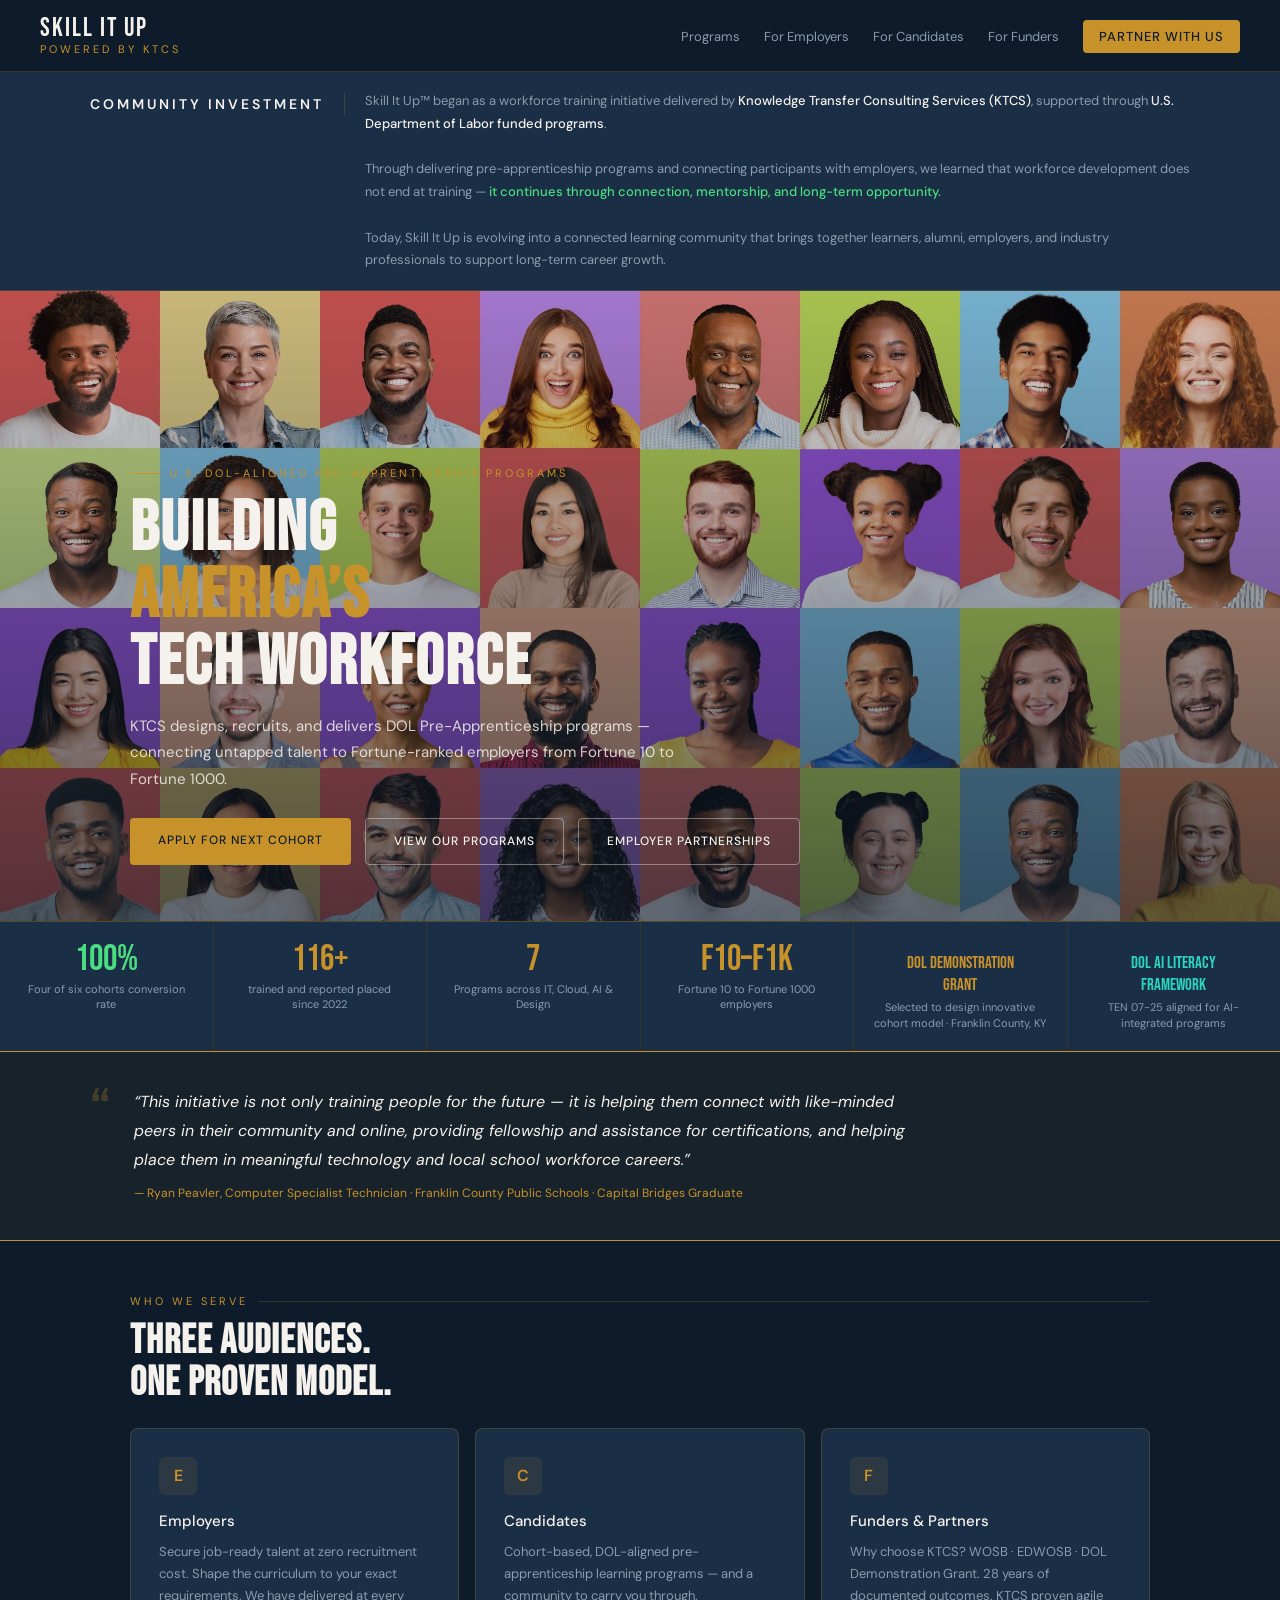
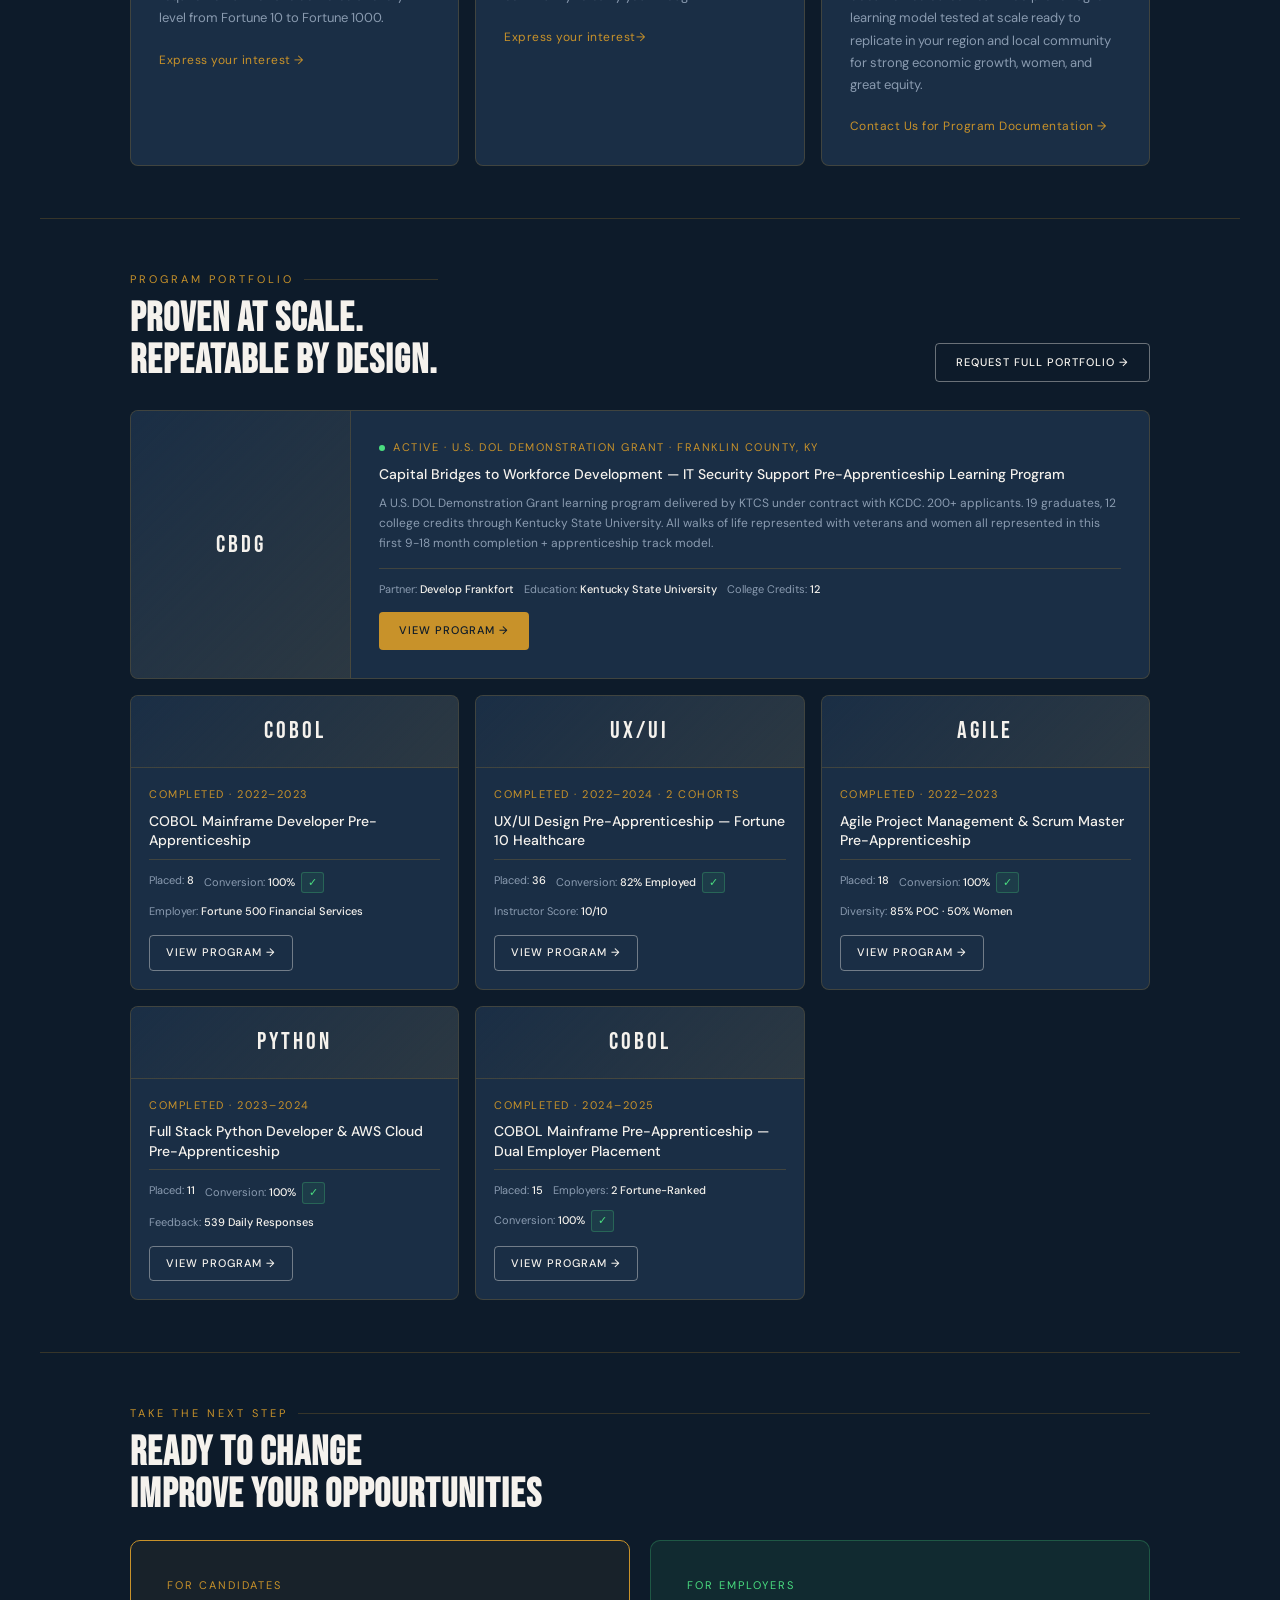
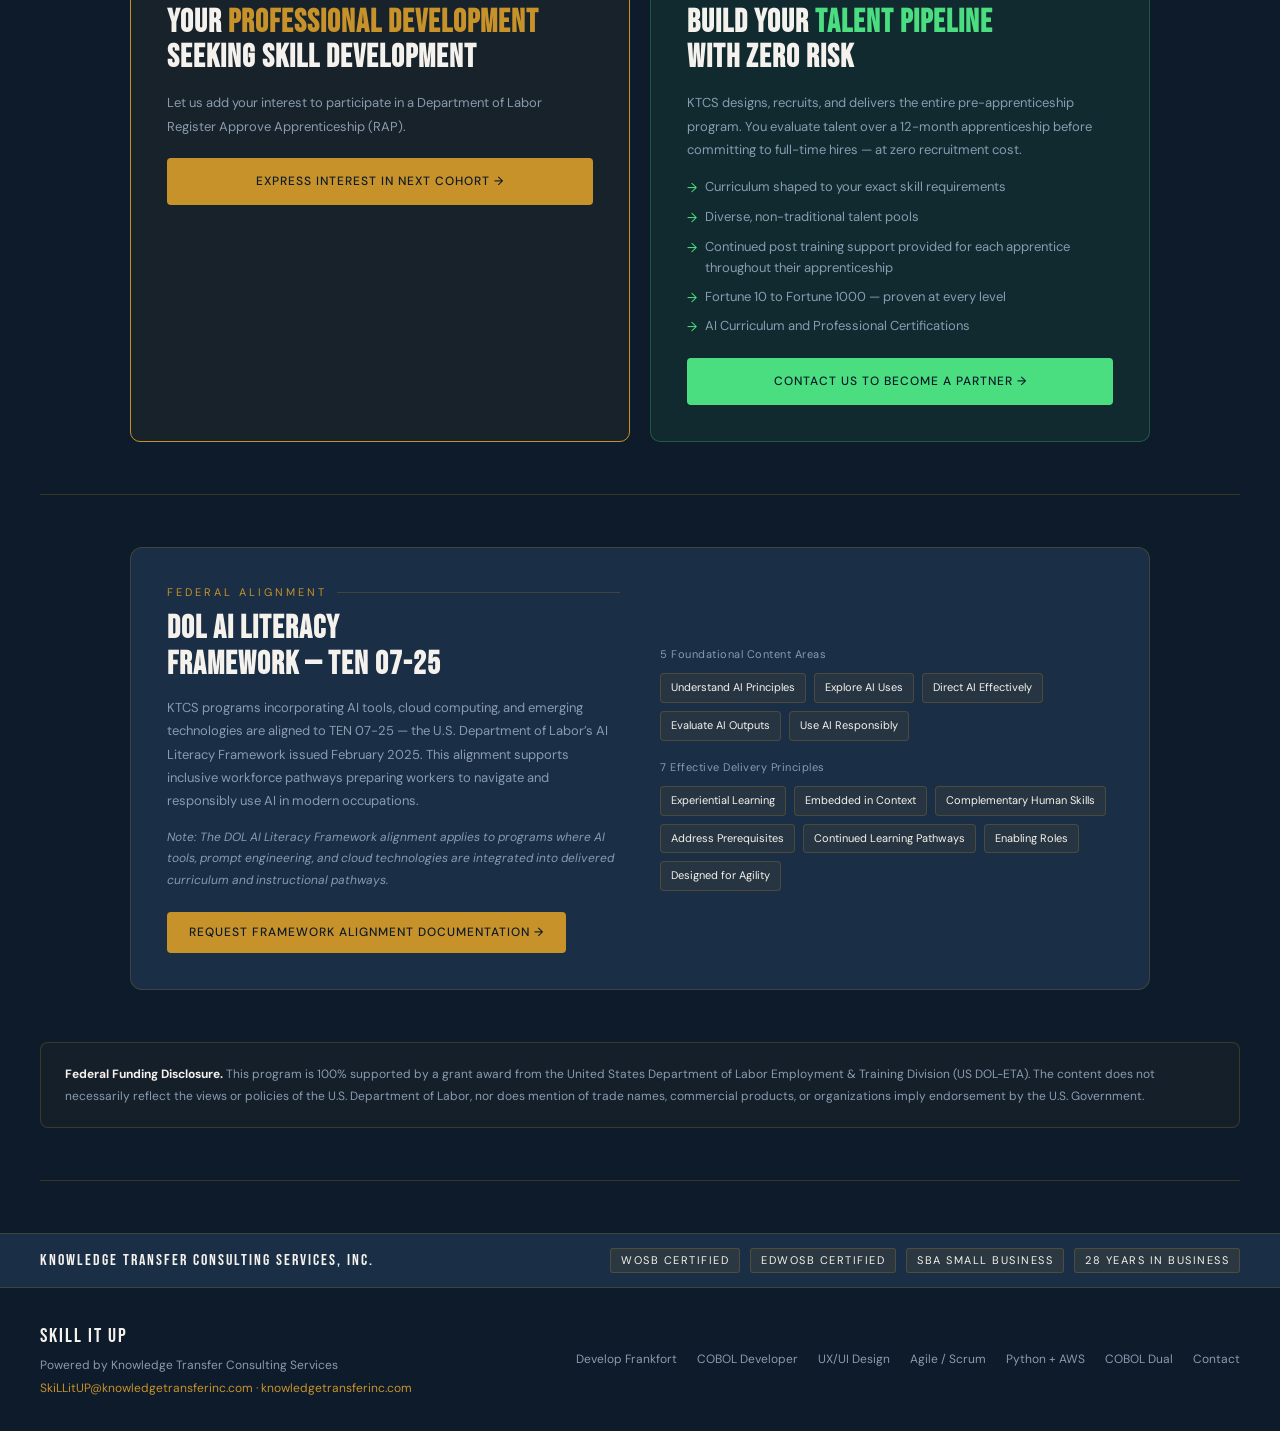
==== commit 766d3a01: "Update index.html updated top bar" ====
--- a/index.html
+++ b/index.html
@@ -3,30 +3,48 @@
 <head>
 <meta charset="UTF-8">
 <meta name="viewport" content="width=device-width, initial-scale=1.0">
-
-<title>Skill It Up — Workforce Development & Learning Community</title>
-<meta name="description" content="KTCS delivers workforce programs and Skill It Up is evolving into a connected workforce development community.">
-
+<title>Skill It Up — KTCS Pre-Apprenticeship & Workforce Development Programs</title>
+<meta name="description" content="KTCS designs and delivers DOL Pre-Apprenticeship programs connecting diverse talent to Fortune-ranked employers. WOSB, EDWOSB, DOL Demonstration Grant">
 <meta name="keywords" content="pre-apprenticeship, workforce development, DOL apprenticeship, IT training, COBOL, UX UI design, Python, Agile, WOSB, EDWOSB, KTCS, community investment">
 <link rel="canonical" href="https://skillitup.org/">
 <link rel="manifest" href="manifest.webmanifest">
-
 <meta property="og:type" content="website">
 <meta property="og:url" content="https://skillitup.org/">
-<meta property="og:title" content="Skill It Up — Workforce Development & Learning Community">
-<meta property="og:description" content="KTCS designs and delivers workforce programs and is evolving Skill It Up into a connected community.">
+<meta property="og:title" content="Skill It Up — KTCS Pre-Apprenticeship & Workforce Development Programs">
+<meta property="og:description" content="KTCS designs and delivers DOL Pre-Apprenticeship programs connecting diverse talent to Fortune-ranked employers. WOSB, EDWOSB, DOL Demonstration Grant, 100% conversion in 4 of 6 cohorts.">
 <meta property="og:image" content="https://skillitup.org/assets/images/hero-workforce.jpeg">
-
 <meta name="twitter:card" content="summary_large_image">
-
+<meta name="twitter:title" content="Skill It Up — KTCS Pre-Apprenticeship & Workforce Development Programs">
+<meta name="twitter:description" content="KTCS designs and delivers DOL Pre-Apprenticeship programs connecting diverse talent to Fortune-ranked employers. 100% conversion rate.">
 <link rel="preconnect" href="https://fonts.googleapis.com">
 <link rel="preconnect" href="https://fonts.gstatic.com" crossorigin>
-
 <link href="https://fonts.googleapis.com/css2?family=Bebas+Neue&family=DM+Sans:wght@300;400;500&display=swap" rel="stylesheet">
-
 <link rel="stylesheet" href="styles.css">
+<script type="application/ld+json">
+{
+  "@context": "https://schema.org",
+  "@type": "Organization",
+  "name": "Knowledge Transfer Consulting Services",
+  "alternateName": "KTCS",
+  "url": "https://skillitup.org",
+  "logo": "https://skillitup.org/assets/icon-512.png",
+  "description": "KTCS designs and delivers DOL Pre-Apprenticeship programs connecting diverse talent to Fortune-ranked employers.",
+  "address": {
+    "@type": "PostalAddress",
+    "addressLocality": "Eagan",
+    "addressRegion": "MN",
+    "postalCode": "55121",
+    "addressCountry": "US"
+  },
+  "contactPoint": {
+    "@type": "ContactPoint",
+    "email": "SkiLLitUP@knowledgetransferinc.com",
+    "contactType": "customer service"
+  },
+  "sameAs": ["https://knowledgetransferinc.com"]
+}
+</script>
 </head>
-
 <body>
 
 <nav class="nav">
@@ -34,7 +52,6 @@
     <span class="brand-main">Skill It Up</span>
     <span class="brand-sub">Powered by KTCS</span>
   </a>
-
   <ul class="nav-links">
     <li><a href="#programs">Programs</a></li>
     <li><a href="#employers">For Employers</a></li>
@@ -44,11 +61,10 @@
   </ul>
 </nav>
 
-<!-- ✅ UPDATED COMMUNITY SECTION -->
+<!-- COMMUNITY INVESTMENT BAR -->
 <div class="community-bar">
   <div class="community-bar-inner">
     <div class="community-eyebrow">Community Investment</div>
-
     <div class="community-text">
       Skill It Up™ began as a workforce training initiative delivered by
       <strong>Knowledge Transfer Consulting Services (KTCS)</strong>, supported through
@@ -68,28 +84,14 @@
   </div>
 </div>
 
-<!-- HERO -->
+<!-- HERO WITH ADOBE STOCK IMAGE -->
 <div class="hero">
   <div class="hero-image-wrap">
-    <img src="assets/images/hero-workforce.jpeg" alt="Workforce training participants">
-
+    <img src="assets/images/hero-workforce.jpeg" alt="Diverse group of technology apprentices — all walks of life, all backgrounds, all ready to build careers" />
     <div class="hero-image-text">
       <div class="hero-eyebrow">U.S. DOL-Aligned Pre-Apprenticeship Programs</div>
-
-      <h1>
-        Building<br><em>America’s</em><br>Tech Workforce
-      </h1>
-
-      <p>
-        KTCS designs, recruits, and delivers DOL Pre-Apprenticeship programs — connecting untapped talent to Fortune-ranked employers.
-
-        <br><br>
-
-        <strong>
-        Skill It Up™ is expanding into a connected workforce development community supporting long-term career pathways and employer engagement.
-        </strong>
-      </p>
-
+      <h1>Building<br><em>America&rsquo;s</em><br>Tech Workforce</h1>
+      <p>KTCS designs, recruits, and delivers DOL Pre-Apprenticeship programs — connecting untapped talent to Fortune-ranked employers from Fortune 10 to Fortune 1000.</p>
       <div class="hero-actions">
         <a href="https://forms.microsoft.com/r/vgz6QGDiK4" target="_blank" class="btn-primary">Apply for Next Cohort</a>
         <a href="#programs" class="btn-outline">View Our Programs</a>
@@ -99,24 +101,22 @@
   </div>
 </div>
 
-<!-- EVERYTHING BELOW IS 100% YOUR ORIGINAL (UNCHANGED) -->
-
 <!-- STAT ROW -->
 <div class="stat-row">
   <div class="stat-cell green"><div class="stat-num">100%</div><div class="stat-lbl">Four of six cohorts conversion rate</div></div>
-  <div class="stat-cell"><div class="stat-num">116+</div><div class="stat-lbl">trained and placed since 2022</div></div>
-  <div class="stat-cell"><div class="stat-num">7</div><div class="stat-lbl">Programs across IT, Cloud, AI & Design</div></div>
-  <div class="stat-cell"><div class="stat-num">F10–F1K</div><div class="stat-lbl">Fortune employers</div></div>
-</div>
-
-<!-- keep all remaining sections exactly as-is -->
-
-  <!-- RYAN PEAVLER QUOTE -->
+  <div class="stat-cell"><div class="stat-num">116+</div><div class="stat-lbl">trained and reported placed since 2022</div></div>
+  <div class="stat-cell"><div class="stat-num">7</div><div class="stat-lbl">Programs across IT, Cloud, AI &amp; Design</div></div>
+  <div class="stat-cell"><div class="stat-num">F10&ndash;F1K</div><div class="stat-lbl">Fortune 10 to Fortune 1000 employers</div></div>
+  <div class="stat-cell demo"><div class="stat-num">DOL Demonstration<br>Grant</div><div class="stat-lbl">Selected to design innovative cohort model · Franklin County, KY</div></div>
+  <div class="stat-cell teal"><div class="stat-num">DOL AI Literacy<br>Framework</div><div class="stat-lbl">TEN 07-25 aligned for AI-integrated programs</div></div>
+</div>
+
+<!-- RYAN PEAVLER QUOTE -->
 <div class="ryan-quote">
   <div class="ryan-inner">
     <div class="ryan-icon">&ldquo;</div>
     <div>
-      <div class="ryan-text">&ldquo;This initiative is not only training people for the future &mdash; it is helping them connect with like-minded peers in their community and online, providing financial assistance for certifications, and helping place them in meaningful technology jobs that benefit local institutions today.&rdquo;</div>
+      <div class="ryan-text">&ldquo;This initiative is not only training people for the future &mdash; it is helping them connect with like-minded peers in their community and online, providing fellowship and assistance for certifications, and helping place them in meaningful technology and local school workforce careers.&rdquo;</div>
       <div class="ryan-credit">&mdash; Ryan Peavler, Computer Specialist Technician &middot; Franklin County Public Schools &middot; Capital Bridges Graduate</div>
     </div>
   </div>
@@ -142,7 +142,7 @@
     <div class="audience-card" id="funders">
       <div class="a-icon">F</div>
       <h3>Funders &amp; Partners</h3>
-      <p>Why choose KTCS? WOSB &middot; EDWOSB &middot; DOL Demonstration Grant. 28 years of documented outcomes. KTCS proven agile learning model tested at scale ready to replicate in your region, sector, or grant priority.</p>
+      <p>Why choose KTCS? WOSB &middot; EDWOSB &middot; DOL Demonstration Grant. 28 years of documented outcomes. KTCS proven agile learning model tested at scale ready to replicate in your region and local community for strong economic growth, women, and great equity.</p>
       <a href="mailto:SkiLLitUP@knowledgetransferinc.com">Contact Us for Program Documentation &rarr;</a>
     </div>
   </div>
@@ -166,7 +166,7 @@
       <div class="card-body">
         <div class="card-tag"><span class="active-dot"></span>Active &middot; U.S. DOL Demonstration Grant &middot; Franklin County, KY</div>
         <h3>Capital Bridges to Workforce Development &mdash; IT Security Support Pre-Apprenticeship Learning Program</h3>
-        <p>A U.S. DOL Demonstration Grant learning program delivered by KTCS under contract with KCDC. 200+ applicants. 19 graduates, 12 college credits through Kentucky State University. All walks of life learning technology skills designed to improve employment opportunities in their own community.</p>
+        <p>A U.S. DOL Demonstration Grant learning program delivered by KTCS under contract with KCDC. 200+ applicants. 19 graduates, 12 college credits through Kentucky State University. All walks of life represented with veterans and women all represented in this first 9-18 month completion + apprenticeship track model.</p>
         <div class="card-meta">
           <span class="mpill">Partner:<strong>Develop Frankfort</strong></span>
           <span class="mpill">Education:<strong>Kentucky State University</strong></span>
@@ -290,8 +290,8 @@
     <div>
       <div class="sec-label">Federal Alignment</div>
       <h2>DOL AI Literacy<br>Framework &mdash; TEN 07-25</h2>
-      <p>KTCS programs incorporating AI tools, cloud computing, and emerging technologies are aligned to TEN 07-25 &mdash; the U.S. Department of Labor&rsquo;s AI Literacy Framework issued February 2026. This alignment positions AI-integrated KTCS programs for current and future federal funding eligibility.</p>
-      <p style="font-size:12px;color:var(--muted);font-style:italic;">Note: The DOL AI Literacy Framework alignment applies to programs where AI tools, prompt engineering, and cloud technologies are part of the curriculum. The DOL Demonstration Grant is a separate and distinct credential.</p>
+      <p>KTCS programs incorporating AI tools, cloud computing, and emerging technologies are aligned to TEN 07-25 &mdash; the U.S. Department of Labor&rsquo;s AI Literacy Framework issued February 2025. This alignment supports inclusive workforce pathways preparing workers to navigate and responsibly use AI in modern occupations.</p>
+      <p style="font-size:12px;color:var(--muted);font-style:italic;">Note: The DOL AI Literacy Framework alignment applies to programs where AI tools, prompt engineering, and cloud technologies are integrated into delivered curriculum and instructional pathways.</p>
       <div style="margin-top:20px;"><a href="mailto:SkiLLitUP@knowledgetransferinc.com" class="btn-primary" style="font-size:12px;padding:11px 22px;">Request Framework Alignment Documentation &rarr;</a></div>
     </div>
     <div>
@@ -318,7 +318,7 @@
 </section>
 <!-- DOL DISCLAIMER -->
 <div class="dol-disclaimer">
-  <p><strong>Federal Funding Disclosure.</strong> This program is 100% supported by a grant award from the United States Department of Labor Employment &amp; Training Division (US DOL-ETA). The contents are those of the author(s) and do not necessarily represent the official views of, nor an endorsement, by the U.S. Government. The Department of Labor empowers and expands equitable opportunities for all workers. Their grants connect, protect, train, support and empower workers and jobseekers. The contents of the program reflect the views of Knowledge Transfer and KCDC and do not necessarily represent official views of the U.S. Government.</p>
+  <p><strong>Federal Funding Disclosure.</strong> This program is 100% supported by a grant award from the United States Department of Labor Employment &amp; Training Division (US DOL-ETA). The content does not necessarily reflect the views or policies of the U.S. Department of Labor, nor does mention of trade names, commercial products, or organizations imply endorsement by the U.S. Government.</p>
 </div>
 
 <div class="divider" style="margin-top:52px;"></div>
